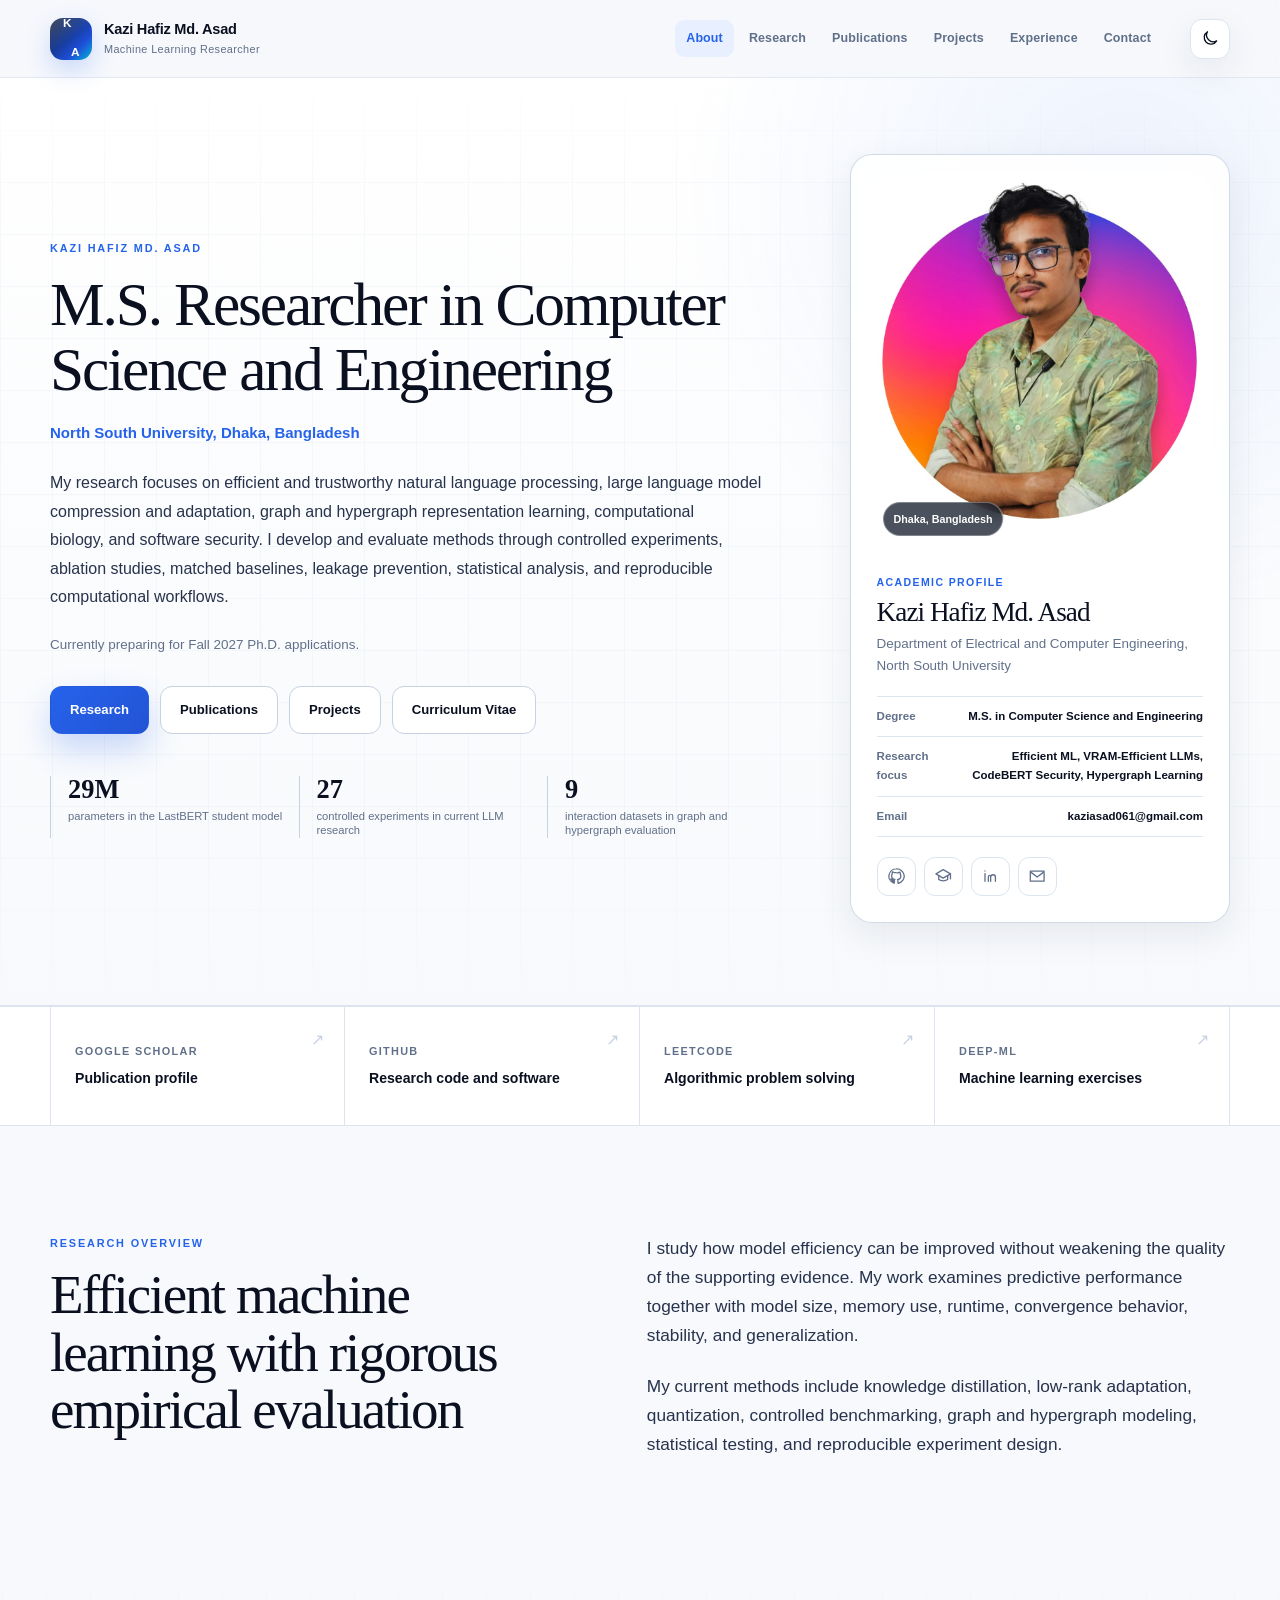
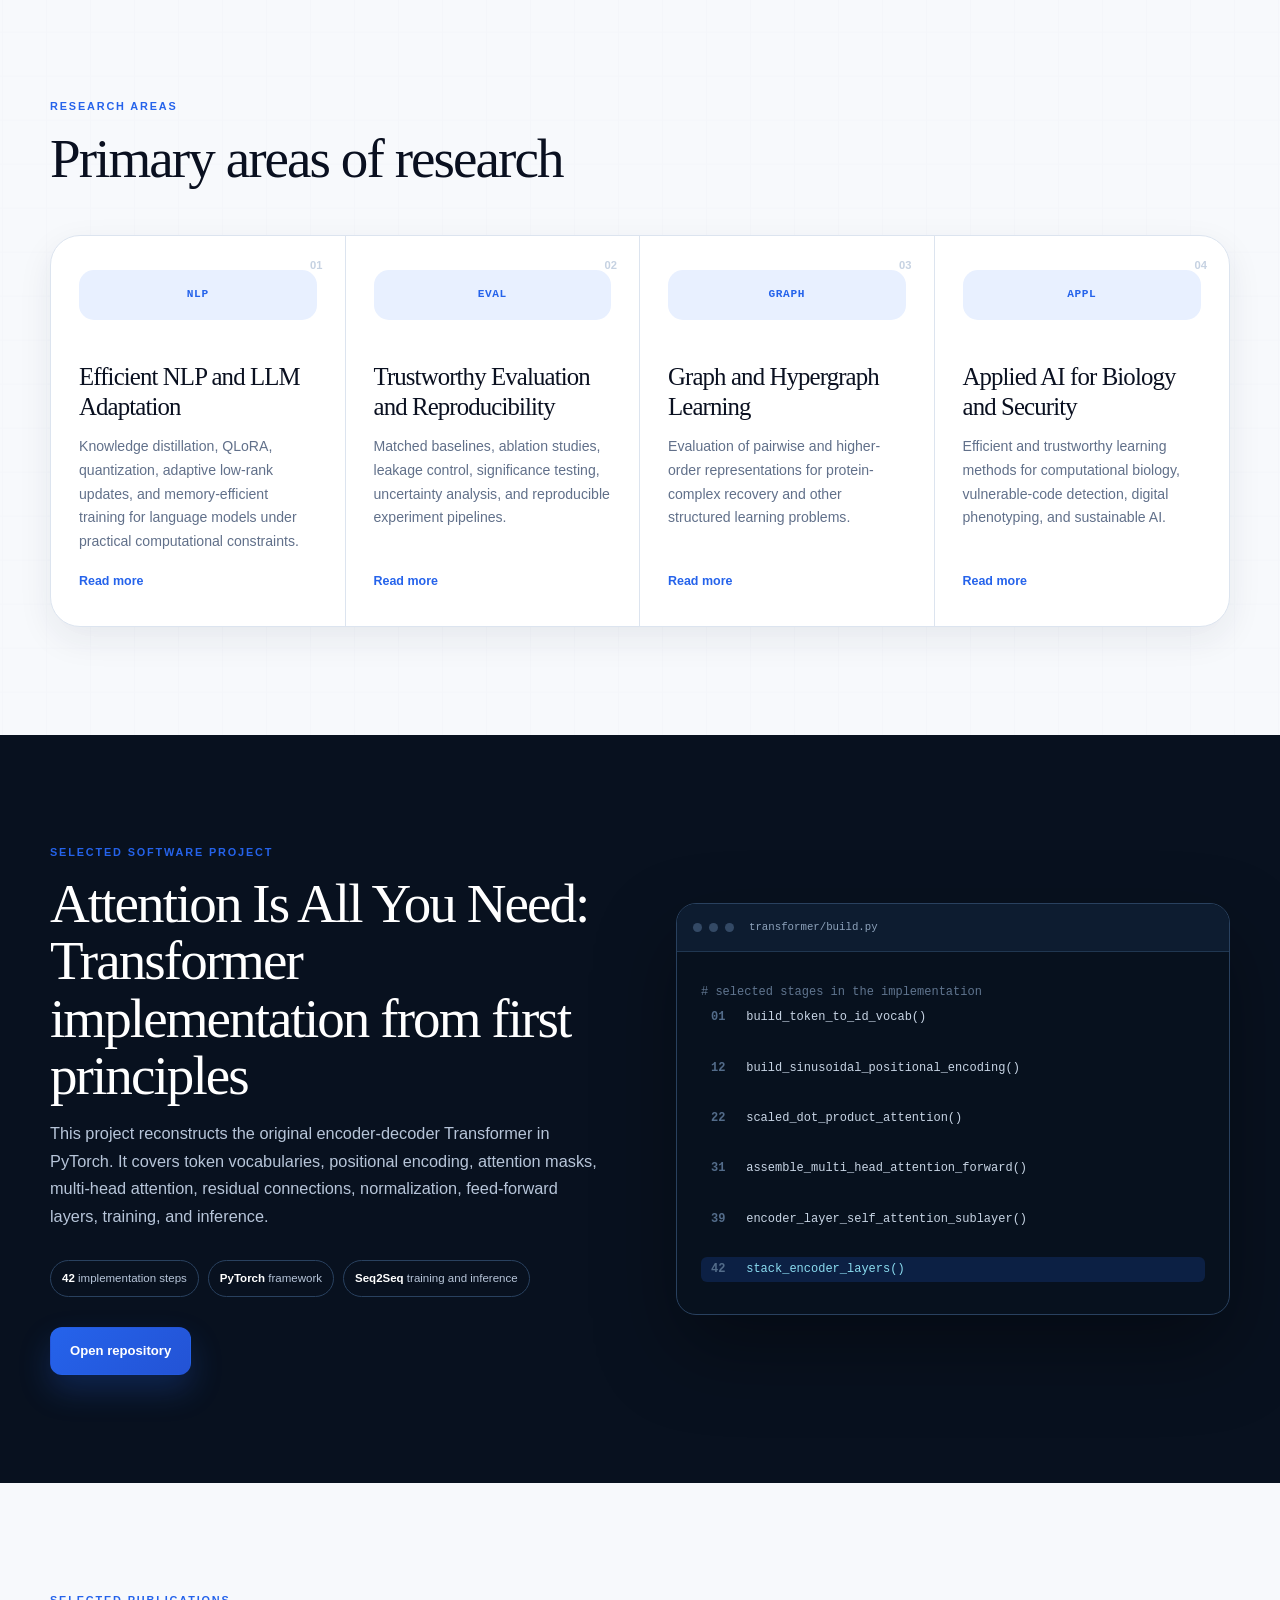
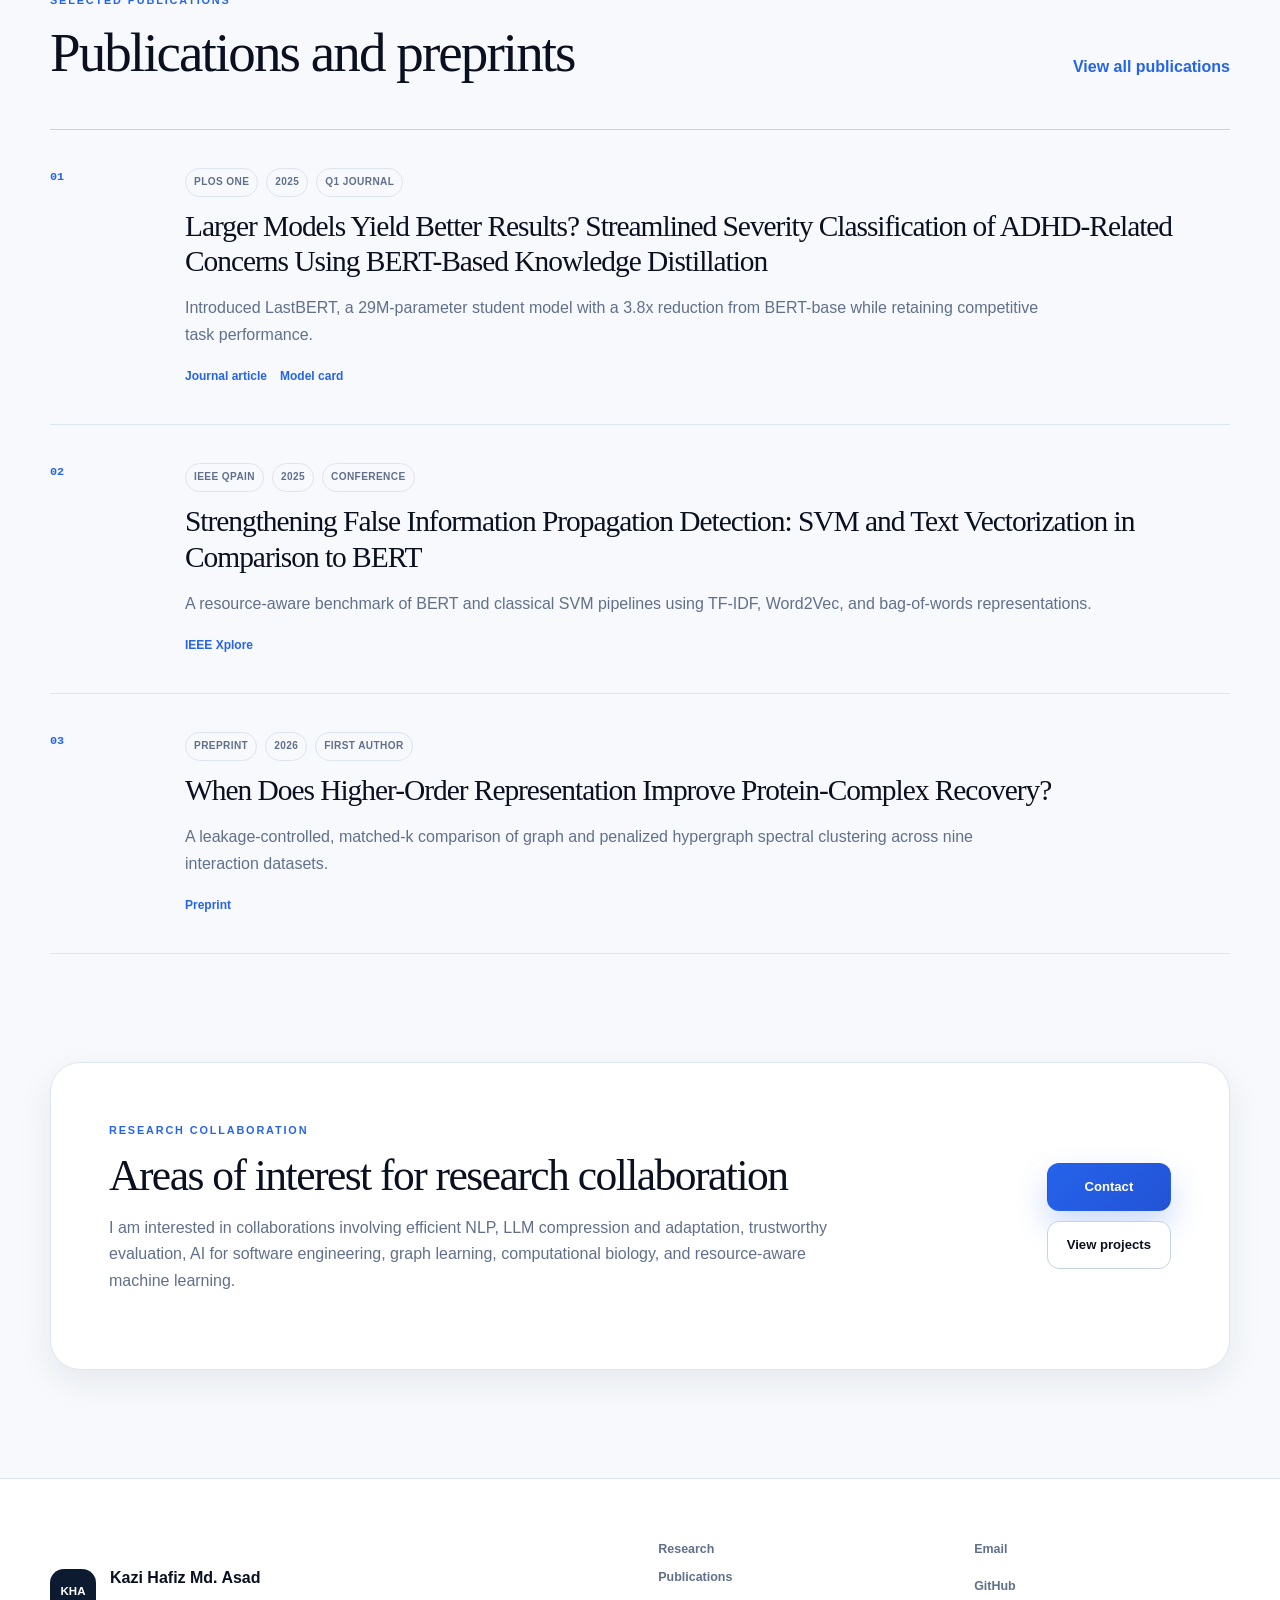
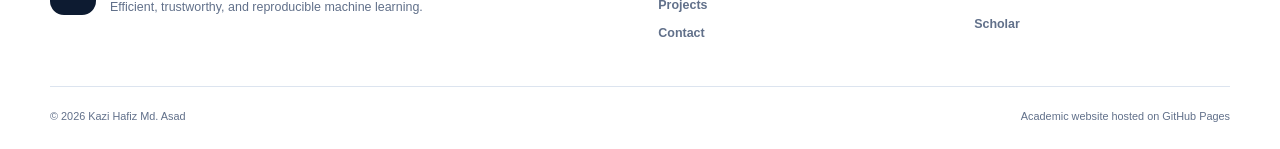
==== index.html @ 840e00d1 "Update index.html" ====
<!doctype html>
<html lang="en">
<head>
  <meta charset="utf-8">
  <meta name="viewport" content="width=device-width, initial-scale=1">
  <title>Kazi Hafiz Md. Asad | Academic Website</title>
  <meta name="description" content="Academic website of Kazi Hafiz Md. Asad, an M.S. researcher in Computer Science and Engineering working on efficient and trustworthy machine learning, NLP, LLM adaptation, graph learning, computational biology, and software security.">
  <meta name="author" content="Kazi Hafiz Md. Asad">
  <meta name="theme-color" content="#08111f">
  <meta name="color-scheme" content="light dark">
  <link rel="canonical" href="https://kazi-hafiz-md-asad.github.io/">
  <meta property="og:title" content="Kazi Hafiz Md. Asad | Academic Website">
  <meta property="og:description" content="M.S. researcher in Computer Science and Engineering focused on efficient and trustworthy machine learning.">
  <meta property="og:type" content="website">
  <meta property="og:url" content="https://kazi-hafiz-md-asad.github.io/">
  <meta property="og:site_name" content="Kazi Hafiz Md. Asad">
  <meta name="twitter:card" content="summary">
  <link rel="icon" href="assets/img/favicon.svg" type="image/svg+xml">
  <link rel="manifest" href="site.webmanifest">
  <link rel="stylesheet" href="assets/css/style.css">
  <style>
    .home-academic-hero {
      min-height: auto;
      border-bottom: 1px solid var(--line);
      background:
        radial-gradient(circle at 88% 12%, rgba(37, 99, 235, .08), transparent 32%),
        linear-gradient(180deg, var(--surface), var(--paper));
    }

    .home-academic-hero .hero-grid-bg {
      opacity: .24;
    }

    .home-academic-hero .hero-grid {
      grid-template-columns: minmax(0, 1.25fr) minmax(300px, .65fr);
      gap: 68px;
      padding: 76px 0 82px;
    }

    .home-academic-hero h1 {
      max-width: 820px;
      font-size: clamp(2.55rem, 4.8vw, 4.75rem);
      line-height: 1.06;
      letter-spacing: -.035em;
    }

    .academic-affiliation {
      margin: 18px 0 0;
      color: var(--accent);
      font-size: .94rem;
      font-weight: 800;
    }

    .home-academic-hero .hero-lead {
      max-width: 820px;
      margin-top: 24px;
      font-size: clamp(1rem, 1.25vw, 1.12rem);
      line-height: 1.78;
    }

    .academic-note {
      margin: 22px 0 0;
      color: var(--muted);
      font-size: .84rem;
    }

    .home-academic-hero .hero-actions {
      margin-top: 30px;
    }

    .home-academic-hero .hero-proof {
      margin-top: 42px;
      max-width: 760px;
    }

    .home-academic-hero .profile-panel {
      border-radius: 22px;
      box-shadow: var(--shadow-soft);
    }

    .home-academic-hero .profile-glow {
      display: none;
    }

    .profile-label {
      display: block;
      color: var(--accent);
      font-size: .66rem;
      font-weight: 900;
      letter-spacing: .13em;
      text-transform: uppercase;
    }

    .home-academic-hero .profile-meta li span {
      font-family: inherit;
      font-weight: 700;
    }

    .formal-pillar .pillar-icon {
      width: auto;
      min-width: 50px;
      padding: 0 10px;
      font-family: ui-monospace, SFMono-Regular, Menlo, monospace;
      font-size: .7rem;
      font-weight: 900;
      letter-spacing: .05em;
    }

    .formal-pillar .pillar-card {
      min-height: 390px;
    }

    .formal-pillar .pillar-card h3 {
      margin-top: 42px;
    }

    .home-feature .code-window {
      transform: none;
    }

    .academic-contact-card {
      color: var(--ink);
      border: 1px solid var(--line);
      background: var(--surface);
      box-shadow: var(--shadow-soft);
    }

    .academic-contact-card h2 {
      max-width: 760px;
      color: var(--ink);
      font-size: clamp(1.9rem, 3.4vw, 3rem);
    }

    .academic-contact-card p:not(.eyebrow) {
      color: var(--muted);
    }

    @media (max-width: 980px) {
      .home-academic-hero .hero-grid {
        grid-template-columns: 1fr;
        gap: 48px;
      }

      .home-academic-hero .profile-panel {
        max-width: 470px;
      }
    }

    @media (max-width: 640px) {
      .home-academic-hero .hero-grid {
        padding: 58px 0 66px;
      }

      .home-academic-hero h1 {
        font-size: clamp(2.25rem, 11vw, 3.5rem);
      }
    }
  

    
  
    /* ==========================================================
       RESEARCH DOT NETWORK BACKGROUND
       Minimal moving particle field with faint scientific-network lines.
    ========================================================== */

    .research-network-bg {
      position: fixed;
      inset: 0;
      z-index: 0;
      overflow: hidden;
      pointer-events: none;
      user-select: none;
      background:
        radial-gradient(circle at 18% 20%, rgba(37, 99, 235, .055), transparent 28%),
        radial-gradient(circle at 82% 28%, rgba(14, 165, 233, .045), transparent 30%),
        radial-gradient(circle at 50% 88%, rgba(99, 102, 241, .035), transparent 32%);
    }

    .research-dot-layer {
      position: absolute;
      inset: -8%;
      opacity: .9;
      background-image:
        radial-gradient(circle, rgba(37, 99, 235, .36) 1.35px, transparent 1.6px),
        radial-gradient(circle, rgba(14, 165, 233, .22) 1px, transparent 1.35px);
      background-position:
        0 0,
        24px 19px;
      background-size:
        52px 52px,
        78px 78px;
      -webkit-mask-image: linear-gradient(
        to bottom,
        rgba(0,0,0,.95),
        rgba(0,0,0,.6) 56%,
        rgba(0,0,0,.18)
      );
      mask-image: linear-gradient(
        to bottom,
        rgba(0,0,0,.95),
        rgba(0,0,0,.6) 56%,
        rgba(0,0,0,.18)
      );
      animation: researchDotDrift 30s linear infinite;
      will-change: transform;
    }

    .research-dot-layer.layer-two {
      opacity: .34;
      filter: blur(.15px);
      transform: scale(1.05);
      background-image:
        radial-gradient(circle, rgba(37, 99, 235, .42) 1px, transparent 1.3px);
      background-size: 96px 96px;
      background-position: 22px 34px;
      animation: researchDotDriftReverse 42s linear infinite;
    }

    .research-network-lines {
      position: absolute;
      inset: 0;
      opacity: .34;
    }

    .research-network-lines svg {
      width: 100%;
      height: 100%;
      overflow: visible;
    }

    .research-network-lines path {
      fill: none;
      stroke: rgba(37, 99, 235, .16);
      stroke-width: .75;
      stroke-dasharray: 4 13;
      stroke-linecap: round;
      vector-effect: non-scaling-stroke;
      animation: researchDashFlow 18s linear infinite;
    }

    .research-network-lines path:nth-child(2) {
      stroke: rgba(14, 165, 233, .13);
      animation-duration: 23s;
      animation-direction: reverse;
    }

    .research-network-lines path:nth-child(3) {
      stroke: rgba(99, 102, 241, .11);
      animation-duration: 28s;
    }

    .research-particle {
      position: absolute;
      width: 5px;
      height: 5px;
      border-radius: 50%;
      background: rgba(37, 99, 235, .72);
      box-shadow:
        0 0 0 4px rgba(37, 99, 235, .055),
        0 0 18px rgba(37, 99, 235, .16);
      opacity: .72;
      will-change: transform, opacity;
    }

    .research-particle::after {
      content: "";
      position: absolute;
      inset: -7px;
      border: 1px solid rgba(37, 99, 235, .09);
      border-radius: 50%;
    }

    .research-particle.p1 { left: 9%; top: 18%; animation: particleOrbitA 16s ease-in-out infinite; }
    .research-particle.p2 { left: 26%; top: 34%; animation: particleOrbitB 20s ease-in-out -5s infinite; }
    .research-particle.p3 { right: 18%; top: 17%; animation: particleOrbitC 18s ease-in-out -2s infinite; }
    .research-particle.p4 { right: 8%; top: 46%; animation: particleOrbitA 23s ease-in-out -9s infinite; }
    .research-particle.p5 { left: 18%; top: 68%; animation: particleOrbitC 24s ease-in-out -7s infinite; }
    .research-particle.p6 { right: 32%; top: 76%; animation: particleOrbitB 21s ease-in-out -11s infinite; }
    .research-particle.p7 { left: 48%; top: 52%; animation: particleOrbitA 27s ease-in-out -13s infinite; }
    .research-particle.p8 { right: 12%; top: 88%; animation: particleOrbitC 22s ease-in-out -4s infinite; }

    .research-data-ring {
      position: absolute;
      width: 330px;
      height: 330px;
      right: 4%;
      top: 13%;
      border: 1px solid rgba(37, 99, 235, .06);
      border-radius: 50%;
      opacity: .7;
      animation: researchRingRotate 38s linear infinite;
    }

    .research-data-ring::before,
    .research-data-ring::after {
      content: "";
      position: absolute;
      border-radius: 50%;
      border: 1px dashed rgba(37, 99, 235, .055);
    }

    .research-data-ring::before { inset: 48px; }
    .research-data-ring::after  { inset: 106px; }

    .research-data-ring span {
      position: absolute;
      width: 5px;
      height: 5px;
      border-radius: 50%;
      background: rgba(37, 99, 235, .48);
      top: 50%;
      left: -2px;
      transform: translateY(-50%);
      box-shadow: 0 0 14px rgba(37, 99, 235, .18);
    }

    @keyframes researchDotDrift {
      from { transform: translate3d(0, 0, 0); }
      to   { transform: translate3d(52px, 52px, 0); }
    }

    @keyframes researchDotDriftReverse {
      from { transform: translate3d(0, 0, 0) scale(1.05); }
      to   { transform: translate3d(-96px, 96px, 0) scale(1.05); }
    }

    @keyframes researchDashFlow {
      from { stroke-dashoffset: 0; }
      to   { stroke-dashoffset: -170; }
    }

    @keyframes researchRingRotate {
      from { transform: rotate(0deg); }
      to   { transform: rotate(360deg); }
    }

    @keyframes particleOrbitA {
      0%,100% { transform: translate3d(0,0,0) scale(.9); opacity: .42; }
      35%     { transform: translate3d(20px,-14px,0) scale(1.15); opacity: .85; }
      70%     { transform: translate3d(-11px,18px,0) scale(1); opacity: .62; }
    }

    @keyframes particleOrbitB {
      0%,100% { transform: translate3d(0,0,0) scale(.85); opacity: .38; }
      45%     { transform: translate3d(-18px,-22px,0) scale(1.12); opacity: .82; }
      75%     { transform: translate3d(12px,10px,0) scale(.96); opacity: .58; }
    }

    @keyframes particleOrbitC {
      0%,100% { transform: translate3d(0,0,0) scale(.92); opacity: .4; }
      40%     { transform: translate3d(16px,17px,0) scale(1.08); opacity: .8; }
      80%     { transform: translate3d(-15px,-9px,0) scale(1); opacity: .55; }
    }

    @media (max-width: 760px) {
      .research-dot-layer {
        background-size: 44px 44px, 70px 70px;
        opacity: .62;
      }

      .research-network-lines {
        opacity: .2;
      }

      .research-data-ring {
        width: 230px;
        height: 230px;
        right: -105px;
        top: 16%;
      }

      .research-particle.p2,
      .research-particle.p4,
      .research-particle.p6,
      .research-particle.p8 {
        display: none;
      }
    }

    @media (prefers-reduced-motion: reduce) {
      .research-dot-layer,
      .research-network-lines path,
      .research-particle,
      .research-data-ring {
        animation: none !important;
      }
    }

  </style>
  <script>document.documentElement.classList.add('js');</script>

  <script type="application/ld+json">
  {
    "@context": "https://schema.org",
    "@type": "Person",
    "name": "Kazi Hafiz Md. Asad",
    "url": "https://kazi-hafiz-md-asad.github.io/",
    "jobTitle": "M.S. Researcher in Computer Science and Engineering",
    "affiliation": {
      "@type": "CollegeOrUniversity",
      "name": "North South University"
    },
    "email": "mailto:kazi.asad@northsouth.edu",
    "sameAs": [
      "https://github.com/kazi-hafiz-md-asad",
      "https://github.com/donnowhattodo",
      "https://linkedin.com/in/kaziasadcse",
      "https://scholar.google.com/citations?user=24zDLJMAAAAJ&hl=en",
      "https://twitter.com/ImKaziAsad",
      "https://leetcode.com/u/ImMasterPutin/",
      "https://www.deep-ml.com/profile/7ysd47LWjIM21Ng2NGWvlmxS0Du1"
    ]
  }
  </script>
</head>
<body>

  <div class="research-network-bg" aria-hidden="true">
    <div class="research-dot-layer"></div>
    <div class="research-dot-layer layer-two"></div>

    <div class="research-network-lines">
      <svg viewBox="0 0 1600 1000" preserveAspectRatio="none" aria-hidden="true">
        <path d="M-120 210 C 180 50, 360 390, 650 245 S 1160 85, 1710 260"></path>
        <path d="M-80 610 C 250 430, 460 760, 790 590 S 1240 420, 1690 640"></path>
        <path d="M240 -80 C 360 220, 670 130, 770 420 S 930 760, 1260 1080"></path>
      </svg>
    </div>

    <span class="research-particle p1"></span>
    <span class="research-particle p2"></span>
    <span class="research-particle p3"></span>
    <span class="research-particle p4"></span>
    <span class="research-particle p5"></span>
    <span class="research-particle p6"></span>
    <span class="research-particle p7"></span>
    <span class="research-particle p8"></span>

    <div class="research-data-ring"><span></span></div>
  </div>

<a class="skip-link" href="#main">Skip to content</a>
<div class="site-shell">
  <header class="site-header">
    <div class="container nav-wrap">
      <a class="brand" href="index.html" aria-label="Kazi Hafiz Md. Asad home">
        <span class="brand-mark" aria-hidden="true"><span>K</span><span>A</span></span>
        <span class="brand-copy"><strong>Kazi Hafiz Md. Asad</strong><small>Machine Learning Researcher</small></span>
      </a>
      <button class="menu-toggle" type="button" aria-label="Open navigation" aria-expanded="false"><span></span><span></span><span></span></button>
      <nav class="site-nav" aria-label="Primary navigation">
        <a class="nav-link active" href="index.html">About</a>
        <a class="nav-link" href="research.html">Research</a>
        <a class="nav-link" href="publications.html">Publications</a>
        <a class="nav-link" href="projects.html">Projects</a>
        <a class="nav-link" href="experience.html">Experience</a>
        <a class="nav-link" href="contact.html">Contact</a>
      </nav>
      <button class="theme-toggle" type="button" aria-label="Toggle color theme">
        <svg class="sun" viewBox="0 0 24 24" aria-hidden="true"><circle cx="12" cy="12" r="4"/><path d="M12 2v2M12 20v2M4.93 4.93l1.42 1.42M17.66 17.66l1.41 1.41M2 12h2M20 12h2M4.93 19.07l1.42-1.42M17.66 6.34l1.41-1.41"/></svg>
        <svg class="moon" viewBox="0 0 24 24" aria-hidden="true"><path d="M20.4 15.5A8.7 8.7 0 0 1 8.5 3.6a8.7 8.7 0 1 0 11.9 11.9Z"/></svg>
      </button>
    </div>
  </header>

  <main id="main">
    <section class="hero hero-home home-academic-hero">
      <div class="hero-grid-bg" aria-hidden="true"></div>
      <div class="container hero-grid">
        <div class="hero-copy reveal">
          <p class="eyebrow">Kazi Hafiz Md. Asad</p>
          <h1>M.S. Researcher in Computer Science and Engineering</h1>
          <p class="academic-affiliation">North South University, Dhaka, Bangladesh</p>
          <p class="hero-lead">My research focuses on efficient and trustworthy natural language processing, large language model compression and adaptation, graph and hypergraph representation learning, computational biology, and software security. I develop and evaluate methods through controlled experiments, ablation studies, matched baselines, leakage prevention, statistical analysis, and reproducible computational workflows.</p>
          <p class="academic-note">Currently preparing for Fall 2027 Ph.D. applications.</p>
          <div class="hero-actions">
            <a class="button primary" href="research.html">Research</a>
            <a class="button ghost" href="publications.html">Publications</a>
            <a class="button ghost" href="projects.html">Projects</a>
            <a class="button ghost cv-link" href="#" hidden>Curriculum Vitae</a>
          </div>
          <div class="hero-proof" aria-label="Selected research facts">
            <div><strong>29M</strong><span>parameters in the LastBERT student model</span></div>
            <div><strong>27</strong><span>controlled experiments in current LLM research</span></div>
            <div><strong>9</strong><span>interaction datasets in graph and hypergraph evaluation</span></div>
          </div>
        </div>

        <aside class="profile-panel reveal" aria-label="Academic profile">
          <div class="portrait-wrap">
            <img class="profile-image" src="assets/img/profile-placeholder.svg" alt="Profile placeholder for Kazi Hafiz Md. Asad" data-profile-image>
            <span class="portrait-label">Dhaka, Bangladesh</span>
          </div>
          <div class="profile-meta">
            <span class="profile-label">Academic profile</span>
            <h2>Kazi Hafiz Md. Asad</h2>
            <p>Department of Electrical and Computer Engineering, North South University</p>
            <ul>
              <li><span>Degree</span><strong>M.S. in Computer Science and Engineering</strong></li>
              <li><span>Research focus</span><strong>Efficient ML, VRAM-Efficient LLMs, CodeBERT Security, Hypergraph Learning</strong></li>
              <li><span>Email</span><strong>kaziasad061@gmail.com</strong></li>
            </ul>
          </div>
          <div class="quick-links">
            <a href="https://github.com/kazi-hafiz-md-asad" target="_blank" rel="noopener" aria-label="GitHub"><svg viewBox="0 0 24 24" aria-hidden="true"><path d="M12 2.5a9.5 9.5 0 0 0-3 18.52c.48.09.65-.2.65-.46v-1.68c-2.66.58-3.22-1.13-3.22-1.13-.43-1.11-1.06-1.4-1.06-1.4-.87-.6.07-.59.07-.59.96.07 1.47.99 1.47.99.86 1.47 2.25 1.05 2.8.8.09-.63.34-1.05.61-1.29-2.12-.24-4.35-1.06-4.35-4.7 0-1.04.37-1.9.99-2.56-.1-.24-.43-1.21.09-2.52 0 0 .8-.26 2.61.98A9.1 9.1 0 0 1 12 7.34c.81 0 1.61.11 2.37.32 1.81-1.24 2.61-.98 2.61-.98.52 1.31.19 2.28.09 2.52.62.66.99 1.52.99 2.56 0 3.65-2.23 4.45-4.36 4.69.34.3.65.88.65 1.77v2.54c0 .26.17.56.66.46A9.5 9.5 0 0 0 12 2.5Z"/></svg></a>
            <a href="https://scholar.google.com/citations?user=24zDLJMAAAAJ&hl=en" target="_blank" rel="noopener" aria-label="Google Scholar"><svg viewBox="0 0 24 24" aria-hidden="true"><path d="m2.5 9 9.5-5.5L21.5 9 12 14.5z"/><path d="M6.2 11.2v5.2c2.8 2.2 8.8 2.2 11.6 0v-5.2M21.5 9v6.4"/></svg></a>
            <a href="https://linkedin.com/in/kaziasadcse" target="_blank" rel="noopener" aria-label="LinkedIn"><svg viewBox="0 0 24 24" aria-hidden="true"><path d="M5.2 8.6v10M5.2 5.2v.1M9.6 18.6v-5.5c0-2.4 3-3.2 3-0.2v5.7M12.6 13.1c.2-3.9 6.2-4.2 6.2.3v5.2"/></svg></a>
            <a href="mailto:kaziasad061@gmail.com" aria-label="Email"><svg viewBox="0 0 24 24" aria-hidden="true"><path d="M3 5.5h18v13H3z"/><path d="m4 7 8 6 8-6"/></svg></a>
          </div>
        </aside>
      </div>
    </section>

    <section class="signal-strip" aria-label="Academic and technical profiles">
      <div class="container signal-grid reveal">
        <a href="https://scholar.google.com/citations?user=24zDLJMAAAAJ&hl=en" target="_blank" rel="noopener"><span>Google Scholar</span><strong>Publication profile</strong></a>
        <a href="https://github.com/kazi-hafiz-md-asad" target="_blank" rel="noopener"><span>GitHub</span><strong>Research code and software</strong></a>
        <a href="https://leetcode.com/u/ImMasterPutin/" target="_blank" rel="noopener"><span>LeetCode</span><strong>Algorithmic problem solving</strong></a>
        <a href="https://www.deep-ml.com/profile/7ysd47LWjIM21Ng2NGWvlmxS0Du1" target="_blank" rel="noopener"><span>Deep-ML</span><strong>Machine learning exercises</strong></a>
      </div>
    </section>

    <section class="section intro-section">
      <div class="container editorial-split reveal">
        <div>
          <p class="eyebrow">Research overview</p>
          <h2>Efficient machine learning with rigorous empirical evaluation</h2>
        </div>
        <div class="prose-large">
          <p>I study how model efficiency can be improved without weakening the quality of the supporting evidence. My work examines predictive performance together with model size, memory use, runtime, convergence behavior, stability, and generalization.</p>
          <p>My current methods include knowledge distillation, low-rank adaptation, quantization, controlled benchmarking, graph and hypergraph modeling, statistical testing, and reproducible experiment design.</p>
        </div>
      </div>
    </section>

    <section class="section section-grid formal-pillar">
      <div class="container">
        <div class="section-heading reveal">
          <p class="eyebrow">Research areas</p>
          <h2>Primary areas of research</h2>
        </div>
        <div class="pillar-grid">
          <article class="pillar-card reveal">
            <span class="pillar-no">01</span>
            <div class="pillar-icon">NLP</div>
            <h3>Efficient NLP and LLM Adaptation</h3>
            <p>Knowledge distillation, QLoRA, quantization, adaptive low-rank updates, and memory-efficient training for language models under practical computational constraints.</p>
            <a href="research.html#efficient-nlp">Read more</a>
          </article>
          <article class="pillar-card reveal">
            <span class="pillar-no">02</span>
            <div class="pillar-icon">EVAL</div>
            <h3>Trustworthy Evaluation and Reproducibility</h3>
            <p>Matched baselines, ablation studies, leakage control, significance testing, uncertainty analysis, and reproducible experiment pipelines.</p>
            <a href="research.html#trustworthy-evaluation">Read more</a>
          </article>
          <article class="pillar-card reveal">
            <span class="pillar-no">03</span>
            <div class="pillar-icon">GRAPH</div>
            <h3>Graph and Hypergraph Learning</h3>
            <p>Evaluation of pairwise and higher-order representations for protein-complex recovery and other structured learning problems.</p>
            <a href="research.html#higher-order">Read more</a>
          </article>
          <article class="pillar-card reveal">
            <span class="pillar-no">04</span>
            <div class="pillar-icon">APPL</div>
            <h3>Applied AI for Biology and Security</h3>
            <p>Efficient and trustworthy learning methods for computational biology, vulnerable-code detection, digital phenotyping, and sustainable AI.</p>
            <a href="research.html#applied-ai">Read more</a>
          </article>
        </div>
      </div>
    </section>

    <section class="section feature-section home-feature">
      <div class="container feature-grid reveal">
        <div class="feature-copy">
          <p class="eyebrow">Selected software project</p>
          <h2>Attention Is All You Need: Transformer implementation from first principles</h2>
          <p>This project reconstructs the original encoder-decoder Transformer in PyTorch. It covers token vocabularies, positional encoding, attention masks, multi-head attention, residual connections, normalization, feed-forward layers, training, and inference.</p>
          <div class="feature-stats">
            <span><strong>42</strong> implementation steps</span>
            <span><strong>PyTorch</strong> framework</span>
            <span><strong>Seq2Seq</strong> training and inference</span>
          </div>
          <a class="button primary" href="https://github.com/donnowhattodo/attention-is-all-you-need-build-the-transformer-from-scratch" target="_blank" rel="noopener">Open repository</a>
        </div>
        <div class="code-window" aria-label="Transformer implementation roadmap preview">
          <div class="code-window-bar"><span></span><span></span><span></span><code>transformer/build.py</code></div>
          <pre><code><span class="code-comment"># selected stages in the implementation</span>
<span class="code-line"><b>01</b> build_token_to_id_vocab()</span>
<span class="code-line"><b>12</b> build_sinusoidal_positional_encoding()</span>
<span class="code-line"><b>22</b> scaled_dot_product_attention()</span>
<span class="code-line"><b>31</b> assemble_multi_head_attention_forward()</span>
<span class="code-line"><b>39</b> encoder_layer_self_attention_sublayer()</span>
<span class="code-line active"><b>42</b> stack_encoder_layers()</span></code></pre>
        </div>
      </div>
    </section>

    <section class="section">
      <div class="container">
        <div class="section-heading with-action reveal">
          <div>
            <p class="eyebrow">Selected publications</p>
            <h2>Publications and preprints</h2>
          </div>
          <a class="text-link" href="publications.html">View all publications</a>
        </div>
        <div class="publication-stack">
          <article class="pub-row reveal">
            <div class="pub-index">01</div>
            <div class="pub-body">
              <div class="pub-meta"><span>PLOS ONE</span><span>2025</span><span>Q1 Journal</span></div>
              <h3>Larger Models Yield Better Results? Streamlined Severity Classification of ADHD-Related Concerns Using BERT-Based Knowledge Distillation</h3>
              <p>Introduced LastBERT, a 29M-parameter student model with a 3.8x reduction from BERT-base while retaining competitive task performance.</p>
              <div class="pub-actions"><a href="https://journals.plos.org/plosone/article?id=10.1371/journal.pone.0315829" target="_blank" rel="noopener">Journal article</a><a href="https://huggingface.co/Peraboom/LastBERT" target="_blank" rel="noopener">Model card</a></div>
            </div>
          </article>
          <article class="pub-row reveal">
            <div class="pub-index">02</div>
            <div class="pub-body">
              <div class="pub-meta"><span>IEEE QPAIN</span><span>2025</span><span>Conference</span></div>
              <h3>Strengthening False Information Propagation Detection: SVM and Text Vectorization in Comparison to BERT</h3>
              <p>A resource-aware benchmark of BERT and classical SVM pipelines using TF-IDF, Word2Vec, and bag-of-words representations.</p>
              <div class="pub-actions"><a href="https://ieeexplore.ieee.org/document/11171942" target="_blank" rel="noopener">IEEE Xplore</a></div>
            </div>
          </article>
          <article class="pub-row reveal">
            <div class="pub-index">03</div>
            <div class="pub-body">
              <div class="pub-meta"><span>Preprint</span><span>2026</span><span>First Author</span></div>
              <h3>When Does Higher-Order Representation Improve Protein-Complex Recovery?</h3>
              <p>A leakage-controlled, matched-k comparison of graph and penalized hypergraph spectral clustering across nine interaction datasets.</p>
              <div class="pub-actions"><a href="https://doi.org/10.5281/zenodo.21651589" target="_blank" rel="noopener">Preprint</a></div>
            </div>
          </article>
        </div>
      </div>
    </section>

    <section class="section collaboration-section">
      <div class="container collaboration-card academic-contact-card reveal">
        <div>
          <p class="eyebrow">Research collaboration</p>
          <h2>Areas of interest for research collaboration</h2>
          <p>I am interested in collaborations involving efficient NLP, LLM compression and adaptation, trustworthy evaluation, AI for software engineering, graph learning, computational biology, and resource-aware machine learning.</p>
        </div>
        <div class="collaboration-actions">
          <a class="button primary" href="contact.html">Contact</a>
          <a class="button ghost" href="projects.html">View projects</a>
        </div>
      </div>
    </section>
  </main>

  <footer class="site-footer">
    <div class="container footer-main">
      <div class="footer-identity">
        <span class="footer-monogram">KHA</span>
        <div><strong>Kazi Hafiz Md. Asad</strong><p>Efficient, trustworthy, and reproducible machine learning.</p></div>
      </div>
      <div class="footer-nav">
        <a href="research.html">Research</a>
        <a href="publications.html">Publications</a>
        <a href="projects.html">Projects</a>
        <a href="contact.html">Contact</a>
      </div>
      <div class="footer-social">
        <a href="mailto:kazi.asad@northsouth.edu">Email</a>
        <a href="https://github.com/kazi-hafiz-md-asad" target="_blank" rel="noopener">GitHub</a>
        <a href="https://scholar.google.com/citations?user=24zDLJMAAAAJ&hl=en" target="_blank" rel="noopener">Scholar</a>
      </div>
    </div>
    <div class="container footer-bottom"><span>© <span data-current-year></span> Kazi Hafiz Md. Asad</span><span>Academic website hosted on GitHub Pages</span></div>
  </footer>
</div>
<script src="assets/js/site-config.js"></script>
<script src="assets/js/main.js"></script>
</body>
</html>
---- assets/css/style.css ----
:root {
  --ink: #0a1020;
  --ink-soft: #27334c;
  --muted: #61708a;
  --paper: #f7f9fc;
  --surface: #ffffff;
  --surface-2: #eef3f9;
  --line: #dce4ef;
  --line-strong: #c6d2e2;
  --navy: #08111f;
  --navy-2: #0d1b31;
  --navy-3: #142742;
  --accent: #2563eb;
  --accent-2: #06b6d4;
  --accent-3: #7c3aed;
  --accent-soft: #e8f0ff;
  --success: #0e9f6e;
  --shadow: 0 24px 70px rgba(20, 39, 66, 0.13);
  --shadow-soft: 0 12px 34px rgba(20, 39, 66, 0.08);
  --radius-sm: 12px;
  --radius: 20px;
  --radius-lg: 30px;
  --max: 1180px;
  --header: 78px;
}

[data-theme="dark"] {
  --ink: #f5f8fc;
  --ink-soft: #d5deeb;
  --muted: #95a6be;
  --paper: #07101d;
  --surface: #0d1828;
  --surface-2: #101f33;
  --line: #20324a;
  --line-strong: #2b405b;
  --navy: #040a12;
  --navy-2: #081422;
  --navy-3: #10243d;
  --accent: #6ea1ff;
  --accent-2: #38d2ec;
  --accent-3: #a78bfa;
  --accent-soft: #102950;
  --shadow: 0 24px 70px rgba(0, 0, 0, 0.34);
  --shadow-soft: 0 12px 34px rgba(0, 0, 0, 0.2);
}

* { box-sizing: border-box; }
html { scroll-behavior: smooth; }
body {
  margin: 0;
  min-width: 320px;
  color: var(--ink);
  background: var(--paper);
  font-family: Inter, ui-sans-serif, -apple-system, BlinkMacSystemFont, "Segoe UI", sans-serif;
  line-height: 1.68;
  text-rendering: optimizeLegibility;
  -webkit-font-smoothing: antialiased;
}
body::selection { background: var(--accent); color: #fff; }
a { color: inherit; }
img { max-width: 100%; display: block; }
button, input, textarea, select { font: inherit; }
svg { width: 1.15em; height: 1.15em; fill: none; stroke: currentColor; stroke-width: 1.7; stroke-linecap: round; stroke-linejoin: round; }
.site-shell { overflow: clip; }
.container { width: min(calc(100% - 44px), var(--max)); margin-inline: auto; }
.narrow { width: min(calc(100% - 44px), 850px); margin-inline: auto; }
.skip-link { position: fixed; left: 12px; top: -80px; z-index: 1000; background: var(--ink); color: var(--paper); padding: 10px 14px; border-radius: 8px; text-decoration: none; }
.skip-link:focus { top: 12px; }

/* Header */
.site-header {
  position: sticky;
  top: 0;
  z-index: 100;
  height: var(--header);
  border-bottom: 1px solid color-mix(in srgb, var(--line) 75%, transparent);
  background: color-mix(in srgb, var(--paper) 86%, transparent);
  backdrop-filter: blur(18px) saturate(150%);
}
.nav-wrap { height: 100%; display: flex; align-items: center; gap: 28px; }
.brand { display: inline-flex; align-items: center; gap: 12px; margin-right: auto; text-decoration: none; min-width: max-content; }
.brand-mark {
  position: relative;
  width: 42px;
  height: 42px;
  border-radius: 13px;
  display: grid;
  place-items: center;
  overflow: hidden;
  background: linear-gradient(135deg, var(--navy-2), #1d4ed8 70%, var(--accent-2));
  color: white;
  box-shadow: 0 10px 24px rgba(37, 99, 235, 0.22);
  font-size: 0.74rem;
  font-weight: 900;
  letter-spacing: -0.04em;
}
.brand-mark::after { content: ""; position: absolute; inset: 0; background: linear-gradient(145deg, rgba(255,255,255,.22), transparent 50%); }
.brand-mark span:first-child { transform: translate(-4px, -4px); }
.brand-mark span:last-child { transform: translate(4px, 4px); }
.brand-copy { display: grid; line-height: 1.2; }
.brand-copy strong { font-size: .91rem; letter-spacing: -.015em; }
.brand-copy small { margin-top: 4px; color: var(--muted); font-size: .68rem; letter-spacing: .035em; }
.site-nav { display: flex; align-items: center; gap: 4px; }
.nav-link { position: relative; padding: 8px 11px; color: var(--muted); text-decoration: none; font-size: .78rem; font-weight: 750; letter-spacing: .01em; border-radius: 9px; transition: color .2s, background .2s; }
.nav-link:hover { color: var(--ink); background: var(--surface-2); }
.nav-link.active { color: var(--accent); background: var(--accent-soft); }
.theme-toggle, .menu-toggle { border: 1px solid var(--line); background: var(--surface); color: var(--ink); cursor: pointer; }
.theme-toggle { width: 40px; height: 40px; border-radius: 12px; display: grid; place-items: center; box-shadow: var(--shadow-soft); }
.theme-toggle .sun { display: none; }
[data-theme="dark"] .theme-toggle .moon { display: none; }
[data-theme="dark"] .theme-toggle .sun { display: block; }
.menu-toggle { display: none; width: 42px; height: 42px; border-radius: 12px; padding: 10px; }
.menu-toggle span { display: block; width: 100%; height: 2px; margin: 4px 0; background: currentColor; border-radius: 3px; }

/* Core typography */
.eyebrow { margin: 0 0 14px; color: var(--accent); text-transform: uppercase; letter-spacing: .17em; font-size: .68rem; font-weight: 900; }
h1, h2, h3, p { text-wrap: pretty; }
h1, h2, h3 { color: var(--ink); letter-spacing: -.035em; }
h1 { font-family: Georgia, "Times New Roman", serif; font-weight: 500; }
h2 { margin: 0; font-family: Georgia, "Times New Roman", serif; font-size: clamp(2.1rem, 4.3vw, 4rem); line-height: 1.04; font-weight: 500; }
h3 { line-height: 1.2; }
.section { position: relative; padding: 108px 0; }
.section-grid { background-image: linear-gradient(var(--line) 1px, transparent 1px), linear-gradient(90deg, var(--line) 1px, transparent 1px); background-size: 44px 44px; background-position: center; }
.section-grid::before { content: ""; position: absolute; inset: 0; background: color-mix(in srgb, var(--paper) 91%, transparent); pointer-events: none; }
.section-grid > * { position: relative; }
.section-heading { margin-bottom: 48px; max-width: 800px; }
.section-heading.with-action { max-width: none; display: flex; align-items: end; justify-content: space-between; gap: 28px; }
.text-link { color: var(--accent); font-weight: 800; text-decoration: none; white-space: nowrap; }
.text-link:hover { text-decoration: underline; text-underline-offset: 5px; }
.button { min-height: 48px; display: inline-flex; align-items: center; justify-content: center; gap: 9px; padding: 0 19px; border-radius: 12px; border: 1px solid transparent; text-decoration: none; font-size: .82rem; font-weight: 850; transition: transform .2s, box-shadow .2s, background .2s, color .2s; }
.button svg { width: 16px; }
.button:hover { transform: translateY(-2px); }
.button.primary { background: linear-gradient(135deg, var(--accent), #2353d5); color: #fff; box-shadow: 0 15px 32px rgba(37, 99, 235, .24); }
.button.ghost { border-color: var(--line-strong); background: var(--surface); color: var(--ink); }
.button.light { background: #fff; color: #0a1630; }
.button.outline-light { color: #fff; border-color: rgba(255,255,255,.35); }

/* Home hero */
.hero { position: relative; min-height: calc(100vh - var(--header)); display: flex; align-items: center; background: radial-gradient(circle at 85% 15%, rgba(37,99,235,.12), transparent 34%), radial-gradient(circle at 8% 78%, rgba(6,182,212,.09), transparent 30%); }
.hero-grid-bg { position: absolute; inset: 0; opacity: .45; background-image: linear-gradient(var(--line) 1px, transparent 1px), linear-gradient(90deg, var(--line) 1px, transparent 1px); background-size: 52px 52px; mask-image: linear-gradient(to bottom, transparent, #000 12%, #000 82%, transparent); }
.hero-grid { position: relative; display: grid; grid-template-columns: 1.25fr .75fr; gap: 76px; align-items: center; padding: 82px 0 92px; }
.status-line { display: inline-flex; align-items: center; gap: 9px; margin-bottom: 28px; padding: 7px 11px; border: 1px solid var(--line); border-radius: 999px; background: color-mix(in srgb, var(--surface) 78%, transparent); color: var(--muted); font-size: .72rem; font-weight: 750; box-shadow: var(--shadow-soft); }
.status-dot { width: 8px; height: 8px; border-radius: 50%; background: var(--success); box-shadow: 0 0 0 5px color-mix(in srgb, var(--success) 15%, transparent); }
.hero h1 { max-width: 860px; margin: 0; font-size: clamp(3.45rem, 6.4vw, 6.8rem); line-height: .96; }
.hero h1 em { font-style: normal; background: linear-gradient(110deg, var(--accent), var(--accent-2) 55%, var(--accent-3)); -webkit-background-clip: text; background-clip: text; color: transparent; }
.hero-lead { max-width: 780px; margin: 30px 0 0; color: var(--ink-soft); font-size: clamp(1.03rem, 1.5vw, 1.22rem); line-height: 1.75; }
.hero-actions { display: flex; flex-wrap: wrap; gap: 11px; margin-top: 36px; }
.hero-proof { display: grid; grid-template-columns: repeat(3, 1fr); gap: 14px; margin-top: 50px; max-width: 700px; }
.hero-proof div { border-left: 1px solid var(--line-strong); padding-left: 17px; }
.hero-proof strong { display: block; color: var(--ink); font-family: Georgia, serif; font-size: 1.65rem; line-height: 1; }
.hero-proof span { display: block; margin-top: 6px; color: var(--muted); font-size: .7rem; line-height: 1.3; }
.profile-panel { position: relative; padding: 18px; border: 1px solid color-mix(in srgb, var(--line-strong) 80%, transparent); border-radius: 30px; background: color-mix(in srgb, var(--surface) 88%, transparent); box-shadow: var(--shadow); backdrop-filter: blur(14px); overflow: hidden; }
.profile-glow { position: absolute; width: 240px; height: 240px; right: -100px; top: -100px; border-radius: 50%; background: radial-gradient(circle, rgba(37,99,235,.25), transparent 68%); }
.portrait-wrap { position: relative; aspect-ratio: 4/4.4; overflow: hidden; border-radius: 22px; background: linear-gradient(145deg, var(--surface-2), var(--accent-soft)); }
.profile-image { width: 100%; height: 100%; object-fit: cover; }
.portrait-label { position: absolute; left: 14px; bottom: 14px; padding: 7px 10px; border: 1px solid rgba(255,255,255,.3); border-radius: 999px; background: rgba(6,16,31,.72); color: #fff; backdrop-filter: blur(8px); font-size: .67rem; font-weight: 800; }
.profile-meta { padding: 24px 8px 12px; }
.terminal-label { display: block; color: var(--accent-2); font-family: ui-monospace, SFMono-Regular, Menlo, monospace; font-size: .65rem; }
.profile-meta h2 { margin-top: 7px; font-size: 1.7rem; }
.profile-meta > p { margin: 6px 0 18px; color: var(--muted); font-size: .84rem; }
.profile-meta ul { margin: 0; padding: 0; list-style: none; border-top: 1px solid var(--line); }
.profile-meta li { display: flex; justify-content: space-between; gap: 20px; padding: 10px 0; border-bottom: 1px solid var(--line); font-size: .72rem; }
.profile-meta li span { color: var(--muted); font-family: ui-monospace, SFMono-Regular, Menlo, monospace; }
.profile-meta li strong { font-weight: 750; text-align: right; }
.quick-links { display: flex; gap: 8px; padding: 8px; }
.quick-links a { width: 39px; height: 39px; display: grid; place-items: center; border-radius: 11px; border: 1px solid var(--line); color: var(--muted); background: var(--surface); }
.quick-links a:hover { color: #fff; border-color: var(--accent); background: var(--accent); }

.signal-strip { border-block: 1px solid var(--line); background: var(--surface); }
.signal-grid { display: grid; grid-template-columns: repeat(4, 1fr); }
.signal-grid a { position: relative; min-height: 118px; padding: 24px; border-right: 1px solid var(--line); text-decoration: none; display: flex; flex-direction: column; justify-content: center; transition: background .2s; }
.signal-grid a:first-child { border-left: 1px solid var(--line); }
.signal-grid a::after { content: "↗"; position: absolute; top: 20px; right: 20px; color: var(--line-strong); }
.signal-grid a:hover { background: var(--accent-soft); }
.signal-grid span { color: var(--muted); font-size: .68rem; text-transform: uppercase; letter-spacing: .12em; font-weight: 850; }
.signal-grid strong { margin-top: 7px; font-size: .88rem; }

.editorial-split { display: grid; grid-template-columns: .92fr 1.08fr; gap: 100px; align-items: start; }
.prose-large p { margin: 0 0 22px; color: var(--ink-soft); font-size: 1.08rem; }
.pillar-grid { display: grid; grid-template-columns: repeat(4, 1fr); border: 1px solid var(--line); border-radius: var(--radius-lg); overflow: hidden; background: var(--surface); box-shadow: var(--shadow-soft); }
.pillar-card { position: relative; min-height: 410px; padding: 34px 28px; border-right: 1px solid var(--line); display: flex; flex-direction: column; }
.pillar-card:last-child { border-right: 0; }
.pillar-no { position: absolute; right: 22px; top: 20px; color: var(--line-strong); font-size: .7rem; font-weight: 900; }
.pillar-icon { width: 50px; height: 50px; display: grid; place-items: center; border-radius: 15px; background: var(--accent-soft); color: var(--accent); font-family: Georgia, serif; font-size: 1.45rem; }
.pillar-card h3 { margin: 46px 0 14px; font-family: Georgia, serif; font-size: 1.55rem; font-weight: 500; }
.pillar-card p { margin: 0; color: var(--muted); font-size: .88rem; }
.pillar-card a { margin-top: auto; color: var(--accent); text-decoration: none; font-size: .78rem; font-weight: 850; }
.pillar-card:hover { background: var(--accent-soft); }

.feature-section { background: var(--navy); color: #fff; }
.feature-section h2 { color: #fff; }
.feature-grid { display: grid; grid-template-columns: 1fr 1fr; gap: 72px; align-items: center; }
.feature-copy > p:not(.eyebrow) { color: #b7c5d9; font-size: 1.02rem; }
.feature-stats { display: flex; flex-wrap: wrap; gap: 9px; margin: 30px 0; }
.feature-stats span { padding: 8px 11px; border: 1px solid #29415f; border-radius: 999px; color: #b7c5d9; font-size: .72rem; }
.feature-stats strong { color: #fff; }
.code-window { border: 1px solid #29415f; border-radius: 20px; overflow: hidden; background: #07111e; box-shadow: 0 35px 80px rgba(0,0,0,.35); transform: rotate(1.2deg); }
.code-window-bar { height: 48px; display: flex; align-items: center; gap: 7px; padding: 0 16px; border-bottom: 1px solid #203751; background: #0d1c30; }
.code-window-bar span { width: 9px; height: 9px; border-radius: 50%; background: #334965; }
.code-window-bar code { margin-left: 8px; color: #8da2bb; font-size: .67rem; }
.code-window pre { margin: 0; padding: 28px 24px 32px; overflow: auto; color: #c8d5e5; font-family: ui-monospace, SFMono-Regular, Menlo, monospace; font-size: .75rem; line-height: 2.1; }
.code-comment { color: #60758f; }
.code-line { display: block; padding: 0 10px; border-radius: 6px; }
.code-line b { display: inline-block; width: 28px; color: #536c8a; }
.code-line.active { background: rgba(37,99,235,.18); color: #8bdcf0; }

.publication-stack { border-top: 1px solid var(--line-strong); }
.pub-row { display: grid; grid-template-columns: 100px 1fr; gap: 35px; padding: 38px 0; border-bottom: 1px solid var(--line); }
.pub-index { color: var(--accent); font-family: ui-monospace, SFMono-Regular, Menlo, monospace; font-size: .74rem; font-weight: 850; }
.pub-meta { display: flex; flex-wrap: wrap; gap: 8px; margin-bottom: 12px; }
.pub-meta span { padding: 5px 8px; border: 1px solid var(--line); border-radius: 999px; color: var(--muted); font-size: .63rem; font-weight: 800; letter-spacing: .04em; text-transform: uppercase; }
.pub-body h2, .pub-body h3 { margin: 0; font-family: Georgia, serif; font-weight: 500; font-size: clamp(1.35rem, 2.3vw, 2.08rem); }
.pub-body p { color: var(--muted); max-width: 920px; }
.authors { color: var(--ink-soft) !important; font-size: .88rem; }
.pub-actions { display: flex; flex-wrap: wrap; gap: 13px; margin-top: 17px; }
.pub-actions a, .pub-actions span { color: var(--accent); font-size: .75rem; font-weight: 850; text-decoration: none; }
.pub-actions a:hover { text-decoration: underline; text-underline-offset: 4px; }
.publication-stack.detailed .pub-row { padding: 48px 0; }

.collaboration-section { padding-top: 0; }
.collaboration-card { display: flex; justify-content: space-between; align-items: center; gap: 50px; padding: 58px; border-radius: var(--radius-lg); color: #fff; background: radial-gradient(circle at 90% 10%, rgba(6,182,212,.25), transparent 31%), linear-gradient(135deg, #0b1c35, #133a73); box-shadow: var(--shadow); }
.collaboration-card h2 { color: #fff; max-width: 760px; font-size: clamp(2rem, 4vw, 3.55rem); }
.collaboration-card p:not(.eyebrow) { color: #c5d2e3; max-width: 760px; }
.collaboration-actions { min-width: max-content; display: flex; flex-direction: column; gap: 10px; }

/* Page hero */
.page-hero { position: relative; padding: 116px 0 92px; background: radial-gradient(circle at 80% 10%, rgba(37,99,235,.13), transparent 30%), linear-gradient(180deg, var(--surface), var(--paper)); border-bottom: 1px solid var(--line); }
.page-hero::after { content: ""; position: absolute; inset: 0; opacity: .35; background-image: linear-gradient(var(--line) 1px, transparent 1px), linear-gradient(90deg, var(--line) 1px, transparent 1px); background-size: 52px 52px; mask-image: linear-gradient(to bottom, #000, transparent 85%); pointer-events: none; }
.page-hero > * { position: relative; z-index: 1; }
.page-hero-grid { display: grid; grid-template-columns: 1.3fr .7fr; gap: 80px; align-items: end; }
.page-hero h1 { margin: 0; max-width: 950px; font-size: clamp(3.3rem, 6vw, 6.35rem); line-height: .98; }
.page-hero-aside { padding-bottom: 8px; }
.page-hero-aside > p { color: var(--ink-soft); font-size: 1rem; }
.mini-terminal { margin-top: 24px; padding: 16px; border: 1px solid var(--line); border-radius: 12px; background: var(--surface); box-shadow: var(--shadow-soft); }
.mini-terminal span { display: block; color: var(--muted); font-size: .65rem; }
.mini-terminal code { color: var(--accent); font-size: .77rem; }

/* Research */
.research-index-section { padding: 32px 0; border-bottom: 1px solid var(--line); }
.research-index { display: flex; flex-wrap: wrap; gap: 8px; align-items: center; }
.research-index > span { margin-right: 16px; color: var(--muted); font-size: .67rem; text-transform: uppercase; letter-spacing: .14em; font-weight: 900; }
.research-index a { padding: 8px 11px; border: 1px solid var(--line); border-radius: 999px; background: var(--surface); color: var(--ink-soft); text-decoration: none; font-size: .72rem; font-weight: 800; }
.research-index a:hover { border-color: var(--accent); color: var(--accent); }
.research-details { border-top: 1px solid var(--line); }
.research-block { display: grid; grid-template-columns: 115px 1fr; gap: 55px; padding: 86px 0; border-bottom: 1px solid var(--line); scroll-margin-top: 100px; }
.research-number { color: var(--line-strong); font-family: Georgia, serif; font-size: 3.6rem; line-height: 1; }
.research-block h2 { max-width: 980px; font-size: clamp(2.4rem, 4.6vw, 4.5rem); }
.research-lead { max-width: 940px; color: var(--ink-soft); font-size: 1.1rem; }
.research-columns { display: grid; grid-template-columns: 1fr 1fr; gap: 58px; margin-top: 38px; }
.research-columns h3 { font-family: Georgia, serif; font-size: 1.35rem; }
.research-columns p { color: var(--muted); }
.clean-list { margin: 0; padding: 0; list-style: none; }
.clean-list li { position: relative; padding-left: 19px; margin: 8px 0; color: var(--muted); }
.clean-list li::before { content: ""; position: absolute; left: 0; top: .72em; width: 6px; height: 6px; border-radius: 50%; background: var(--accent); }
.method-tags, .project-tags, .topic-cloud { display: flex; flex-wrap: wrap; gap: 8px; }
.method-tags { margin-top: 30px; }
.method-tags span, .project-tags span, .topic-cloud span { padding: 7px 10px; border: 1px solid var(--line); border-radius: 999px; background: var(--surface); color: var(--muted); font-size: .68rem; font-weight: 750; }
.process-grid { display: grid; grid-template-columns: repeat(4, 1fr); gap: 14px; }
.process-card { min-height: 280px; padding: 28px; border: 1px solid var(--line); border-radius: var(--radius); background: var(--surface); }
.process-card > span { color: var(--accent); font-family: ui-monospace, monospace; font-size: .7rem; font-weight: 900; }
.process-card h3 { margin: 70px 0 13px; font-family: Georgia, serif; font-size: 1.45rem; font-weight: 500; }
.process-card p { color: var(--muted); font-size: .86rem; }

/* Filters */
.filter-bar { display: flex; flex-wrap: wrap; gap: 8px; margin-bottom: 34px; }
.filter-button { padding: 9px 13px; border: 1px solid var(--line); border-radius: 999px; background: var(--surface); color: var(--muted); font-size: .72rem; font-weight: 850; cursor: pointer; }
.filter-button:hover, .filter-button.active { border-color: var(--accent); background: var(--accent); color: #fff; }
[data-publication][hidden], [data-project][hidden] { display: none !important; }

/* Projects */
.archive-note { font-size: .82rem !important; }
.archive-note a { color: var(--accent); }
.project-grid.premium { display: grid; grid-template-columns: repeat(2, 1fr); gap: 18px; }
.project-card { position: relative; min-height: 430px; padding: 32px; border: 1px solid var(--line); border-radius: var(--radius); background: var(--surface); display: flex; flex-direction: column; overflow: hidden; transition: transform .25s, box-shadow .25s, border-color .25s; }
.project-card::before { content: ""; position: absolute; width: 170px; height: 170px; right: -80px; top: -90px; border-radius: 50%; background: radial-gradient(circle, color-mix(in srgb, var(--accent) 16%, transparent), transparent 70%); }
.project-card:hover { transform: translateY(-5px); border-color: color-mix(in srgb, var(--accent) 45%, var(--line)); box-shadow: var(--shadow-soft); }
.project-featured { grid-column: span 2; min-height: 480px; padding-right: 42%; background: radial-gradient(circle at 92% 35%, rgba(6,182,212,.15), transparent 26%), radial-gradient(circle at 80% 70%, rgba(37,99,235,.18), transparent 34%), var(--surface); }
.project-featured::after { content: "Attention(Q,K,V)"; position: absolute; right: 7%; top: 43%; color: var(--accent); font-family: Georgia, serif; font-size: clamp(2rem, 4vw, 4.2rem); transform: rotate(-7deg); opacity: .55; }
.project-top { position: relative; display: flex; justify-content: space-between; gap: 20px; color: var(--muted); font-size: .65rem; text-transform: uppercase; letter-spacing: .12em; font-weight: 900; }
.project-top strong { color: var(--accent); }
.project-badge { width: max-content; margin-top: 34px; padding: 7px 9px; border-radius: 999px; background: var(--accent-soft); color: var(--accent); font-size: .67rem; font-weight: 900; }
.project-card h2 { position: relative; margin: 54px 0 14px; max-width: 730px; font-family: Georgia, serif; font-size: clamp(1.65rem, 2.6vw, 2.65rem); font-weight: 500; }
.project-featured h2 { margin-top: 18px; }
.project-card > p { position: relative; color: var(--muted); font-size: .9rem; }
.project-tags { position: relative; margin: 17px 0 25px; }
.project-link, .project-status { position: relative; margin-top: auto; align-self: flex-start; color: var(--accent); font-size: .76rem; font-weight: 900; text-decoration: none; }
.project-link:hover { text-decoration: underline; text-underline-offset: 4px; }
.project-status { color: var(--muted); }

/* Experience */
.timeline { display: flex; flex-direction: column; gap: 100px; }
.timeline-group { display: grid; grid-template-columns: 200px 1fr; gap: 70px; }
.timeline-label { position: sticky; top: 110px; align-self: start; }
.timeline-label span { color: var(--accent); font-family: ui-monospace, monospace; font-size: .7rem; font-weight: 900; }
.timeline-label h2 { margin-top: 12px; font-size: 2rem; }
.timeline-content { border-top: 1px solid var(--line-strong); }
.timeline-item { display: grid; grid-template-columns: 170px 1fr; gap: 38px; padding: 38px 0; border-bottom: 1px solid var(--line); }
.timeline-date { color: var(--accent); font-size: .72rem; font-weight: 850; }
.timeline-kicker { margin: 0; color: var(--muted); font-size: .7rem; text-transform: uppercase; letter-spacing: .08em; font-weight: 850; }
.timeline-item h3 { margin: 5px 0 15px; font-family: Georgia, serif; font-size: 1.65rem; font-weight: 500; }
.timeline-item p, .timeline-item li { color: var(--muted); font-size: .9rem; }
.skill-matrix { display: grid; grid-template-columns: repeat(2, 1fr); gap: 14px; }
.skill-card { min-height: 270px; padding: 30px; border: 1px solid var(--line); border-radius: var(--radius); background: var(--surface); }
.skill-card > span { color: var(--accent); font-size: .7rem; font-weight: 900; }
.skill-card h3 { margin: 58px 0 12px; font-family: Georgia, serif; font-size: 1.55rem; font-weight: 500; }
.skill-card p { color: var(--muted); font-size: .9rem; }

/* Contact */
.contact-layout { display: grid; grid-template-columns: .95fr 1.05fr; gap: 22px; }
.contact-card { min-height: 650px; padding: 48px; border-radius: var(--radius-lg); color: #fff; background: radial-gradient(circle at 80% 10%, rgba(6,182,212,.2), transparent 32%), linear-gradient(145deg, #071321, #123a72); box-shadow: var(--shadow); display: flex; flex-direction: column; }
.contact-card h2 { color: #fff; font-size: clamp(2.4rem, 4vw, 4.3rem); }
.contact-status { width: max-content; display: flex; align-items: center; gap: 9px; margin-bottom: auto; padding: 7px 10px; border: 1px solid rgba(255,255,255,.18); border-radius: 999px; color: #c5d7ea; font-size: .68rem; }
.contact-status span { width: 8px; height: 8px; border-radius: 50%; background: #2ed49a; }
.contact-email { margin-top: 35px; color: #fff; font-family: Georgia, serif; font-size: clamp(1.35rem, 2.8vw, 2.2rem); text-decoration-thickness: 1px; text-underline-offset: 8px; word-break: break-word; }
.copy-button { width: max-content; margin-top: 18px; padding: 9px 12px; border: 1px solid rgba(255,255,255,.24); border-radius: 9px; background: transparent; color: #fff; cursor: pointer; font-size: .72rem; font-weight: 800; }
.contact-context { margin-top: auto; padding-top: 30px; border-top: 1px solid rgba(255,255,255,.15); }
.contact-context span { color: #7fd8e9; font-size: .65rem; text-transform: uppercase; letter-spacing: .12em; font-weight: 900; }
.contact-context p { color: #c5d7ea; }
.profile-directory { border: 1px solid var(--line); border-radius: var(--radius-lg); background: var(--surface); overflow: hidden; }
.profile-directory a { min-height: 80px; padding: 18px 24px; border-bottom: 1px solid var(--line); display: flex; align-items: center; justify-content: space-between; gap: 25px; text-decoration: none; }
.profile-directory a:last-child { border-bottom: 0; }
.profile-directory a:hover { background: var(--accent-soft); }
.profile-directory a div { display: grid; }
.profile-directory span { color: var(--muted); font-size: .66rem; text-transform: uppercase; letter-spacing: .1em; font-weight: 800; }
.profile-directory strong { margin-top: 3px; font-size: .9rem; }
.profile-directory b { color: var(--accent); }
.topic-cloud { justify-content: center; max-width: 950px; margin-inline: auto; }
.topic-cloud span { padding: 11px 15px; font-size: .8rem; }

/* 404 */
.not-found { min-height: calc(100vh - var(--header)); display: grid; place-items: center; padding: 90px 0; text-align: center; }
.error-code { color: var(--accent-soft); font-family: Georgia, serif; font-size: clamp(8rem, 25vw, 18rem); line-height: .7; font-weight: 700; text-shadow: 0 0 0 var(--accent); }
.not-found h1 { margin: 42px 0 12px; font-size: clamp(2.4rem, 5vw, 4.8rem); }
.not-found p:not(.eyebrow) { color: var(--muted); }
.not-found .button { margin-top: 20px; }

/* Footer */
.site-footer { padding: 60px 0 24px; border-top: 1px solid var(--line); background: var(--surface); }
.footer-main { display: grid; grid-template-columns: 1.5fr .7fr .7fr; gap: 60px; }
.footer-identity { display: flex; align-items: center; gap: 14px; }
.footer-monogram { width: 46px; height: 46px; display: grid; place-items: center; border-radius: 14px; background: var(--navy-2); color: #fff; font-size: .72rem; font-weight: 900; }
.footer-identity p { margin: 5px 0 0; color: var(--muted); font-size: .78rem; }
.footer-nav, .footer-social { display: grid; gap: 7px; }
.footer-nav a, .footer-social a { color: var(--muted); text-decoration: none; font-size: .78rem; font-weight: 700; }
.footer-nav a:hover, .footer-social a:hover { color: var(--accent); }
.footer-bottom { display: flex; justify-content: space-between; gap: 30px; margin-top: 42px; padding-top: 20px; border-top: 1px solid var(--line); color: var(--muted); font-size: .68rem; }

/* Motion */
.reveal { opacity: 1; transform: none; }
.js .reveal { opacity: 0; transform: translateY(18px); transition: opacity .65s ease, transform .65s ease; }
.js .reveal.visible { opacity: 1; transform: none; }

@media (max-width: 1080px) {
  .site-nav { gap: 0; }
  .nav-link { padding-inline: 8px; }
  .hero-grid { grid-template-columns: 1fr .68fr; gap: 42px; }
  .hero h1 { font-size: clamp(3.2rem, 6vw, 5.6rem); }
  .pillar-grid { grid-template-columns: repeat(2, 1fr); }
  .pillar-card { border-bottom: 1px solid var(--line); }
  .pillar-card:nth-child(2) { border-right: 0; }
  .pillar-card:nth-child(3), .pillar-card:nth-child(4) { border-bottom: 0; }
  .feature-grid, .page-hero-grid { gap: 45px; }
}

@media (max-width: 880px) {
  :root { --header: 72px; }
  .menu-toggle { display: block; order: 2; }
  .theme-toggle { order: 3; }
  .site-nav { display: none; position: fixed; top: 78px; left: 18px; right: 18px; z-index: 200; padding: 13px; border: 1px solid var(--line); border-radius: 16px; background: var(--surface); box-shadow: var(--shadow); flex-direction: column; align-items: stretch; }
  .site-nav.open { display: flex; }
  .nav-link { padding: 11px; }
  .hero { min-height: auto; }
  .hero-grid { grid-template-columns: 1fr; padding: 72px 0 85px; }
  .profile-panel { max-width: 470px; }
  .signal-grid { grid-template-columns: repeat(2, 1fr); }
  .signal-grid a:nth-child(2) { border-right: 0; }
  .signal-grid a:nth-child(-n+2) { border-bottom: 1px solid var(--line); }
  .editorial-split, .feature-grid, .page-hero-grid, .contact-layout { grid-template-columns: 1fr; }
  .page-hero-aside { max-width: 700px; }
  .research-block { grid-template-columns: 80px 1fr; gap: 30px; }
  .process-grid { grid-template-columns: repeat(2, 1fr); }
  .project-featured { padding-right: 32px; }
  .project-featured::after { display: none; }
  .timeline-group { grid-template-columns: 1fr; gap: 25px; }
  .timeline-label { position: static; }
  .footer-main { grid-template-columns: 1fr 1fr; }
  .footer-identity { grid-column: span 2; }
  .collaboration-card { flex-direction: column; align-items: flex-start; }
  .collaboration-actions { flex-direction: row; }
}

@media (max-width: 650px) {
  .container, .narrow { width: min(calc(100% - 28px), var(--max)); }
  .brand-copy small { display: none; }
  .brand-copy strong { font-size: .78rem; }
  .hero-grid { padding-top: 58px; }
  .hero h1, .page-hero h1 { font-size: clamp(2.7rem, 12vw, 4.8rem); }
  .hero-lead { font-size: .98rem; }
  .hero-proof { grid-template-columns: 1fr; }
  .hero-proof div { display: flex; align-items: baseline; gap: 10px; }
  .signal-grid { grid-template-columns: 1fr; }
  .signal-grid a { min-height: 100px; border-right: 0; border-bottom: 1px solid var(--line); }
  .signal-grid a:first-child { border-left: 0; }
  .signal-grid a:last-child { border-bottom: 0; }
  .section { padding: 78px 0; }
  .pillar-grid { grid-template-columns: 1fr; }
  .pillar-card { min-height: 340px; border-right: 0; border-bottom: 1px solid var(--line) !important; }
  .pillar-card:last-child { border-bottom: 0 !important; }
  .feature-grid { gap: 40px; }
  .code-window { transform: none; }
  .pub-row { grid-template-columns: 1fr; gap: 8px; }
  .section-heading.with-action { align-items: flex-start; flex-direction: column; }
  .collaboration-card { padding: 35px 24px; }
  .collaboration-actions { width: 100%; flex-direction: column; }
  .page-hero { padding: 82px 0 70px; }
  .research-index { align-items: stretch; }
  .research-index > span { width: 100%; }
  .research-block { grid-template-columns: 1fr; padding: 62px 0; }
  .research-number { font-size: 1.2rem; }
  .research-columns, .process-grid, .project-grid.premium, .skill-matrix { grid-template-columns: 1fr; }
  .project-featured { grid-column: auto; }
  .timeline-item { grid-template-columns: 1fr; gap: 7px; }
  .contact-card { min-height: 570px; padding: 32px 24px; }
  .footer-main { grid-template-columns: 1fr; }
  .footer-identity { grid-column: auto; }
  .footer-bottom { flex-direction: column; gap: 5px; }
}

@media (prefers-reduced-motion: reduce) {
  * { scroll-behavior: auto !important; }
  .js .reveal { opacity: 1; transform: none; transition: none; }
  .button, .project-card { transition: none; }
}
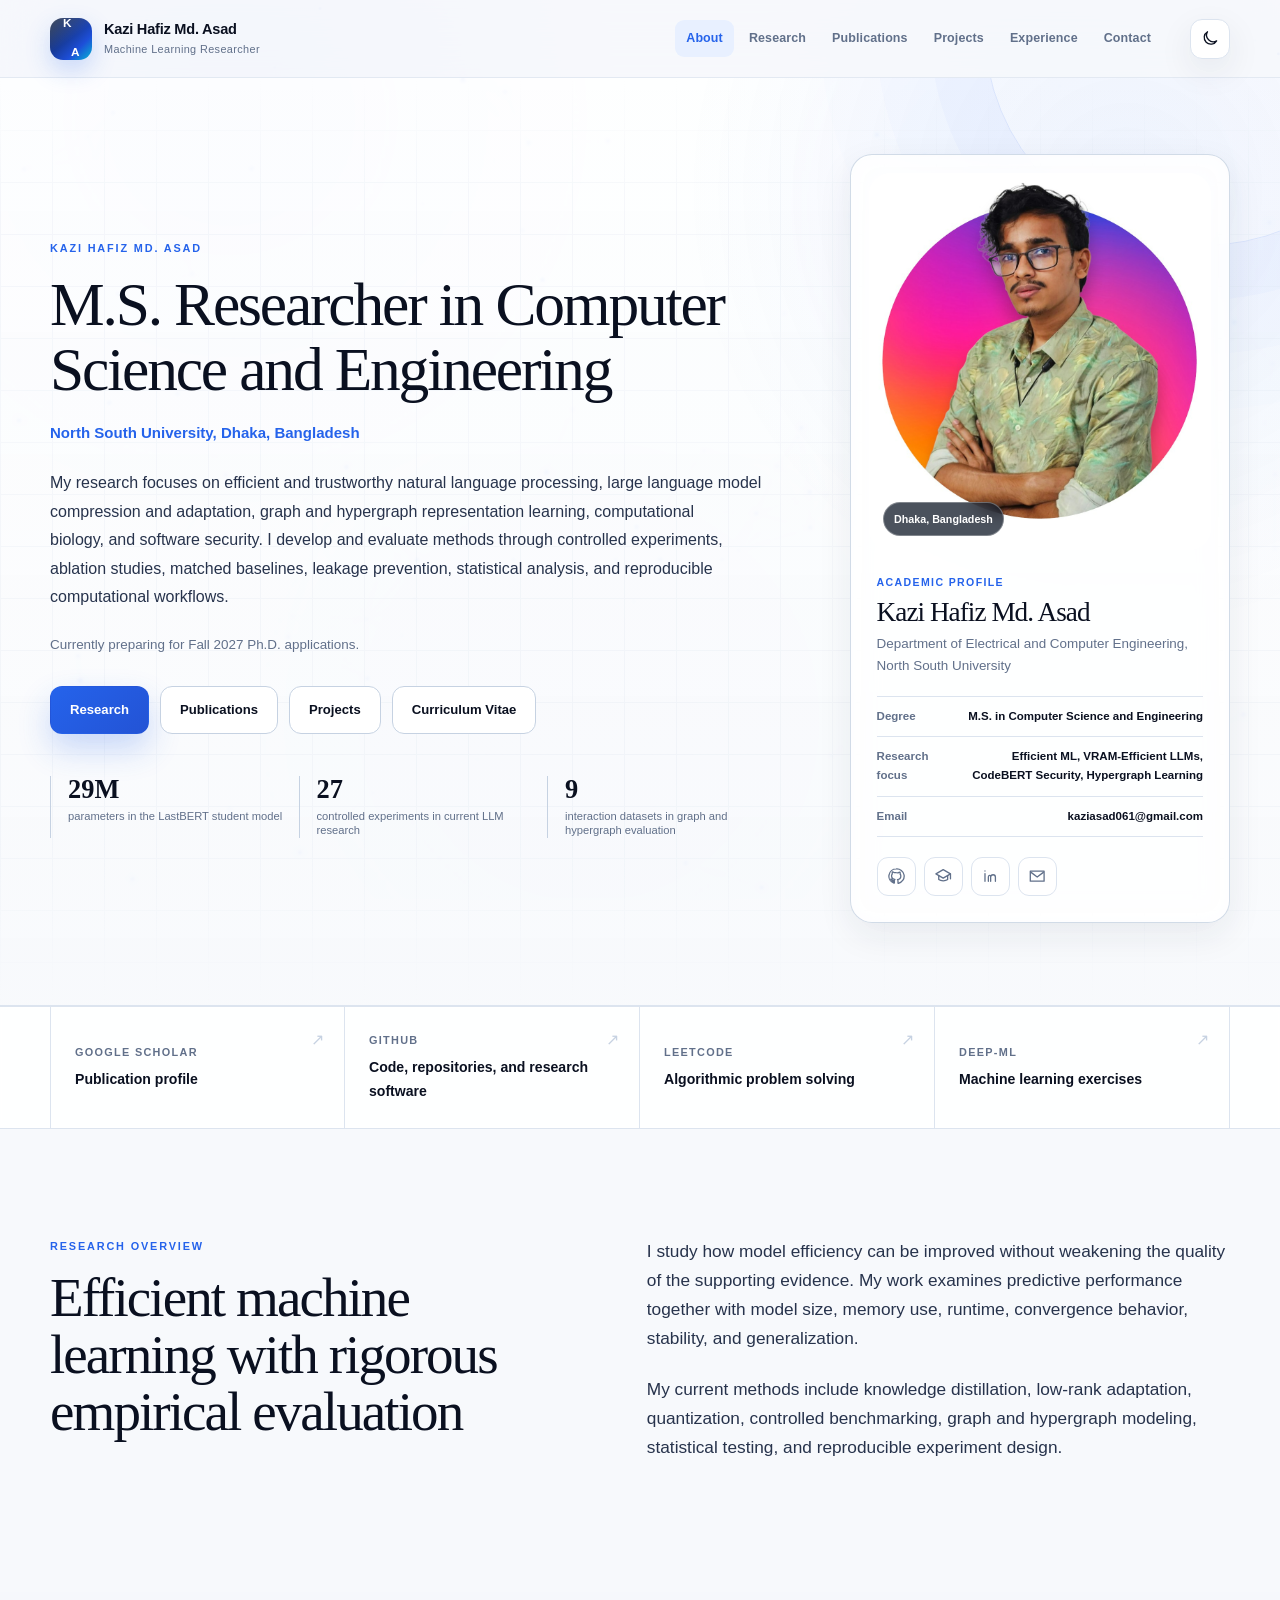
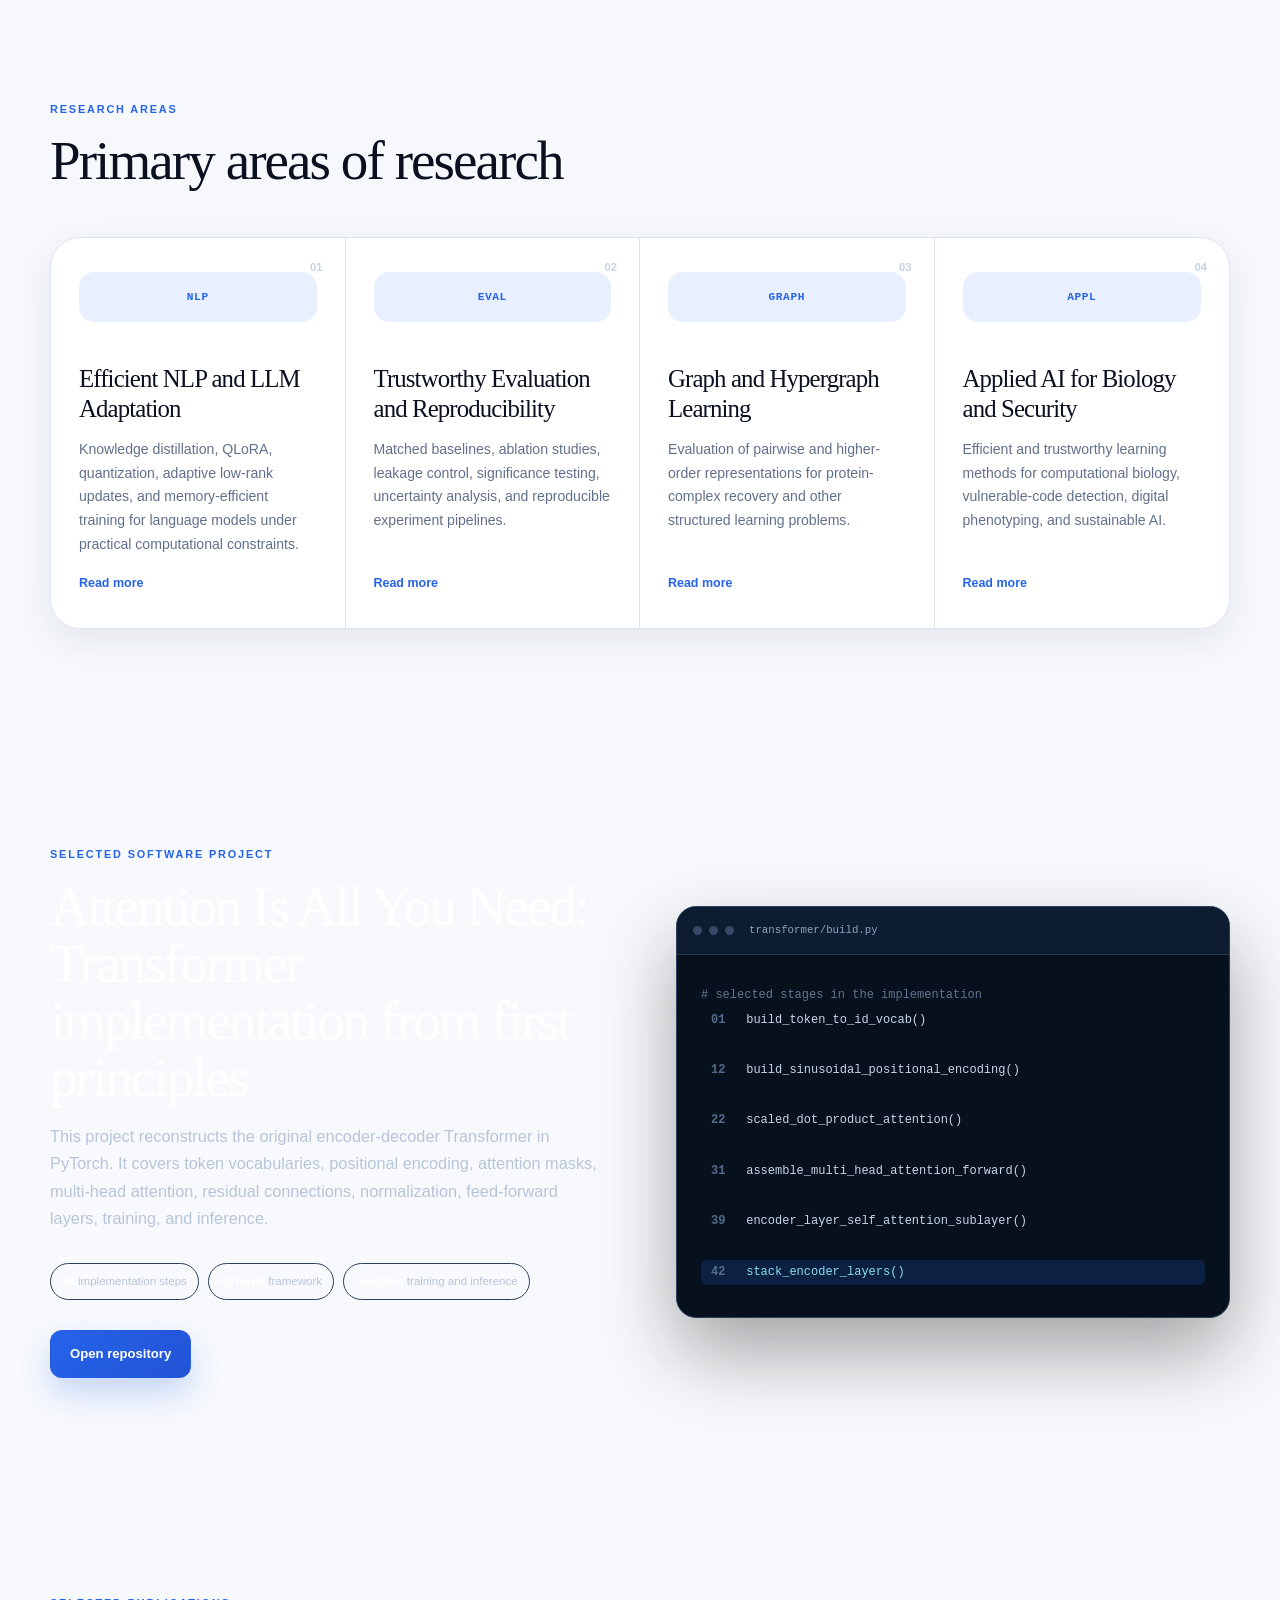
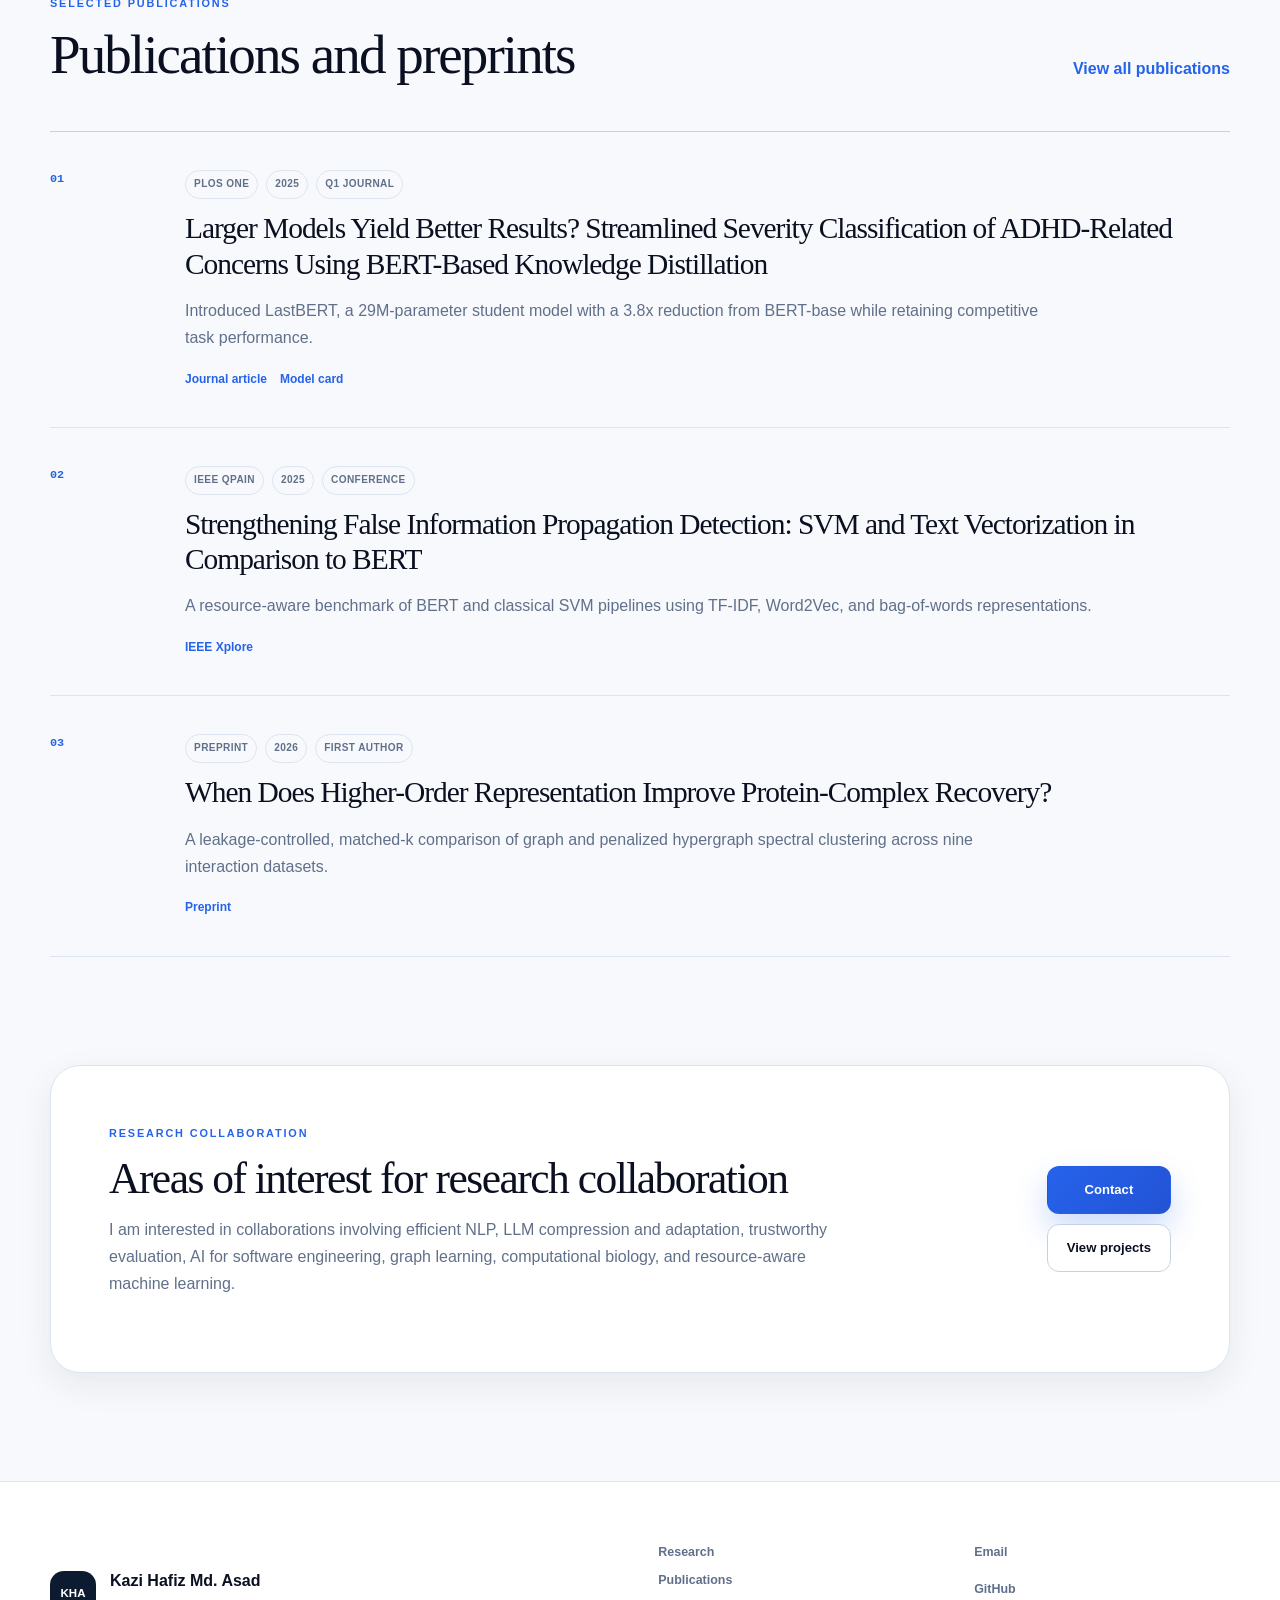
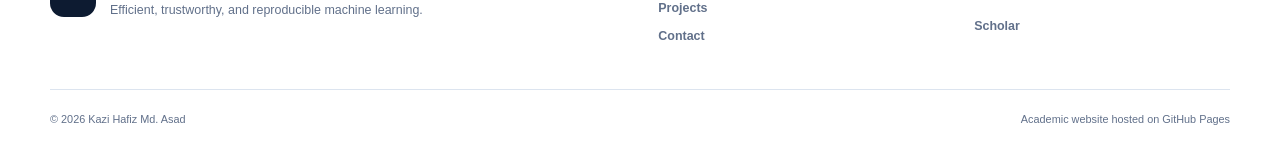
==== commit d84cd38b: "Update index.html" ====
--- a/index.html
+++ b/index.html
@@ -159,231 +159,207 @@
 
     
   
+    
     /* ==========================================================
-       RESEARCH DOT NETWORK BACKGROUND
-       Minimal moving particle field with faint scientific-network lines.
+       INTERACTIVE RESEARCH PARTICLE FIELD
+       Mouse-responsive scientific network background.
+       Canvas-powered, high-DPI aware, and reduced-motion safe.
     ========================================================== */
 
-    .research-network-bg {
+    html {
+      background: var(--paper);
+    }
+
+    body {
+      position: relative;
+      overflow-x: hidden;
+      background: var(--paper);
+    }
+
+    .site-shell {
+      position: relative;
+      z-index: 2;
+      background: transparent;
+    }
+
+    #research-particle-canvas {
       position: fixed;
       inset: 0;
-      z-index: 0;
-      overflow: hidden;
-      pointer-events: none;
-      user-select: none;
-      background:
-        radial-gradient(circle at 18% 20%, rgba(37, 99, 235, .055), transparent 28%),
-        radial-gradient(circle at 82% 28%, rgba(14, 165, 233, .045), transparent 30%),
-        radial-gradient(circle at 50% 88%, rgba(99, 102, 241, .035), transparent 32%);
-    }
-
-    .research-dot-layer {
-      position: absolute;
-      inset: -8%;
-      opacity: .9;
-      background-image:
-        radial-gradient(circle, rgba(37, 99, 235, .36) 1.35px, transparent 1.6px),
-        radial-gradient(circle, rgba(14, 165, 233, .22) 1px, transparent 1.35px);
-      background-position:
-        0 0,
-        24px 19px;
-      background-size:
-        52px 52px,
-        78px 78px;
-      -webkit-mask-image: linear-gradient(
-        to bottom,
-        rgba(0,0,0,.95),
-        rgba(0,0,0,.6) 56%,
-        rgba(0,0,0,.18)
-      );
-      mask-image: linear-gradient(
-        to bottom,
-        rgba(0,0,0,.95),
-        rgba(0,0,0,.6) 56%,
-        rgba(0,0,0,.18)
-      );
-      animation: researchDotDrift 30s linear infinite;
-      will-change: transform;
-    }
-
-    .research-dot-layer.layer-two {
-      opacity: .34;
-      filter: blur(.15px);
-      transform: scale(1.05);
-      background-image:
-        radial-gradient(circle, rgba(37, 99, 235, .42) 1px, transparent 1.3px);
-      background-size: 96px 96px;
-      background-position: 22px 34px;
-      animation: researchDotDriftReverse 42s linear infinite;
-    }
-
-    .research-network-lines {
-      position: absolute;
-      inset: 0;
-      opacity: .34;
-    }
-
-    .research-network-lines svg {
       width: 100%;
       height: 100%;
-      overflow: visible;
-    }
-
-    .research-network-lines path {
-      fill: none;
-      stroke: rgba(37, 99, 235, .16);
-      stroke-width: .75;
-      stroke-dasharray: 4 13;
-      stroke-linecap: round;
-      vector-effect: non-scaling-stroke;
-      animation: researchDashFlow 18s linear infinite;
-    }
-
-    .research-network-lines path:nth-child(2) {
-      stroke: rgba(14, 165, 233, .13);
-      animation-duration: 23s;
-      animation-direction: reverse;
-    }
-
-    .research-network-lines path:nth-child(3) {
-      stroke: rgba(99, 102, 241, .11);
-      animation-duration: 28s;
-    }
-
-    .research-particle {
-      position: absolute;
-      width: 5px;
-      height: 5px;
-      border-radius: 50%;
-      background: rgba(37, 99, 235, .72);
-      box-shadow:
-        0 0 0 4px rgba(37, 99, 235, .055),
-        0 0 18px rgba(37, 99, 235, .16);
-      opacity: .72;
-      will-change: transform, opacity;
-    }
-
-    .research-particle::after {
+      z-index: 0;
+      pointer-events: none;
+      opacity: .94;
+    }
+
+    .research-canvas-wash {
+      position: fixed;
+      inset: 0;
+      z-index: 1;
+      pointer-events: none;
+      background:
+        radial-gradient(circle at 18% 13%, rgba(37, 99, 235, .105), transparent 30%),
+        radial-gradient(circle at 83% 23%, rgba(14, 165, 233, .075), transparent 28%),
+        radial-gradient(circle at 46% 80%, rgba(99, 102, 241, .055), transparent 34%);
+      mix-blend-mode: normal;
+    }
+
+    /* Keep the research field visible without sacrificing readability. */
+    .home-academic-hero {
+      position: relative;
+      isolation: isolate;
+      overflow: clip;
+      background:
+        radial-gradient(circle at 88% 12%, rgba(37, 99, 235, .07), transparent 32%),
+        linear-gradient(
+          180deg,
+          color-mix(in srgb, var(--surface) 88%, transparent),
+          color-mix(in srgb, var(--paper) 91%, transparent)
+        );
+      backdrop-filter: blur(1.4px);
+      -webkit-backdrop-filter: blur(1.4px);
+    }
+
+    .signal-strip {
+      position: relative;
+      background: color-mix(in srgb, var(--surface) 88%, transparent);
+      backdrop-filter: blur(3px);
+      -webkit-backdrop-filter: blur(3px);
+    }
+
+    main > .section {
+      position: relative;
+      background: color-mix(in srgb, var(--paper) 91%, transparent);
+      backdrop-filter: blur(1.3px);
+      -webkit-backdrop-filter: blur(1.3px);
+    }
+
+    .home-academic-hero::before {
       content: "";
       position: absolute;
-      inset: -7px;
-      border: 1px solid rgba(37, 99, 235, .09);
+      width: clamp(300px, 34vw, 560px);
+      aspect-ratio: 1;
+      right: -11%;
+      top: -29%;
+      z-index: -1;
       border-radius: 50%;
-    }
-
-    .research-particle.p1 { left: 9%; top: 18%; animation: particleOrbitA 16s ease-in-out infinite; }
-    .research-particle.p2 { left: 26%; top: 34%; animation: particleOrbitB 20s ease-in-out -5s infinite; }
-    .research-particle.p3 { right: 18%; top: 17%; animation: particleOrbitC 18s ease-in-out -2s infinite; }
-    .research-particle.p4 { right: 8%; top: 46%; animation: particleOrbitA 23s ease-in-out -9s infinite; }
-    .research-particle.p5 { left: 18%; top: 68%; animation: particleOrbitC 24s ease-in-out -7s infinite; }
-    .research-particle.p6 { right: 32%; top: 76%; animation: particleOrbitB 21s ease-in-out -11s infinite; }
-    .research-particle.p7 { left: 48%; top: 52%; animation: particleOrbitA 27s ease-in-out -13s infinite; }
-    .research-particle.p8 { right: 12%; top: 88%; animation: particleOrbitC 22s ease-in-out -4s infinite; }
-
-    .research-data-ring {
-      position: absolute;
-      width: 330px;
-      height: 330px;
-      right: 4%;
-      top: 13%;
-      border: 1px solid rgba(37, 99, 235, .06);
-      border-radius: 50%;
-      opacity: .7;
-      animation: researchRingRotate 38s linear infinite;
-    }
-
-    .research-data-ring::before,
-    .research-data-ring::after {
+      border: 1px solid rgba(37, 99, 235, .12);
+      box-shadow:
+        0 0 0 54px rgba(37, 99, 235, .025),
+        0 0 0 108px rgba(37, 99, 235, .014),
+        0 0 0 164px rgba(37, 99, 235, .008);
+      animation: researchHaloRotate 28s linear infinite;
+    }
+
+    .home-academic-hero::after {
       content: "";
       position: absolute;
+      width: 8px;
+      height: 8px;
+      right: 16.8%;
+      top: 14%;
+      z-index: -1;
       border-radius: 50%;
-      border: 1px dashed rgba(37, 99, 235, .055);
-    }
-
-    .research-data-ring::before { inset: 48px; }
-    .research-data-ring::after  { inset: 106px; }
-
-    .research-data-ring span {
-      position: absolute;
-      width: 5px;
-      height: 5px;
-      border-radius: 50%;
-      background: rgba(37, 99, 235, .48);
-      top: 50%;
-      left: -2px;
-      transform: translateY(-50%);
-      box-shadow: 0 0 14px rgba(37, 99, 235, .18);
-    }
-
-    @keyframes researchDotDrift {
-      from { transform: translate3d(0, 0, 0); }
-      to   { transform: translate3d(52px, 52px, 0); }
-    }
-
-    @keyframes researchDotDriftReverse {
-      from { transform: translate3d(0, 0, 0) scale(1.05); }
-      to   { transform: translate3d(-96px, 96px, 0) scale(1.05); }
-    }
-
-    @keyframes researchDashFlow {
-      from { stroke-dashoffset: 0; }
-      to   { stroke-dashoffset: -170; }
-    }
-
-    @keyframes researchRingRotate {
-      from { transform: rotate(0deg); }
-      to   { transform: rotate(360deg); }
-    }
-
-    @keyframes particleOrbitA {
-      0%,100% { transform: translate3d(0,0,0) scale(.9); opacity: .42; }
-      35%     { transform: translate3d(20px,-14px,0) scale(1.15); opacity: .85; }
-      70%     { transform: translate3d(-11px,18px,0) scale(1); opacity: .62; }
-    }
-
-    @keyframes particleOrbitB {
-      0%,100% { transform: translate3d(0,0,0) scale(.85); opacity: .38; }
-      45%     { transform: translate3d(-18px,-22px,0) scale(1.12); opacity: .82; }
-      75%     { transform: translate3d(12px,10px,0) scale(.96); opacity: .58; }
-    }
-
-    @keyframes particleOrbitC {
-      0%,100% { transform: translate3d(0,0,0) scale(.92); opacity: .4; }
-      40%     { transform: translate3d(16px,17px,0) scale(1.08); opacity: .8; }
-      80%     { transform: translate3d(-15px,-9px,0) scale(1); opacity: .55; }
+      background: rgba(37, 99, 235, .5);
+      box-shadow:
+        0 0 0 8px rgba(37, 99, 235, .055),
+        0 0 24px rgba(37, 99, 235, .18);
+      animation: researchSignalPulse 3.4s ease-in-out infinite;
+    }
+
+    /* High-end restrained motion for interactive surfaces. */
+    .home-academic-hero .profile-panel,
+    .pillar-card,
+    .pub-row,
+    .signal-grid a,
+    .academic-contact-card,
+    .button,
+    .quick-links a {
+      transform: translateZ(0);
+      transition:
+        transform .34s cubic-bezier(.2,.8,.2,1),
+        border-color .34s ease,
+        box-shadow .34s ease,
+        background-color .34s ease;
+    }
+
+    .home-academic-hero .profile-panel:hover {
+      transform: translate3d(0, -6px, 0);
+      box-shadow: 0 24px 60px rgba(8, 17, 31, .13);
+    }
+
+    .pillar-card:hover {
+      transform: translate3d(0, -6px, 0);
+      border-color: rgba(37, 99, 235, .22);
+    }
+
+    .pub-row:hover {
+      transform: translate3d(5px, 0, 0);
+    }
+
+    .signal-grid a:hover,
+    .button:hover,
+    .quick-links a:hover {
+      transform: translate3d(0, -2px, 0);
+    }
+
+    @keyframes researchHaloRotate {
+      from { transform: rotate(0deg) scale(.98); }
+      50%  { transform: rotate(180deg) scale(1.04); }
+      to   { transform: rotate(360deg) scale(.98); }
+    }
+
+    @keyframes researchSignalPulse {
+      0%, 100% {
+        transform: scale(.82);
+        opacity: .45;
+      }
+      50% {
+        transform: scale(1.22);
+        opacity: .92;
+      }
     }
 
     @media (max-width: 760px) {
-      .research-dot-layer {
-        background-size: 44px 44px, 70px 70px;
-        opacity: .62;
-      }
-
-      .research-network-lines {
-        opacity: .2;
-      }
-
-      .research-data-ring {
-        width: 230px;
-        height: 230px;
-        right: -105px;
-        top: 16%;
-      }
-
-      .research-particle.p2,
-      .research-particle.p4,
-      .research-particle.p6,
-      .research-particle.p8 {
-        display: none;
+      #research-particle-canvas {
+        opacity: .76;
+      }
+
+      .research-canvas-wash {
+        opacity: .8;
+      }
+
+      .home-academic-hero::before {
+        right: -45%;
+        top: -18%;
+      }
+
+      .home-academic-hero .profile-panel:hover,
+      .pillar-card:hover,
+      .pub-row:hover,
+      .signal-grid a:hover {
+        transform: none;
       }
     }
 
     @media (prefers-reduced-motion: reduce) {
-      .research-dot-layer,
-      .research-network-lines path,
-      .research-particle,
-      .research-data-ring {
+      #research-particle-canvas {
+        opacity: .34;
+      }
+
+      .home-academic-hero::before,
+      .home-academic-hero::after {
         animation: none !important;
+      }
+
+      .home-academic-hero .profile-panel,
+      .pillar-card,
+      .pub-row,
+      .signal-grid a,
+      .academic-contact-card,
+      .button,
+      .quick-links a {
+        transition-duration: .01ms !important;
       }
     }
 
@@ -403,7 +379,6 @@
     },
     "email": "mailto:kazi.asad@northsouth.edu",
     "sameAs": [
-      "https://github.com/kazi-hafiz-md-asad",
       "https://github.com/donnowhattodo",
       "https://linkedin.com/in/kaziasadcse",
       "https://scholar.google.com/citations?user=24zDLJMAAAAJ&hl=en",
@@ -416,29 +391,8 @@
 </head>
 <body>
 
-  <div class="research-network-bg" aria-hidden="true">
-    <div class="research-dot-layer"></div>
-    <div class="research-dot-layer layer-two"></div>
-
-    <div class="research-network-lines">
-      <svg viewBox="0 0 1600 1000" preserveAspectRatio="none" aria-hidden="true">
-        <path d="M-120 210 C 180 50, 360 390, 650 245 S 1160 85, 1710 260"></path>
-        <path d="M-80 610 C 250 430, 460 760, 790 590 S 1240 420, 1690 640"></path>
-        <path d="M240 -80 C 360 220, 670 130, 770 420 S 930 760, 1260 1080"></path>
-      </svg>
-    </div>
-
-    <span class="research-particle p1"></span>
-    <span class="research-particle p2"></span>
-    <span class="research-particle p3"></span>
-    <span class="research-particle p4"></span>
-    <span class="research-particle p5"></span>
-    <span class="research-particle p6"></span>
-    <span class="research-particle p7"></span>
-    <span class="research-particle p8"></span>
-
-    <div class="research-data-ring"><span></span></div>
-  </div>
+  <canvas id="research-particle-canvas" aria-hidden="true"></canvas>
+  <div class="research-canvas-wash" aria-hidden="true"></div>
 
 <a class="skip-link" href="#main">Skip to content</a>
 <div class="site-shell">
@@ -503,7 +457,7 @@
             </ul>
           </div>
           <div class="quick-links">
-            <a href="https://github.com/kazi-hafiz-md-asad" target="_blank" rel="noopener" aria-label="GitHub"><svg viewBox="0 0 24 24" aria-hidden="true"><path d="M12 2.5a9.5 9.5 0 0 0-3 18.52c.48.09.65-.2.65-.46v-1.68c-2.66.58-3.22-1.13-3.22-1.13-.43-1.11-1.06-1.4-1.06-1.4-.87-.6.07-.59.07-.59.96.07 1.47.99 1.47.99.86 1.47 2.25 1.05 2.8.8.09-.63.34-1.05.61-1.29-2.12-.24-4.35-1.06-4.35-4.7 0-1.04.37-1.9.99-2.56-.1-.24-.43-1.21.09-2.52 0 0 .8-.26 2.61.98A9.1 9.1 0 0 1 12 7.34c.81 0 1.61.11 2.37.32 1.81-1.24 2.61-.98 2.61-.98.52 1.31.19 2.28.09 2.52.62.66.99 1.52.99 2.56 0 3.65-2.23 4.45-4.36 4.69.34.3.65.88.65 1.77v2.54c0 .26.17.56.66.46A9.5 9.5 0 0 0 12 2.5Z"/></svg></a>
+            <a href="https://github.com/donnowhattodo" target="_blank" rel="noopener" aria-label="GitHub"><svg viewBox="0 0 24 24" aria-hidden="true"><path d="M12 2.5a9.5 9.5 0 0 0-3 18.52c.48.09.65-.2.65-.46v-1.68c-2.66.58-3.22-1.13-3.22-1.13-.43-1.11-1.06-1.4-1.06-1.4-.87-.6.07-.59.07-.59.96.07 1.47.99 1.47.99.86 1.47 2.25 1.05 2.8.8.09-.63.34-1.05.61-1.29-2.12-.24-4.35-1.06-4.35-4.7 0-1.04.37-1.9.99-2.56-.1-.24-.43-1.21.09-2.52 0 0 .8-.26 2.61.98A9.1 9.1 0 0 1 12 7.34c.81 0 1.61.11 2.37.32 1.81-1.24 2.61-.98 2.61-.98.52 1.31.19 2.28.09 2.52.62.66.99 1.52.99 2.56 0 3.65-2.23 4.45-4.36 4.69.34.3.65.88.65 1.77v2.54c0 .26.17.56.66.46A9.5 9.5 0 0 0 12 2.5Z"/></svg></a>
             <a href="https://scholar.google.com/citations?user=24zDLJMAAAAJ&hl=en" target="_blank" rel="noopener" aria-label="Google Scholar"><svg viewBox="0 0 24 24" aria-hidden="true"><path d="m2.5 9 9.5-5.5L21.5 9 12 14.5z"/><path d="M6.2 11.2v5.2c2.8 2.2 8.8 2.2 11.6 0v-5.2M21.5 9v6.4"/></svg></a>
             <a href="https://linkedin.com/in/kaziasadcse" target="_blank" rel="noopener" aria-label="LinkedIn"><svg viewBox="0 0 24 24" aria-hidden="true"><path d="M5.2 8.6v10M5.2 5.2v.1M9.6 18.6v-5.5c0-2.4 3-3.2 3-0.2v5.7M12.6 13.1c.2-3.9 6.2-4.2 6.2.3v5.2"/></svg></a>
             <a href="mailto:kaziasad061@gmail.com" aria-label="Email"><svg viewBox="0 0 24 24" aria-hidden="true"><path d="M3 5.5h18v13H3z"/><path d="m4 7 8 6 8-6"/></svg></a>
@@ -515,7 +469,7 @@
     <section class="signal-strip" aria-label="Academic and technical profiles">
       <div class="container signal-grid reveal">
         <a href="https://scholar.google.com/citations?user=24zDLJMAAAAJ&hl=en" target="_blank" rel="noopener"><span>Google Scholar</span><strong>Publication profile</strong></a>
-        <a href="https://github.com/kazi-hafiz-md-asad" target="_blank" rel="noopener"><span>GitHub</span><strong>Research code and software</strong></a>
+        <a href="https://github.com/donnowhattodo" target="_blank" rel="noopener"><span>GitHub</span><strong>Code, repositories, and research software</strong></a>
         <a href="https://leetcode.com/u/ImMasterPutin/" target="_blank" rel="noopener"><span>LeetCode</span><strong>Algorithmic problem solving</strong></a>
         <a href="https://www.deep-ml.com/profile/7ysd47LWjIM21Ng2NGWvlmxS0Du1" target="_blank" rel="noopener"><span>Deep-ML</span><strong>Machine learning exercises</strong></a>
       </div>
@@ -669,7 +623,7 @@
       </div>
       <div class="footer-social">
         <a href="mailto:kazi.asad@northsouth.edu">Email</a>
-        <a href="https://github.com/kazi-hafiz-md-asad" target="_blank" rel="noopener">GitHub</a>
+        <a href="https://github.com/donnowhattodo" target="_blank" rel="noopener">GitHub</a>
         <a href="https://scholar.google.com/citations?user=24zDLJMAAAAJ&hl=en" target="_blank" rel="noopener">Scholar</a>
       </div>
     </div>
@@ -678,5 +632,391 @@
 </div>
 <script src="assets/js/site-config.js"></script>
 <script src="assets/js/main.js"></script>
+
+<script>
+(() => {
+  const canvas = document.getElementById('research-particle-canvas');
+  if (!canvas) return;
+
+  const ctx = canvas.getContext('2d', { alpha: true });
+  const reduceMotion = window.matchMedia('(prefers-reduced-motion: reduce)');
+
+  let width = 0;
+  let height = 0;
+  let dpr = 1;
+  let particles = [];
+  let animationFrame = null;
+  let lastTime = performance.now();
+
+  const pointer = {
+    x: -9999,
+    y: -9999,
+    lastX: -9999,
+    lastY: -9999,
+    vx: 0,
+    vy: 0,
+    speed: 0,
+    active: false,
+    energy: 0
+  };
+
+  const settings = {
+    connectionDistance: 128,
+    pointerRadius: 210,
+    baseSpeed: 0.30,
+    friction: 0.987,
+    pointerForce: 1.85,
+    swirlForce: 0.54
+  };
+
+  function parseAccent() {
+    const raw = getComputedStyle(document.documentElement)
+      .getPropertyValue('--accent')
+      .trim();
+
+    if (raw.startsWith('#')) {
+      let hex = raw.slice(1);
+      if (hex.length === 3) {
+        hex = hex.split('').map(c => c + c).join('');
+      }
+      const value = parseInt(hex, 16);
+      if (!Number.isNaN(value)) {
+        return {
+          r: (value >> 16) & 255,
+          g: (value >> 8) & 255,
+          b: value & 255
+        };
+      }
+    }
+
+    const match = raw.match(/(\d+)[^\d]+(\d+)[^\d]+(\d+)/);
+    if (match) {
+      return {
+        r: Number(match[1]),
+        g: Number(match[2]),
+        b: Number(match[3])
+      };
+    }
+
+    return { r: 37, g: 99, b: 235 };
+  }
+
+  let accent = parseAccent();
+
+  class Particle {
+    constructor() {
+      this.reset(true);
+    }
+
+    reset(initial = false) {
+      this.x = Math.random() * width;
+      this.y = Math.random() * height;
+
+      const angle = Math.random() * Math.PI * 2;
+      const speed = settings.baseSpeed * (0.55 + Math.random() * 1.4);
+
+      this.vx = Math.cos(angle) * speed;
+      this.vy = Math.sin(angle) * speed;
+
+      this.homeVx = this.vx;
+      this.homeVy = this.vy;
+
+      this.radius = 0.8 + Math.random() * 1.55;
+      this.depth = 0.58 + Math.random() * 0.78;
+      this.alpha = 0.28 + Math.random() * 0.48;
+      this.phase = Math.random() * Math.PI * 2;
+
+      if (!initial) {
+        const edge = Math.floor(Math.random() * 4);
+        if (edge === 0) this.x = -8;
+        if (edge === 1) this.x = width + 8;
+        if (edge === 2) this.y = -8;
+        if (edge === 3) this.y = height + 8;
+      }
+    }
+
+    update(dt, time) {
+      const dx = this.x - pointer.x;
+      const dy = this.y - pointer.y;
+      const distSq = dx * dx + dy * dy;
+      const pointerRadiusSq = settings.pointerRadius * settings.pointerRadius;
+
+      if (pointer.active && distSq < pointerRadiusSq) {
+        const dist = Math.sqrt(distSq) || 1;
+        const influence = 1 - dist / settings.pointerRadius;
+
+        // Repel nodes from the pointer.
+        const repel = influence * settings.pointerForce * this.depth;
+        this.vx += (dx / dist) * repel * dt;
+        this.vy += (dy / dist) * repel * dt;
+
+        // Fast mouse movement creates a research-flow / vector-field swirl.
+        const tangentX = -dy / dist;
+        const tangentY = dx / dist;
+        const directionalEnergy = Math.min(pointer.speed / 36, 1.9);
+
+        this.vx += tangentX * influence * settings.swirlForce * directionalEnergy * dt;
+        this.vy += tangentY * influence * settings.swirlForce * directionalEnergy * dt;
+
+        // Some of the pointer velocity transfers into the particle field,
+        // which makes direction visibly change when the mouse "cuts" through it.
+        this.vx += pointer.vx * influence * 0.012 * this.depth;
+        this.vy += pointer.vy * influence * 0.012 * this.depth;
+      }
+
+      // Slow autonomous scientific-flow motion so the field never feels static.
+      this.vx += Math.sin(time * 0.00028 + this.phase) * 0.0028 * dt;
+      this.vy += Math.cos(time * 0.00024 + this.phase) * 0.0024 * dt;
+
+      // Gently restore the original drift instead of letting the field explode.
+      this.vx += (this.homeVx - this.vx) * 0.0042 * dt;
+      this.vy += (this.homeVy - this.vy) * 0.0042 * dt;
+
+      const maxSpeed = 2.75 + pointer.energy * 1.35;
+      const currentSpeed = Math.hypot(this.vx, this.vy);
+      if (currentSpeed > maxSpeed) {
+        const scale = maxSpeed / currentSpeed;
+        this.vx *= scale;
+        this.vy *= scale;
+      }
+
+      this.vx *= Math.pow(settings.friction, dt);
+      this.vy *= Math.pow(settings.friction, dt);
+
+      this.x += this.vx * dt;
+      this.y += this.vy * dt;
+
+      const margin = 32;
+      if (this.x < -margin) this.x = width + margin;
+      if (this.x > width + margin) this.x = -margin;
+      if (this.y < -margin) this.y = height + margin;
+      if (this.y > height + margin) this.y = -margin;
+    }
+
+    draw(time) {
+      const pulse = 0.78 + Math.sin(time * 0.001 + this.phase) * 0.22;
+      const radius = this.radius * pulse;
+
+      ctx.beginPath();
+      ctx.arc(this.x, this.y, radius, 0, Math.PI * 2);
+      ctx.fillStyle = `rgba(${accent.r}, ${accent.g}, ${accent.b}, ${this.alpha})`;
+      ctx.fill();
+
+      // A few larger particles receive a tiny halo, like highlighted data nodes.
+      if (this.radius > 1.75) {
+        ctx.beginPath();
+        ctx.arc(this.x, this.y, radius + 4.2, 0, Math.PI * 2);
+        ctx.strokeStyle = `rgba(${accent.r}, ${accent.g}, ${accent.b}, ${this.alpha * 0.11})`;
+        ctx.lineWidth = 0.7;
+        ctx.stroke();
+      }
+    }
+  }
+
+  function desiredParticleCount() {
+    const area = width * height;
+    if (reduceMotion.matches) return Math.max(38, Math.min(72, Math.round(area / 26000)));
+    if (width < 700) return Math.max(62, Math.min(94, Math.round(area / 15000)));
+    return Math.max(105, Math.min(185, Math.round(area / 10500)));
+  }
+
+  function rebuildParticles() {
+    const count = desiredParticleCount();
+    particles = Array.from({ length: count }, () => new Particle());
+  }
+
+  function resize() {
+    dpr = Math.min(window.devicePixelRatio || 1, 2);
+    width = window.innerWidth;
+    height = window.innerHeight;
+
+    canvas.width = Math.round(width * dpr);
+    canvas.height = Math.round(height * dpr);
+    canvas.style.width = `${width}px`;
+    canvas.style.height = `${height}px`;
+
+    ctx.setTransform(dpr, 0, 0, dpr, 0, 0);
+
+    accent = parseAccent();
+    rebuildParticles();
+  }
+
+  function drawConnections() {
+    const maxDist = settings.connectionDistance;
+    const maxDistSq = maxDist * maxDist;
+
+    for (let i = 0; i < particles.length; i++) {
+      const a = particles[i];
+
+      for (let j = i + 1; j < particles.length; j++) {
+        const b = particles[j];
+
+        const dx = a.x - b.x;
+        const dy = a.y - b.y;
+        const distSq = dx * dx + dy * dy;
+
+        if (distSq < maxDistSq) {
+          const dist = Math.sqrt(distSq);
+          const alpha = (1 - dist / maxDist) * 0.105;
+
+          ctx.beginPath();
+          ctx.moveTo(a.x, a.y);
+          ctx.lineTo(b.x, b.y);
+          ctx.strokeStyle = `rgba(${accent.r}, ${accent.g}, ${accent.b}, ${alpha})`;
+          ctx.lineWidth = 0.56;
+          ctx.stroke();
+        }
+      }
+    }
+  }
+
+  function drawPointerField() {
+    if (!pointer.active || pointer.energy < 0.02) return;
+
+    // Mouse influence ring.
+    const gradient = ctx.createRadialGradient(
+      pointer.x, pointer.y, 0,
+      pointer.x, pointer.y, settings.pointerRadius
+    );
+
+    gradient.addColorStop(
+      0,
+      `rgba(${accent.r}, ${accent.g}, ${accent.b}, ${0.065 * pointer.energy})`
+    );
+    gradient.addColorStop(
+      0.38,
+      `rgba(${accent.r}, ${accent.g}, ${accent.b}, ${0.028 * pointer.energy})`
+    );
+    gradient.addColorStop(
+      1,
+      `rgba(${accent.r}, ${accent.g}, ${accent.b}, 0)`
+    );
+
+    ctx.fillStyle = gradient;
+    ctx.beginPath();
+    ctx.arc(pointer.x, pointer.y, settings.pointerRadius, 0, Math.PI * 2);
+    ctx.fill();
+
+    // Direction vector: subtle line showing the mouse's current flow direction.
+    if (pointer.speed > 3) {
+      const length = Math.min(pointer.speed * 2.2, 74);
+      const mag = Math.hypot(pointer.vx, pointer.vy) || 1;
+      const nx = pointer.vx / mag;
+      const ny = pointer.vy / mag;
+
+      ctx.beginPath();
+      ctx.moveTo(pointer.x - nx * length * 0.18, pointer.y - ny * length * 0.18);
+      ctx.lineTo(pointer.x + nx * length, pointer.y + ny * length);
+      ctx.strokeStyle = `rgba(${accent.r}, ${accent.g}, ${accent.b}, ${0.13 * pointer.energy})`;
+      ctx.lineWidth = 0.8;
+      ctx.setLineDash([3, 7]);
+      ctx.stroke();
+      ctx.setLineDash([]);
+    }
+  }
+
+  function animate(now) {
+    const elapsed = Math.min((now - lastTime) / 16.667, 2);
+    lastTime = now;
+
+    ctx.clearRect(0, 0, width, height);
+
+    pointer.energy *= 0.955;
+    pointer.vx *= 0.88;
+    pointer.vy *= 0.88;
+    pointer.speed = Math.hypot(pointer.vx, pointer.vy);
+
+    for (const particle of particles) {
+      particle.update(elapsed, now);
+    }
+
+    drawConnections();
+
+    for (const particle of particles) {
+      particle.draw(now);
+    }
+
+    drawPointerField();
+
+    animationFrame = requestAnimationFrame(animate);
+  }
+
+  function onPointerMove(event) {
+    const x = event.clientX;
+    const y = event.clientY;
+
+    if (!pointer.active) {
+      pointer.lastX = x;
+      pointer.lastY = y;
+    }
+
+    pointer.vx = x - pointer.lastX;
+    pointer.vy = y - pointer.lastY;
+    pointer.speed = Math.hypot(pointer.vx, pointer.vy);
+    pointer.energy = Math.min(1.35, 0.22 + pointer.speed / 24);
+
+    pointer.x = x;
+    pointer.y = y;
+    pointer.lastX = x;
+    pointer.lastY = y;
+    pointer.active = true;
+  }
+
+  function onPointerLeave() {
+    pointer.active = false;
+    pointer.x = -9999;
+    pointer.y = -9999;
+  }
+
+  function onTouchMove(event) {
+    const touch = event.touches && event.touches[0];
+    if (!touch) return;
+
+    onPointerMove({
+      clientX: touch.clientX,
+      clientY: touch.clientY
+    });
+  }
+
+  window.addEventListener('resize', resize, { passive: true });
+  window.addEventListener('pointermove', onPointerMove, { passive: true });
+  document.documentElement.addEventListener('mouseleave', onPointerLeave, { passive: true });
+  window.addEventListener('touchmove', onTouchMove, { passive: true });
+  window.addEventListener('touchend', onPointerLeave, { passive: true });
+
+  // Re-read the site's accent after theme changes.
+  const themeObserver = new MutationObserver(() => {
+    accent = parseAccent();
+  });
+  themeObserver.observe(document.documentElement, {
+    attributes: true,
+    attributeFilter: ['class', 'data-theme', 'style']
+  });
+
+  reduceMotion.addEventListener?.('change', resize);
+
+  resize();
+
+  if (reduceMotion.matches) {
+    // Render a calm static field for reduced-motion users.
+    ctx.clearRect(0, 0, width, height);
+    drawConnections();
+    particles.forEach(p => p.draw(0));
+  } else {
+    animationFrame = requestAnimationFrame(animate);
+  }
+
+  document.addEventListener('visibilitychange', () => {
+    if (document.hidden && animationFrame) {
+      cancelAnimationFrame(animationFrame);
+      animationFrame = null;
+    } else if (!document.hidden && !reduceMotion.matches && !animationFrame) {
+      lastTime = performance.now();
+      animationFrame = requestAnimationFrame(animate);
+    }
+  });
+})();
+</script>
+
 </body>
 </html>
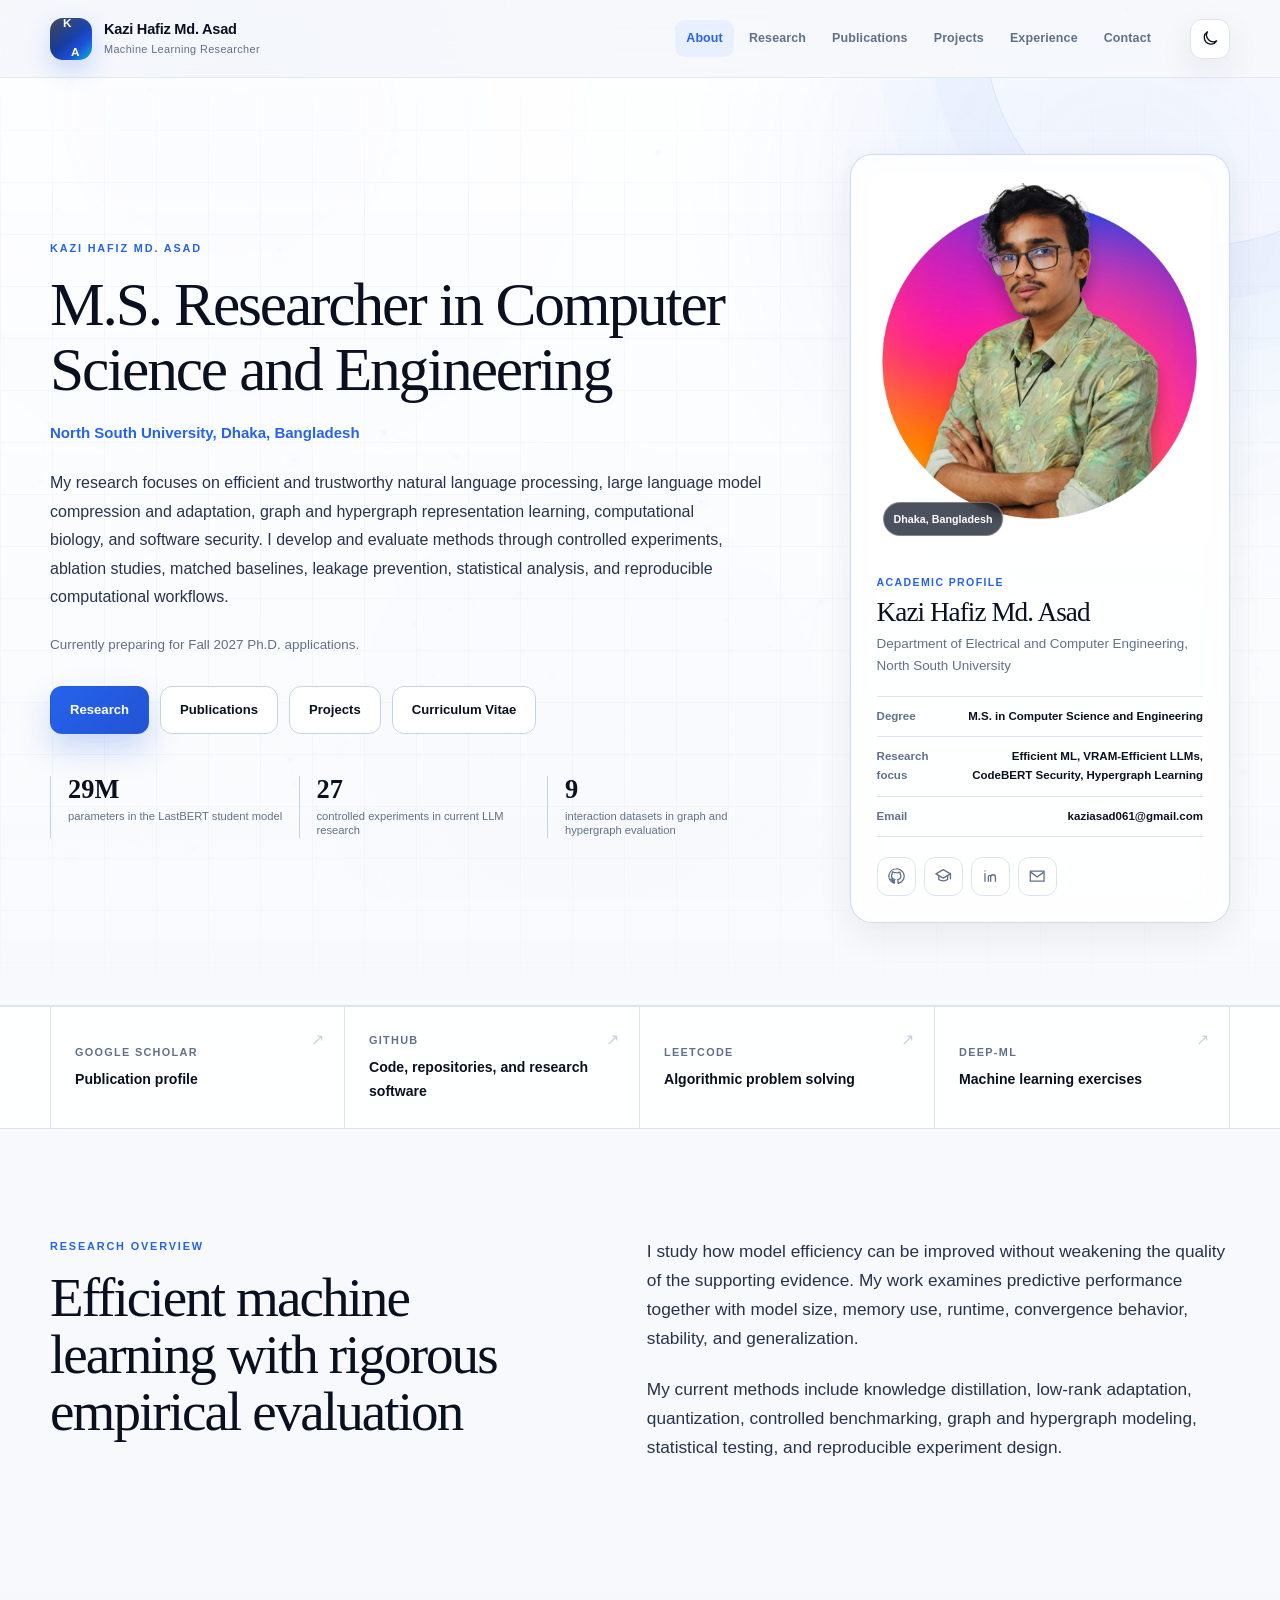
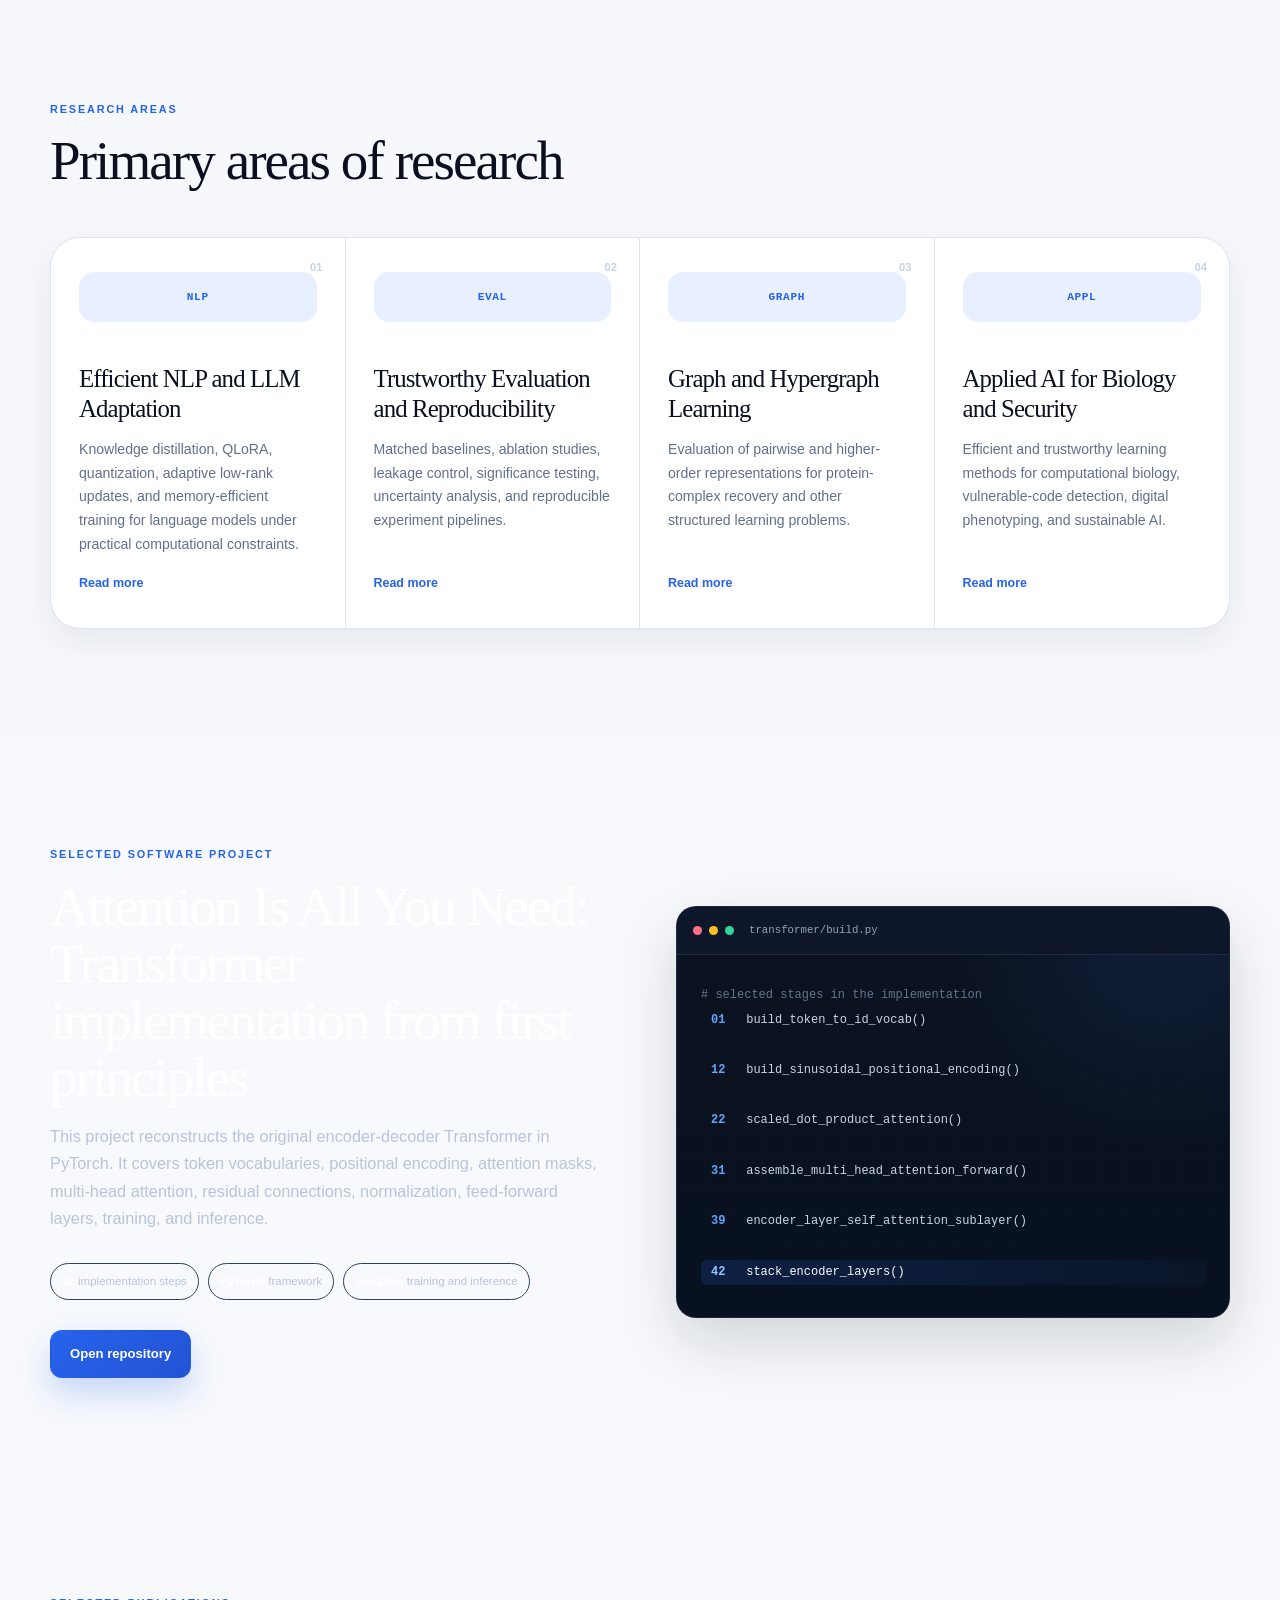
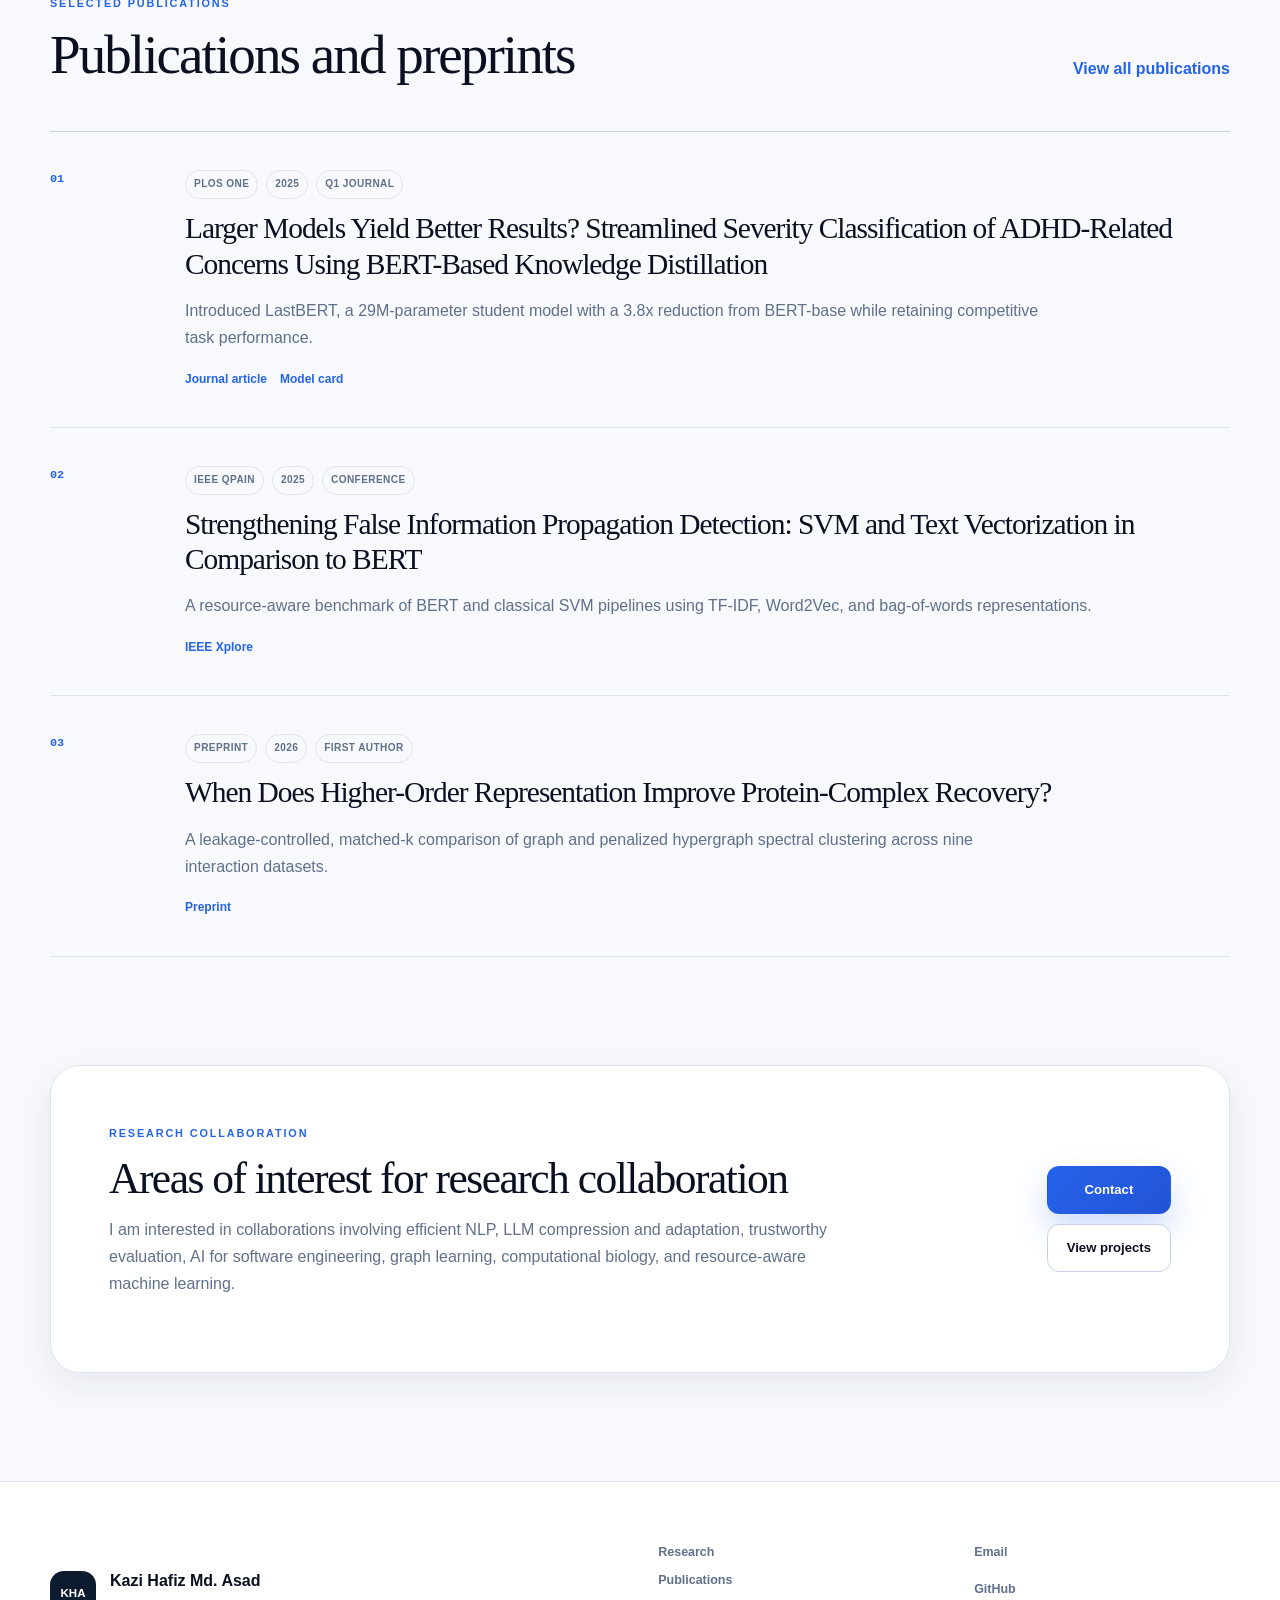
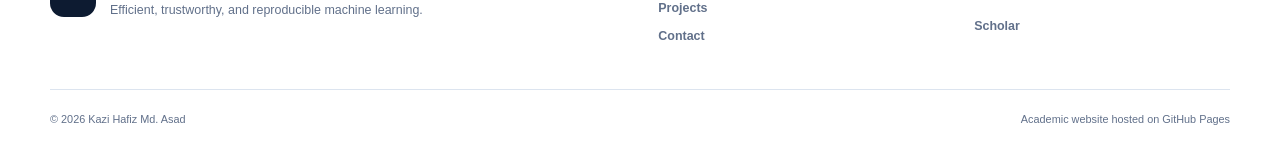
==== commit a59929cd: "Update index.html" ====
--- a/index.html
+++ b/index.html
@@ -361,6 +361,129 @@
       .quick-links a {
         transition-duration: .01ms !important;
       }
+    }
+
+  
+    /* ==========================================================
+       TRANSFORMER CODE WINDOW — ALWAYS DARK
+       Keeps the selected software project code panel readable
+       and visually consistent in both light and dark themes.
+    ========================================================== */
+
+    .home-feature .code-window {
+      position: relative;
+      overflow: hidden;
+      transform: none;
+      color: #dbeafe;
+      border: 1px solid rgba(148, 163, 184, .18);
+      background:
+        radial-gradient(circle at 88% 8%, rgba(59, 130, 246, .10), transparent 34%),
+        linear-gradient(180deg, #0b1220 0%, #08111f 100%);
+      box-shadow:
+        0 24px 60px rgba(8, 17, 31, .16),
+        inset 0 1px 0 rgba(255,255,255,.035);
+    }
+
+    .home-feature .code-window::before {
+      content: "";
+      position: absolute;
+      inset: 0;
+      pointer-events: none;
+      background:
+        linear-gradient(rgba(148, 163, 184, .025) 1px, transparent 1px),
+        linear-gradient(90deg, rgba(148, 163, 184, .018) 1px, transparent 1px);
+      background-size: 28px 28px;
+      opacity: .55;
+    }
+
+    .home-feature .code-window-bar {
+      position: relative;
+      z-index: 1;
+      color: #94a3b8;
+      border-bottom: 1px solid rgba(148, 163, 184, .14);
+      background: rgba(15, 23, 42, .96);
+    }
+
+    .home-feature .code-window-bar code {
+      color: #94a3b8;
+    }
+
+    .home-feature .code-window-bar > span:nth-child(1) {
+      background: #fb7185;
+    }
+
+    .home-feature .code-window-bar > span:nth-child(2) {
+      background: #fbbf24;
+    }
+
+    .home-feature .code-window-bar > span:nth-child(3) {
+      background: #34d399;
+    }
+
+    .home-feature .code-window pre {
+      position: relative;
+      z-index: 1;
+      color: #dbeafe;
+      background: transparent;
+    }
+
+    .home-feature .code-window pre code {
+      color: inherit;
+      background: transparent;
+    }
+
+    .home-feature .code-window .code-comment {
+      color: #64748b;
+    }
+
+    .home-feature .code-window .code-line {
+      color: #cbd5e1;
+    }
+
+    .home-feature .code-window .code-line b {
+      color: #60a5fa;
+      font-weight: 700;
+    }
+
+    .home-feature .code-window .code-line.active {
+      color: #f8fafc;
+      background: linear-gradient(
+        90deg,
+        rgba(37, 99, 235, .18),
+        rgba(37, 99, 235, .045)
+      );
+      border-left-color: #3b82f6;
+    }
+
+    .home-feature .code-window .code-line.active b {
+      color: #93c5fd;
+    }
+
+    /* Explicit light-theme override:
+       this prevents global light-mode card/code rules from turning
+       the editor surface white. */
+    html:not([data-theme="dark"]) .home-feature .code-window,
+    html[data-theme="light"] .home-feature .code-window {
+      color: #dbeafe !important;
+      border-color: rgba(100, 116, 139, .22) !important;
+      background:
+        radial-gradient(circle at 88% 8%, rgba(59, 130, 246, .11), transparent 34%),
+        linear-gradient(180deg, #0b1220 0%, #08111f 100%) !important;
+    }
+
+    html:not([data-theme="dark"]) .home-feature .code-window-bar,
+    html[data-theme="light"] .home-feature .code-window-bar {
+      color: #94a3b8 !important;
+      background: rgba(15, 23, 42, .98) !important;
+      border-bottom-color: rgba(148, 163, 184, .14) !important;
+    }
+
+    html:not([data-theme="dark"]) .home-feature .code-window pre,
+    html:not([data-theme="dark"]) .home-feature .code-window pre code,
+    html[data-theme="light"] .home-feature .code-window pre,
+    html[data-theme="light"] .home-feature .code-window pre code {
+      color: #dbeafe !important;
+      background: transparent !important;
     }
 
   </style>
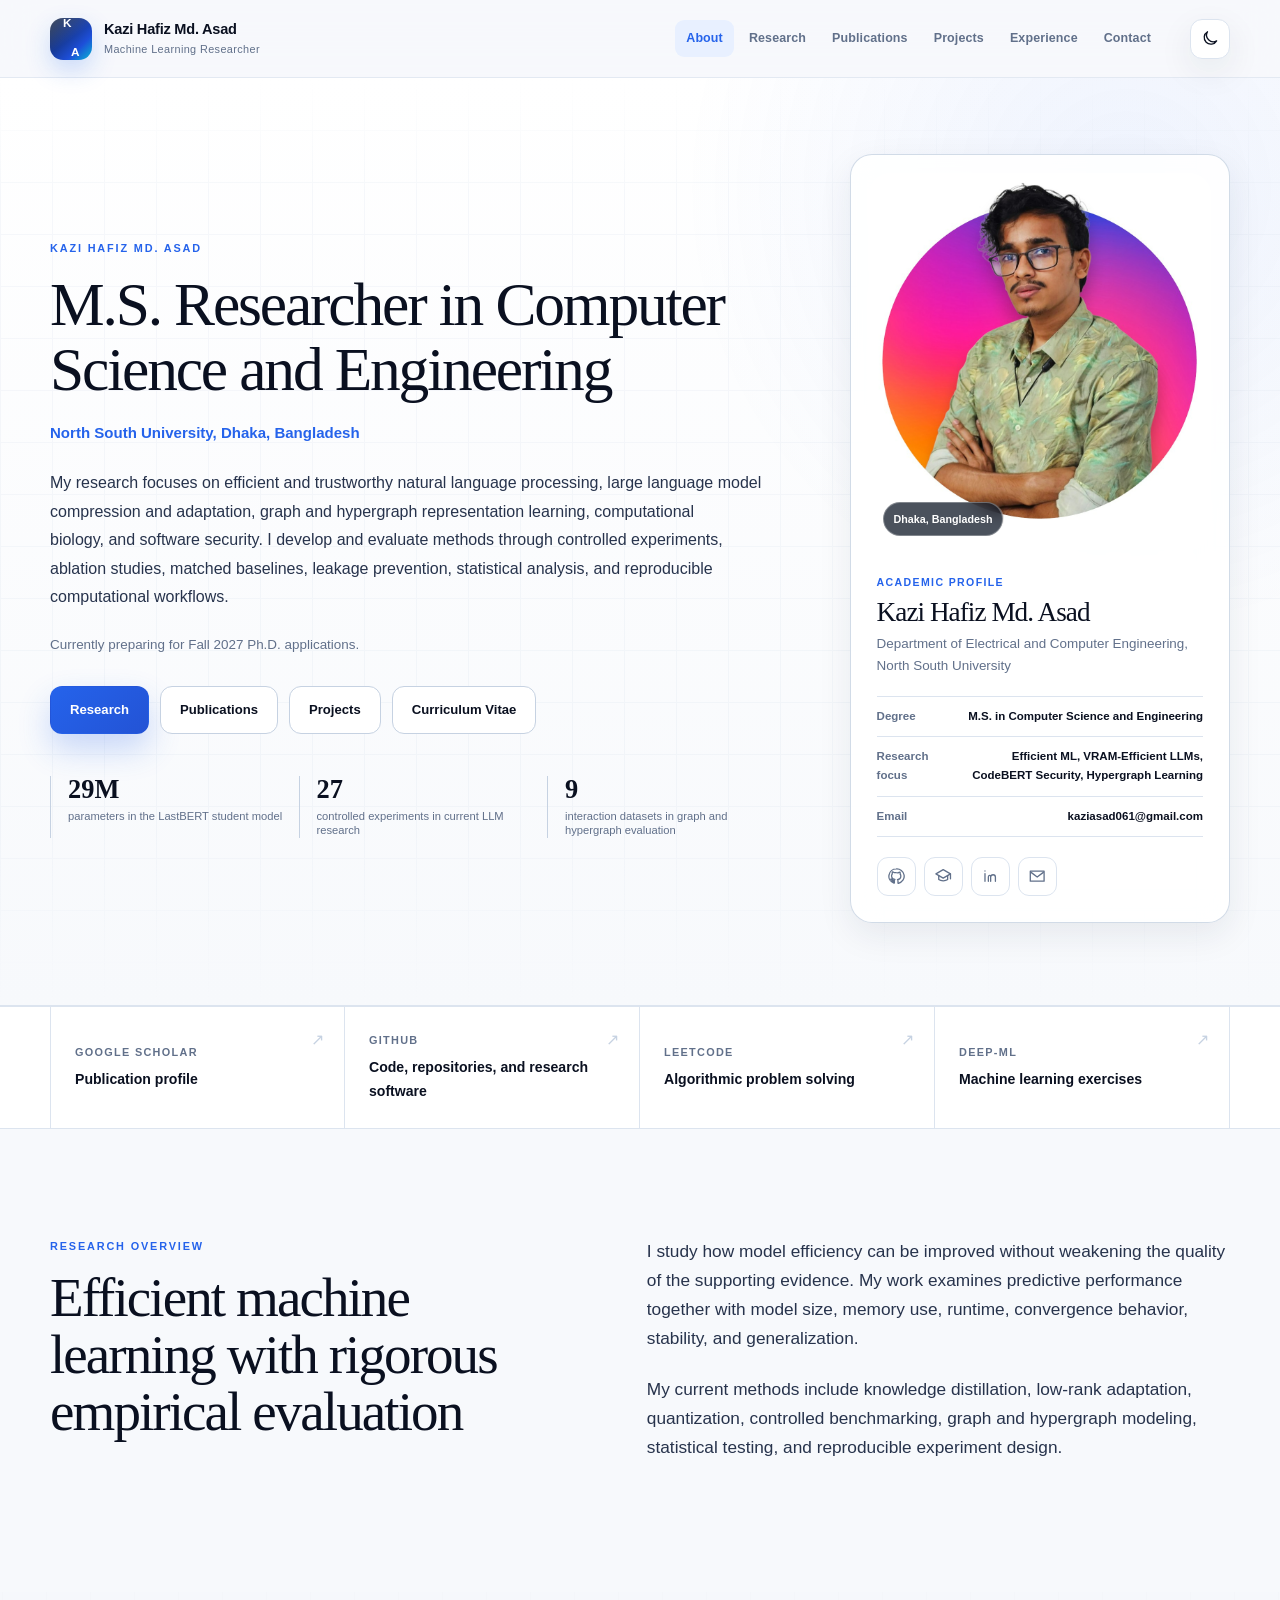
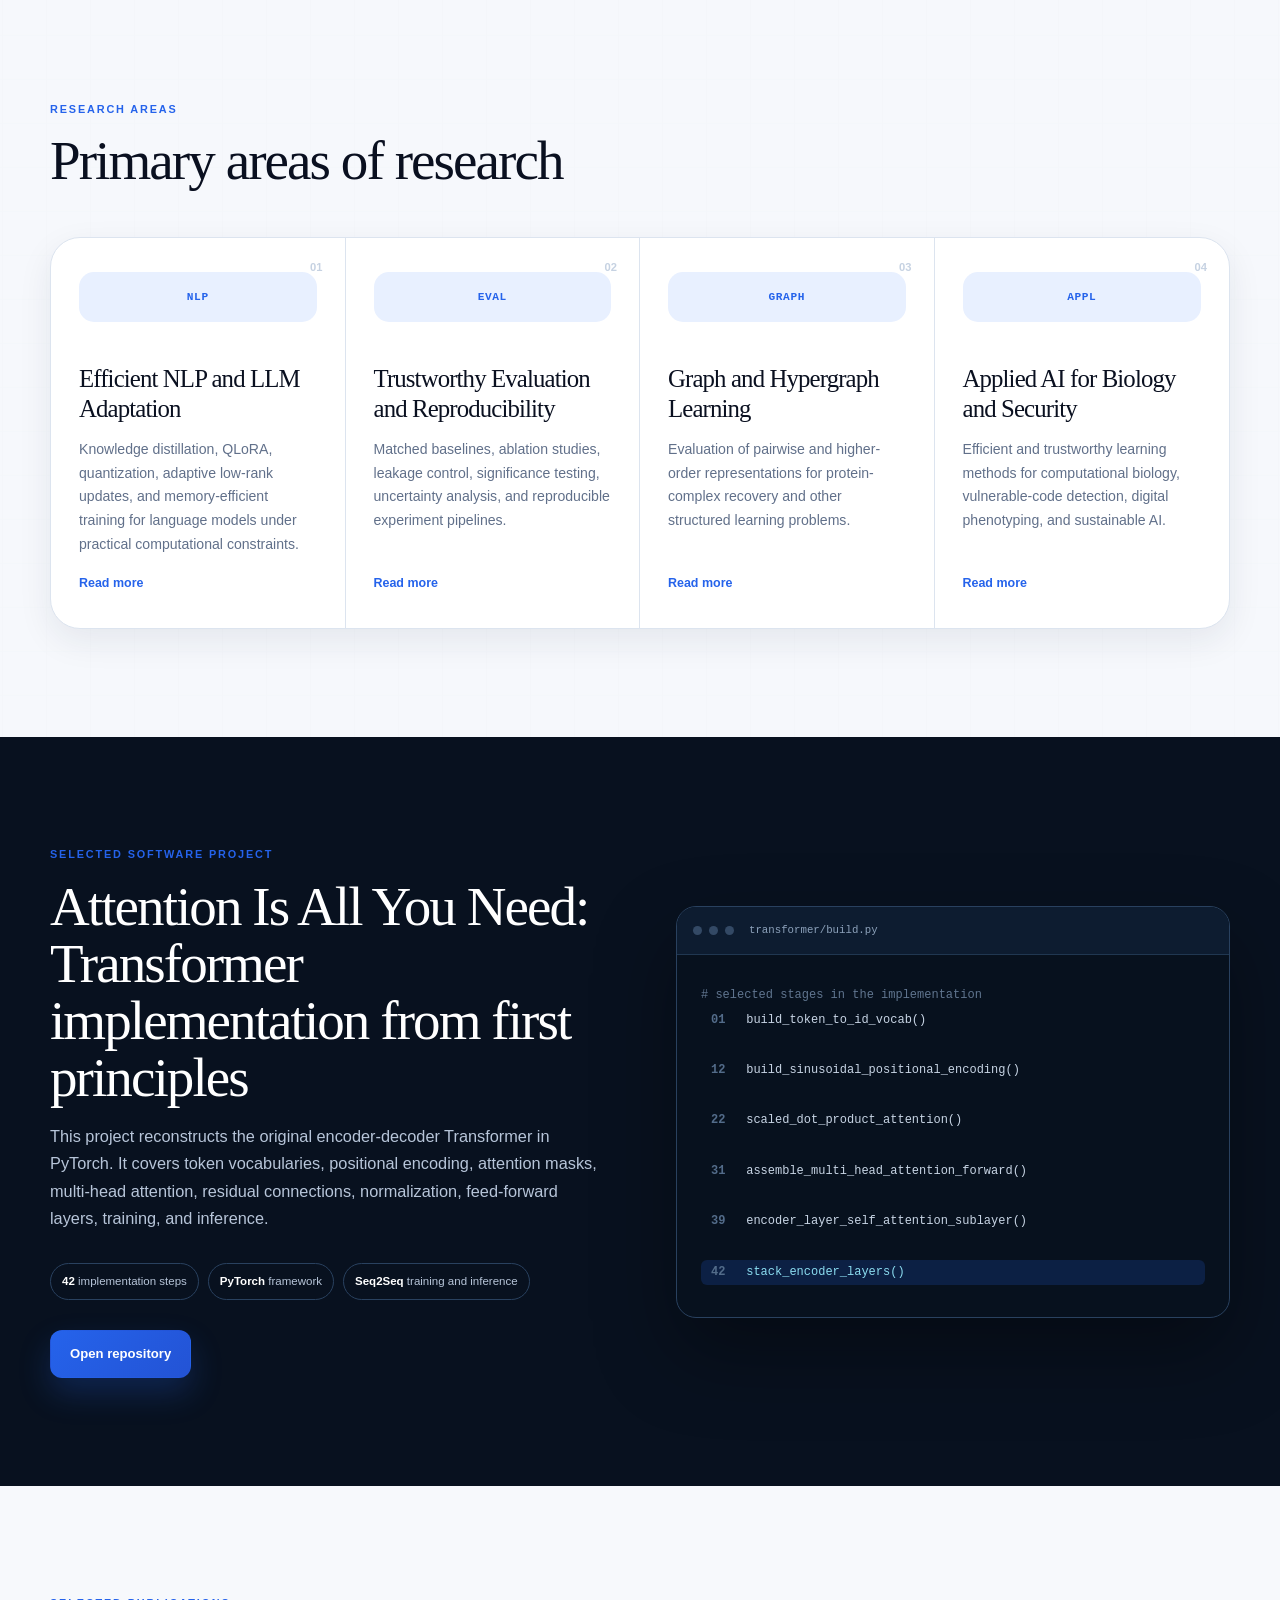
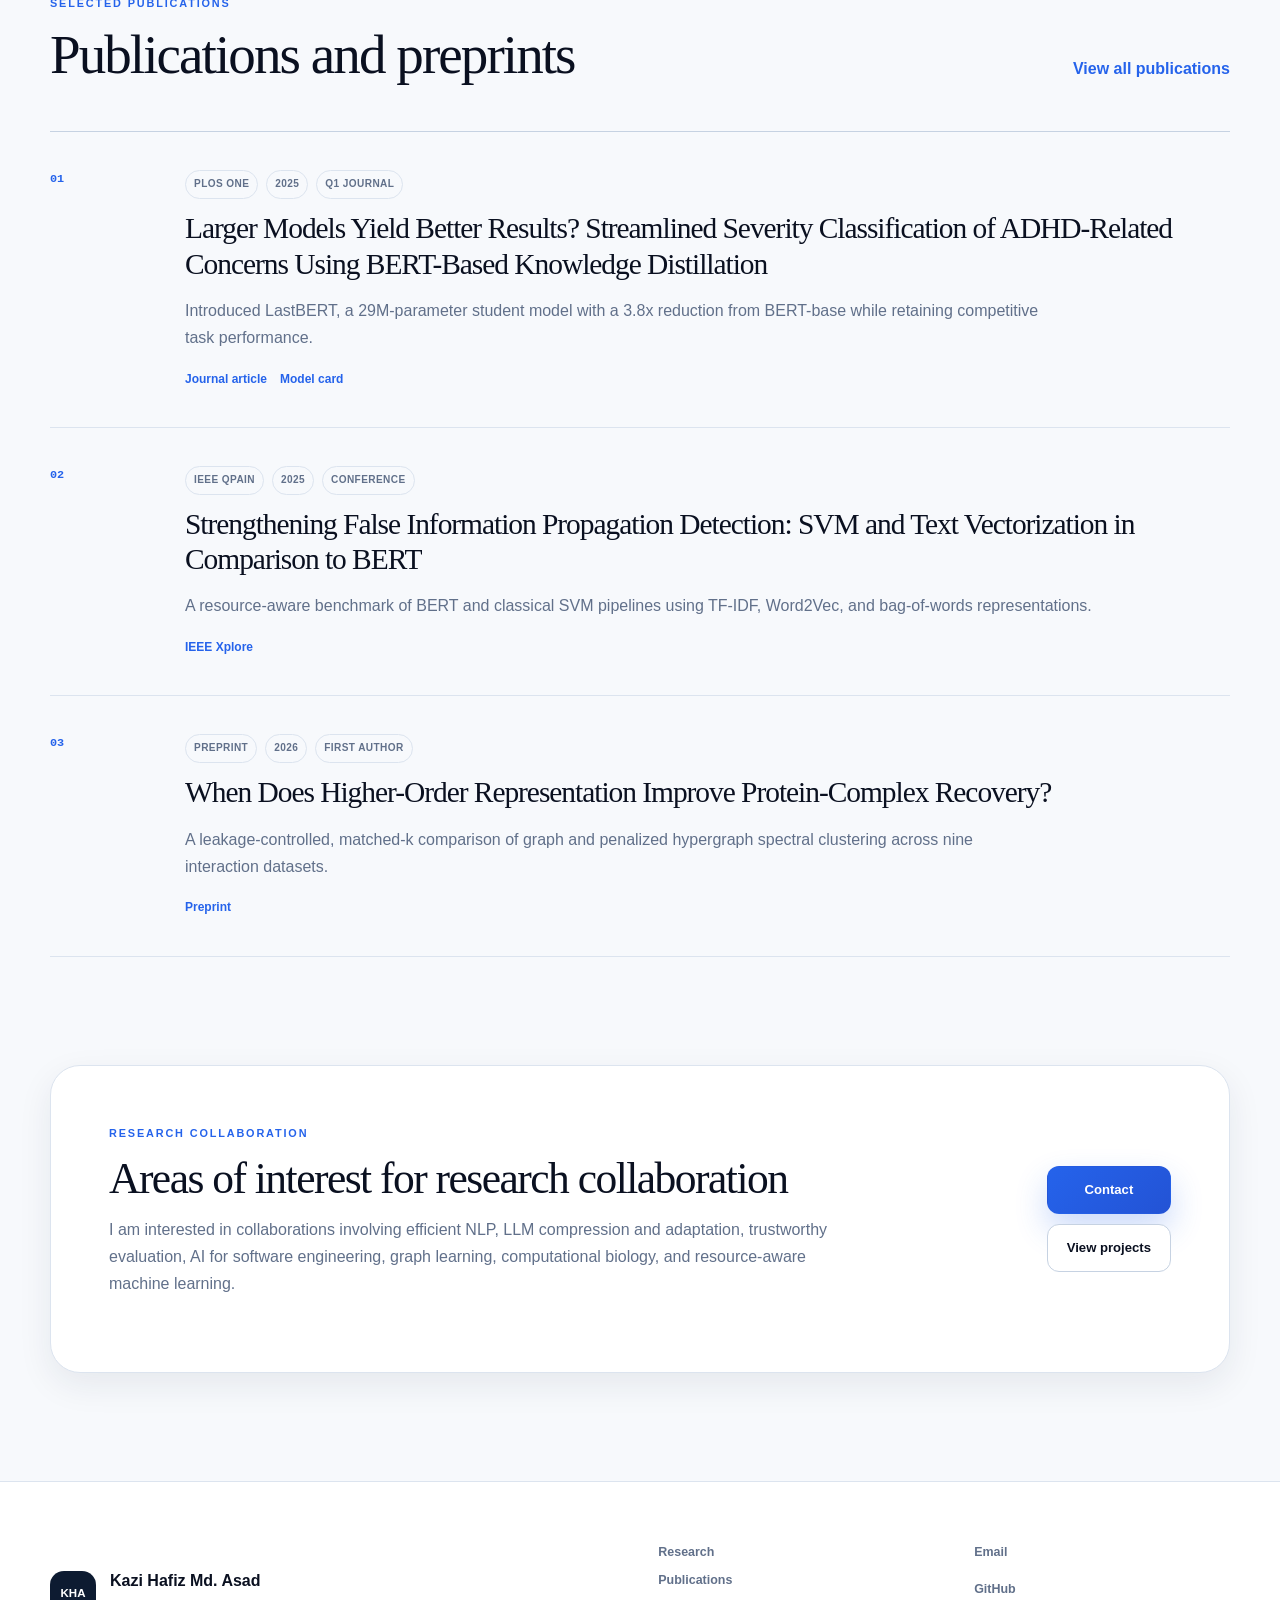
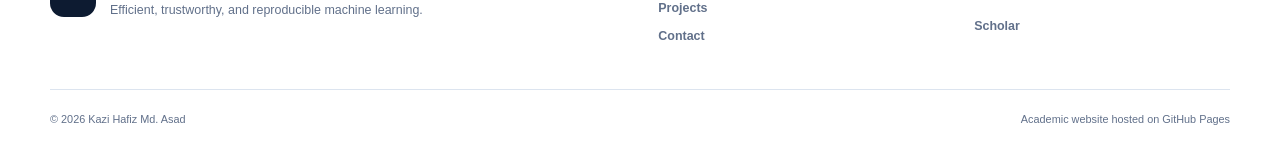
==== commit 2a88b01d: "Add files via upload" ====
--- a/index.html
+++ b/index.html
@@ -160,332 +160,6 @@
     
   
     
-    /* ==========================================================
-       INTERACTIVE RESEARCH PARTICLE FIELD
-       Mouse-responsive scientific network background.
-       Canvas-powered, high-DPI aware, and reduced-motion safe.
-    ========================================================== */
-
-    html {
-      background: var(--paper);
-    }
-
-    body {
-      position: relative;
-      overflow-x: hidden;
-      background: var(--paper);
-    }
-
-    .site-shell {
-      position: relative;
-      z-index: 2;
-      background: transparent;
-    }
-
-    #research-particle-canvas {
-      position: fixed;
-      inset: 0;
-      width: 100%;
-      height: 100%;
-      z-index: 0;
-      pointer-events: none;
-      opacity: .94;
-    }
-
-    .research-canvas-wash {
-      position: fixed;
-      inset: 0;
-      z-index: 1;
-      pointer-events: none;
-      background:
-        radial-gradient(circle at 18% 13%, rgba(37, 99, 235, .105), transparent 30%),
-        radial-gradient(circle at 83% 23%, rgba(14, 165, 233, .075), transparent 28%),
-        radial-gradient(circle at 46% 80%, rgba(99, 102, 241, .055), transparent 34%);
-      mix-blend-mode: normal;
-    }
-
-    /* Keep the research field visible without sacrificing readability. */
-    .home-academic-hero {
-      position: relative;
-      isolation: isolate;
-      overflow: clip;
-      background:
-        radial-gradient(circle at 88% 12%, rgba(37, 99, 235, .07), transparent 32%),
-        linear-gradient(
-          180deg,
-          color-mix(in srgb, var(--surface) 88%, transparent),
-          color-mix(in srgb, var(--paper) 91%, transparent)
-        );
-      backdrop-filter: blur(1.4px);
-      -webkit-backdrop-filter: blur(1.4px);
-    }
-
-    .signal-strip {
-      position: relative;
-      background: color-mix(in srgb, var(--surface) 88%, transparent);
-      backdrop-filter: blur(3px);
-      -webkit-backdrop-filter: blur(3px);
-    }
-
-    main > .section {
-      position: relative;
-      background: color-mix(in srgb, var(--paper) 91%, transparent);
-      backdrop-filter: blur(1.3px);
-      -webkit-backdrop-filter: blur(1.3px);
-    }
-
-    .home-academic-hero::before {
-      content: "";
-      position: absolute;
-      width: clamp(300px, 34vw, 560px);
-      aspect-ratio: 1;
-      right: -11%;
-      top: -29%;
-      z-index: -1;
-      border-radius: 50%;
-      border: 1px solid rgba(37, 99, 235, .12);
-      box-shadow:
-        0 0 0 54px rgba(37, 99, 235, .025),
-        0 0 0 108px rgba(37, 99, 235, .014),
-        0 0 0 164px rgba(37, 99, 235, .008);
-      animation: researchHaloRotate 28s linear infinite;
-    }
-
-    .home-academic-hero::after {
-      content: "";
-      position: absolute;
-      width: 8px;
-      height: 8px;
-      right: 16.8%;
-      top: 14%;
-      z-index: -1;
-      border-radius: 50%;
-      background: rgba(37, 99, 235, .5);
-      box-shadow:
-        0 0 0 8px rgba(37, 99, 235, .055),
-        0 0 24px rgba(37, 99, 235, .18);
-      animation: researchSignalPulse 3.4s ease-in-out infinite;
-    }
-
-    /* High-end restrained motion for interactive surfaces. */
-    .home-academic-hero .profile-panel,
-    .pillar-card,
-    .pub-row,
-    .signal-grid a,
-    .academic-contact-card,
-    .button,
-    .quick-links a {
-      transform: translateZ(0);
-      transition:
-        transform .34s cubic-bezier(.2,.8,.2,1),
-        border-color .34s ease,
-        box-shadow .34s ease,
-        background-color .34s ease;
-    }
-
-    .home-academic-hero .profile-panel:hover {
-      transform: translate3d(0, -6px, 0);
-      box-shadow: 0 24px 60px rgba(8, 17, 31, .13);
-    }
-
-    .pillar-card:hover {
-      transform: translate3d(0, -6px, 0);
-      border-color: rgba(37, 99, 235, .22);
-    }
-
-    .pub-row:hover {
-      transform: translate3d(5px, 0, 0);
-    }
-
-    .signal-grid a:hover,
-    .button:hover,
-    .quick-links a:hover {
-      transform: translate3d(0, -2px, 0);
-    }
-
-    @keyframes researchHaloRotate {
-      from { transform: rotate(0deg) scale(.98); }
-      50%  { transform: rotate(180deg) scale(1.04); }
-      to   { transform: rotate(360deg) scale(.98); }
-    }
-
-    @keyframes researchSignalPulse {
-      0%, 100% {
-        transform: scale(.82);
-        opacity: .45;
-      }
-      50% {
-        transform: scale(1.22);
-        opacity: .92;
-      }
-    }
-
-    @media (max-width: 760px) {
-      #research-particle-canvas {
-        opacity: .76;
-      }
-
-      .research-canvas-wash {
-        opacity: .8;
-      }
-
-      .home-academic-hero::before {
-        right: -45%;
-        top: -18%;
-      }
-
-      .home-academic-hero .profile-panel:hover,
-      .pillar-card:hover,
-      .pub-row:hover,
-      .signal-grid a:hover {
-        transform: none;
-      }
-    }
-
-    @media (prefers-reduced-motion: reduce) {
-      #research-particle-canvas {
-        opacity: .34;
-      }
-
-      .home-academic-hero::before,
-      .home-academic-hero::after {
-        animation: none !important;
-      }
-
-      .home-academic-hero .profile-panel,
-      .pillar-card,
-      .pub-row,
-      .signal-grid a,
-      .academic-contact-card,
-      .button,
-      .quick-links a {
-        transition-duration: .01ms !important;
-      }
-    }
-
-  
-    /* ==========================================================
-       TRANSFORMER CODE WINDOW — ALWAYS DARK
-       Keeps the selected software project code panel readable
-       and visually consistent in both light and dark themes.
-    ========================================================== */
-
-    .home-feature .code-window {
-      position: relative;
-      overflow: hidden;
-      transform: none;
-      color: #dbeafe;
-      border: 1px solid rgba(148, 163, 184, .18);
-      background:
-        radial-gradient(circle at 88% 8%, rgba(59, 130, 246, .10), transparent 34%),
-        linear-gradient(180deg, #0b1220 0%, #08111f 100%);
-      box-shadow:
-        0 24px 60px rgba(8, 17, 31, .16),
-        inset 0 1px 0 rgba(255,255,255,.035);
-    }
-
-    .home-feature .code-window::before {
-      content: "";
-      position: absolute;
-      inset: 0;
-      pointer-events: none;
-      background:
-        linear-gradient(rgba(148, 163, 184, .025) 1px, transparent 1px),
-        linear-gradient(90deg, rgba(148, 163, 184, .018) 1px, transparent 1px);
-      background-size: 28px 28px;
-      opacity: .55;
-    }
-
-    .home-feature .code-window-bar {
-      position: relative;
-      z-index: 1;
-      color: #94a3b8;
-      border-bottom: 1px solid rgba(148, 163, 184, .14);
-      background: rgba(15, 23, 42, .96);
-    }
-
-    .home-feature .code-window-bar code {
-      color: #94a3b8;
-    }
-
-    .home-feature .code-window-bar > span:nth-child(1) {
-      background: #fb7185;
-    }
-
-    .home-feature .code-window-bar > span:nth-child(2) {
-      background: #fbbf24;
-    }
-
-    .home-feature .code-window-bar > span:nth-child(3) {
-      background: #34d399;
-    }
-
-    .home-feature .code-window pre {
-      position: relative;
-      z-index: 1;
-      color: #dbeafe;
-      background: transparent;
-    }
-
-    .home-feature .code-window pre code {
-      color: inherit;
-      background: transparent;
-    }
-
-    .home-feature .code-window .code-comment {
-      color: #64748b;
-    }
-
-    .home-feature .code-window .code-line {
-      color: #cbd5e1;
-    }
-
-    .home-feature .code-window .code-line b {
-      color: #60a5fa;
-      font-weight: 700;
-    }
-
-    .home-feature .code-window .code-line.active {
-      color: #f8fafc;
-      background: linear-gradient(
-        90deg,
-        rgba(37, 99, 235, .18),
-        rgba(37, 99, 235, .045)
-      );
-      border-left-color: #3b82f6;
-    }
-
-    .home-feature .code-window .code-line.active b {
-      color: #93c5fd;
-    }
-
-    /* Explicit light-theme override:
-       this prevents global light-mode card/code rules from turning
-       the editor surface white. */
-    html:not([data-theme="dark"]) .home-feature .code-window,
-    html[data-theme="light"] .home-feature .code-window {
-      color: #dbeafe !important;
-      border-color: rgba(100, 116, 139, .22) !important;
-      background:
-        radial-gradient(circle at 88% 8%, rgba(59, 130, 246, .11), transparent 34%),
-        linear-gradient(180deg, #0b1220 0%, #08111f 100%) !important;
-    }
-
-    html:not([data-theme="dark"]) .home-feature .code-window-bar,
-    html[data-theme="light"] .home-feature .code-window-bar {
-      color: #94a3b8 !important;
-      background: rgba(15, 23, 42, .98) !important;
-      border-bottom-color: rgba(148, 163, 184, .14) !important;
-    }
-
-    html:not([data-theme="dark"]) .home-feature .code-window pre,
-    html:not([data-theme="dark"]) .home-feature .code-window pre code,
-    html[data-theme="light"] .home-feature .code-window pre,
-    html[data-theme="light"] .home-feature .code-window pre code {
-      color: #dbeafe !important;
-      background: transparent !important;
-    }
-
   </style>
   <script>document.documentElement.classList.add('js');</script>
 
@@ -513,10 +187,6 @@
   </script>
 </head>
 <body>
-
-  <canvas id="research-particle-canvas" aria-hidden="true"></canvas>
-  <div class="research-canvas-wash" aria-hidden="true"></div>
-
 <a class="skip-link" href="#main">Skip to content</a>
 <div class="site-shell">
   <header class="site-header">
@@ -755,391 +425,7 @@
 </div>
 <script src="assets/js/site-config.js"></script>
 <script src="assets/js/main.js"></script>
-
-<script>
-(() => {
-  const canvas = document.getElementById('research-particle-canvas');
-  if (!canvas) return;
-
-  const ctx = canvas.getContext('2d', { alpha: true });
-  const reduceMotion = window.matchMedia('(prefers-reduced-motion: reduce)');
-
-  let width = 0;
-  let height = 0;
-  let dpr = 1;
-  let particles = [];
-  let animationFrame = null;
-  let lastTime = performance.now();
-
-  const pointer = {
-    x: -9999,
-    y: -9999,
-    lastX: -9999,
-    lastY: -9999,
-    vx: 0,
-    vy: 0,
-    speed: 0,
-    active: false,
-    energy: 0
-  };
-
-  const settings = {
-    connectionDistance: 128,
-    pointerRadius: 210,
-    baseSpeed: 0.30,
-    friction: 0.987,
-    pointerForce: 1.85,
-    swirlForce: 0.54
-  };
-
-  function parseAccent() {
-    const raw = getComputedStyle(document.documentElement)
-      .getPropertyValue('--accent')
-      .trim();
-
-    if (raw.startsWith('#')) {
-      let hex = raw.slice(1);
-      if (hex.length === 3) {
-        hex = hex.split('').map(c => c + c).join('');
-      }
-      const value = parseInt(hex, 16);
-      if (!Number.isNaN(value)) {
-        return {
-          r: (value >> 16) & 255,
-          g: (value >> 8) & 255,
-          b: value & 255
-        };
-      }
-    }
-
-    const match = raw.match(/(\d+)[^\d]+(\d+)[^\d]+(\d+)/);
-    if (match) {
-      return {
-        r: Number(match[1]),
-        g: Number(match[2]),
-        b: Number(match[3])
-      };
-    }
-
-    return { r: 37, g: 99, b: 235 };
-  }
-
-  let accent = parseAccent();
-
-  class Particle {
-    constructor() {
-      this.reset(true);
-    }
-
-    reset(initial = false) {
-      this.x = Math.random() * width;
-      this.y = Math.random() * height;
-
-      const angle = Math.random() * Math.PI * 2;
-      const speed = settings.baseSpeed * (0.55 + Math.random() * 1.4);
-
-      this.vx = Math.cos(angle) * speed;
-      this.vy = Math.sin(angle) * speed;
-
-      this.homeVx = this.vx;
-      this.homeVy = this.vy;
-
-      this.radius = 0.8 + Math.random() * 1.55;
-      this.depth = 0.58 + Math.random() * 0.78;
-      this.alpha = 0.28 + Math.random() * 0.48;
-      this.phase = Math.random() * Math.PI * 2;
-
-      if (!initial) {
-        const edge = Math.floor(Math.random() * 4);
-        if (edge === 0) this.x = -8;
-        if (edge === 1) this.x = width + 8;
-        if (edge === 2) this.y = -8;
-        if (edge === 3) this.y = height + 8;
-      }
-    }
-
-    update(dt, time) {
-      const dx = this.x - pointer.x;
-      const dy = this.y - pointer.y;
-      const distSq = dx * dx + dy * dy;
-      const pointerRadiusSq = settings.pointerRadius * settings.pointerRadius;
-
-      if (pointer.active && distSq < pointerRadiusSq) {
-        const dist = Math.sqrt(distSq) || 1;
-        const influence = 1 - dist / settings.pointerRadius;
-
-        // Repel nodes from the pointer.
-        const repel = influence * settings.pointerForce * this.depth;
-        this.vx += (dx / dist) * repel * dt;
-        this.vy += (dy / dist) * repel * dt;
-
-        // Fast mouse movement creates a research-flow / vector-field swirl.
-        const tangentX = -dy / dist;
-        const tangentY = dx / dist;
-        const directionalEnergy = Math.min(pointer.speed / 36, 1.9);
-
-        this.vx += tangentX * influence * settings.swirlForce * directionalEnergy * dt;
-        this.vy += tangentY * influence * settings.swirlForce * directionalEnergy * dt;
-
-        // Some of the pointer velocity transfers into the particle field,
-        // which makes direction visibly change when the mouse "cuts" through it.
-        this.vx += pointer.vx * influence * 0.012 * this.depth;
-        this.vy += pointer.vy * influence * 0.012 * this.depth;
-      }
-
-      // Slow autonomous scientific-flow motion so the field never feels static.
-      this.vx += Math.sin(time * 0.00028 + this.phase) * 0.0028 * dt;
-      this.vy += Math.cos(time * 0.00024 + this.phase) * 0.0024 * dt;
-
-      // Gently restore the original drift instead of letting the field explode.
-      this.vx += (this.homeVx - this.vx) * 0.0042 * dt;
-      this.vy += (this.homeVy - this.vy) * 0.0042 * dt;
-
-      const maxSpeed = 2.75 + pointer.energy * 1.35;
-      const currentSpeed = Math.hypot(this.vx, this.vy);
-      if (currentSpeed > maxSpeed) {
-        const scale = maxSpeed / currentSpeed;
-        this.vx *= scale;
-        this.vy *= scale;
-      }
-
-      this.vx *= Math.pow(settings.friction, dt);
-      this.vy *= Math.pow(settings.friction, dt);
-
-      this.x += this.vx * dt;
-      this.y += this.vy * dt;
-
-      const margin = 32;
-      if (this.x < -margin) this.x = width + margin;
-      if (this.x > width + margin) this.x = -margin;
-      if (this.y < -margin) this.y = height + margin;
-      if (this.y > height + margin) this.y = -margin;
-    }
-
-    draw(time) {
-      const pulse = 0.78 + Math.sin(time * 0.001 + this.phase) * 0.22;
-      const radius = this.radius * pulse;
-
-      ctx.beginPath();
-      ctx.arc(this.x, this.y, radius, 0, Math.PI * 2);
-      ctx.fillStyle = `rgba(${accent.r}, ${accent.g}, ${accent.b}, ${this.alpha})`;
-      ctx.fill();
-
-      // A few larger particles receive a tiny halo, like highlighted data nodes.
-      if (this.radius > 1.75) {
-        ctx.beginPath();
-        ctx.arc(this.x, this.y, radius + 4.2, 0, Math.PI * 2);
-        ctx.strokeStyle = `rgba(${accent.r}, ${accent.g}, ${accent.b}, ${this.alpha * 0.11})`;
-        ctx.lineWidth = 0.7;
-        ctx.stroke();
-      }
-    }
-  }
-
-  function desiredParticleCount() {
-    const area = width * height;
-    if (reduceMotion.matches) return Math.max(38, Math.min(72, Math.round(area / 26000)));
-    if (width < 700) return Math.max(62, Math.min(94, Math.round(area / 15000)));
-    return Math.max(105, Math.min(185, Math.round(area / 10500)));
-  }
-
-  function rebuildParticles() {
-    const count = desiredParticleCount();
-    particles = Array.from({ length: count }, () => new Particle());
-  }
-
-  function resize() {
-    dpr = Math.min(window.devicePixelRatio || 1, 2);
-    width = window.innerWidth;
-    height = window.innerHeight;
-
-    canvas.width = Math.round(width * dpr);
-    canvas.height = Math.round(height * dpr);
-    canvas.style.width = `${width}px`;
-    canvas.style.height = `${height}px`;
-
-    ctx.setTransform(dpr, 0, 0, dpr, 0, 0);
-
-    accent = parseAccent();
-    rebuildParticles();
-  }
-
-  function drawConnections() {
-    const maxDist = settings.connectionDistance;
-    const maxDistSq = maxDist * maxDist;
-
-    for (let i = 0; i < particles.length; i++) {
-      const a = particles[i];
-
-      for (let j = i + 1; j < particles.length; j++) {
-        const b = particles[j];
-
-        const dx = a.x - b.x;
-        const dy = a.y - b.y;
-        const distSq = dx * dx + dy * dy;
-
-        if (distSq < maxDistSq) {
-          const dist = Math.sqrt(distSq);
-          const alpha = (1 - dist / maxDist) * 0.105;
-
-          ctx.beginPath();
-          ctx.moveTo(a.x, a.y);
-          ctx.lineTo(b.x, b.y);
-          ctx.strokeStyle = `rgba(${accent.r}, ${accent.g}, ${accent.b}, ${alpha})`;
-          ctx.lineWidth = 0.56;
-          ctx.stroke();
-        }
-      }
-    }
-  }
-
-  function drawPointerField() {
-    if (!pointer.active || pointer.energy < 0.02) return;
-
-    // Mouse influence ring.
-    const gradient = ctx.createRadialGradient(
-      pointer.x, pointer.y, 0,
-      pointer.x, pointer.y, settings.pointerRadius
-    );
-
-    gradient.addColorStop(
-      0,
-      `rgba(${accent.r}, ${accent.g}, ${accent.b}, ${0.065 * pointer.energy})`
-    );
-    gradient.addColorStop(
-      0.38,
-      `rgba(${accent.r}, ${accent.g}, ${accent.b}, ${0.028 * pointer.energy})`
-    );
-    gradient.addColorStop(
-      1,
-      `rgba(${accent.r}, ${accent.g}, ${accent.b}, 0)`
-    );
-
-    ctx.fillStyle = gradient;
-    ctx.beginPath();
-    ctx.arc(pointer.x, pointer.y, settings.pointerRadius, 0, Math.PI * 2);
-    ctx.fill();
-
-    // Direction vector: subtle line showing the mouse's current flow direction.
-    if (pointer.speed > 3) {
-      const length = Math.min(pointer.speed * 2.2, 74);
-      const mag = Math.hypot(pointer.vx, pointer.vy) || 1;
-      const nx = pointer.vx / mag;
-      const ny = pointer.vy / mag;
-
-      ctx.beginPath();
-      ctx.moveTo(pointer.x - nx * length * 0.18, pointer.y - ny * length * 0.18);
-      ctx.lineTo(pointer.x + nx * length, pointer.y + ny * length);
-      ctx.strokeStyle = `rgba(${accent.r}, ${accent.g}, ${accent.b}, ${0.13 * pointer.energy})`;
-      ctx.lineWidth = 0.8;
-      ctx.setLineDash([3, 7]);
-      ctx.stroke();
-      ctx.setLineDash([]);
-    }
-  }
-
-  function animate(now) {
-    const elapsed = Math.min((now - lastTime) / 16.667, 2);
-    lastTime = now;
-
-    ctx.clearRect(0, 0, width, height);
-
-    pointer.energy *= 0.955;
-    pointer.vx *= 0.88;
-    pointer.vy *= 0.88;
-    pointer.speed = Math.hypot(pointer.vx, pointer.vy);
-
-    for (const particle of particles) {
-      particle.update(elapsed, now);
-    }
-
-    drawConnections();
-
-    for (const particle of particles) {
-      particle.draw(now);
-    }
-
-    drawPointerField();
-
-    animationFrame = requestAnimationFrame(animate);
-  }
-
-  function onPointerMove(event) {
-    const x = event.clientX;
-    const y = event.clientY;
-
-    if (!pointer.active) {
-      pointer.lastX = x;
-      pointer.lastY = y;
-    }
-
-    pointer.vx = x - pointer.lastX;
-    pointer.vy = y - pointer.lastY;
-    pointer.speed = Math.hypot(pointer.vx, pointer.vy);
-    pointer.energy = Math.min(1.35, 0.22 + pointer.speed / 24);
-
-    pointer.x = x;
-    pointer.y = y;
-    pointer.lastX = x;
-    pointer.lastY = y;
-    pointer.active = true;
-  }
-
-  function onPointerLeave() {
-    pointer.active = false;
-    pointer.x = -9999;
-    pointer.y = -9999;
-  }
-
-  function onTouchMove(event) {
-    const touch = event.touches && event.touches[0];
-    if (!touch) return;
-
-    onPointerMove({
-      clientX: touch.clientX,
-      clientY: touch.clientY
-    });
-  }
-
-  window.addEventListener('resize', resize, { passive: true });
-  window.addEventListener('pointermove', onPointerMove, { passive: true });
-  document.documentElement.addEventListener('mouseleave', onPointerLeave, { passive: true });
-  window.addEventListener('touchmove', onTouchMove, { passive: true });
-  window.addEventListener('touchend', onPointerLeave, { passive: true });
-
-  // Re-read the site's accent after theme changes.
-  const themeObserver = new MutationObserver(() => {
-    accent = parseAccent();
-  });
-  themeObserver.observe(document.documentElement, {
-    attributes: true,
-    attributeFilter: ['class', 'data-theme', 'style']
-  });
-
-  reduceMotion.addEventListener?.('change', resize);
-
-  resize();
-
-  if (reduceMotion.matches) {
-    // Render a calm static field for reduced-motion users.
-    ctx.clearRect(0, 0, width, height);
-    drawConnections();
-    particles.forEach(p => p.draw(0));
-  } else {
-    animationFrame = requestAnimationFrame(animate);
-  }
-
-  document.addEventListener('visibilitychange', () => {
-    if (document.hidden && animationFrame) {
-      cancelAnimationFrame(animationFrame);
-      animationFrame = null;
-    } else if (!document.hidden && !reduceMotion.matches && !animationFrame) {
-      lastTime = performance.now();
-      animationFrame = requestAnimationFrame(animate);
-    }
-  });
-})();
-</script>
+<script src="assets/js/research-field.js" defer></script>
 
 </body>
 </html>
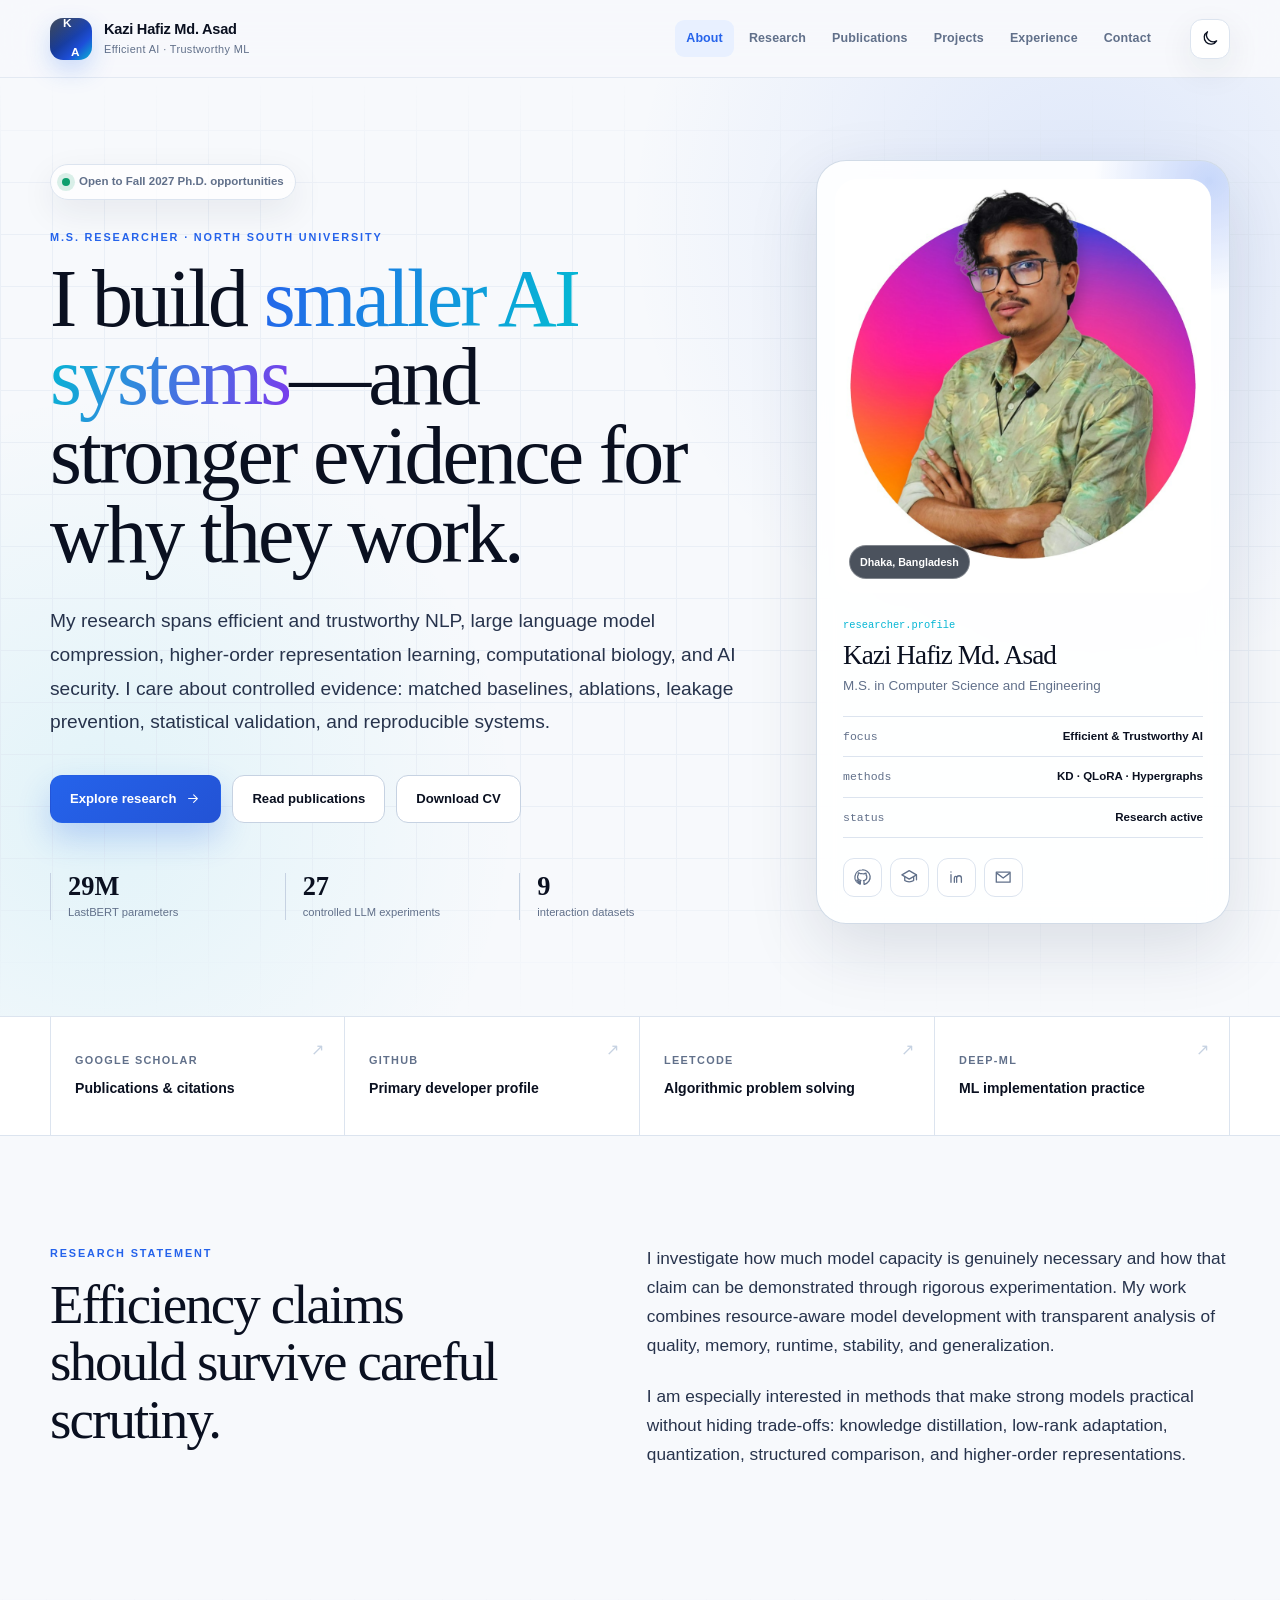
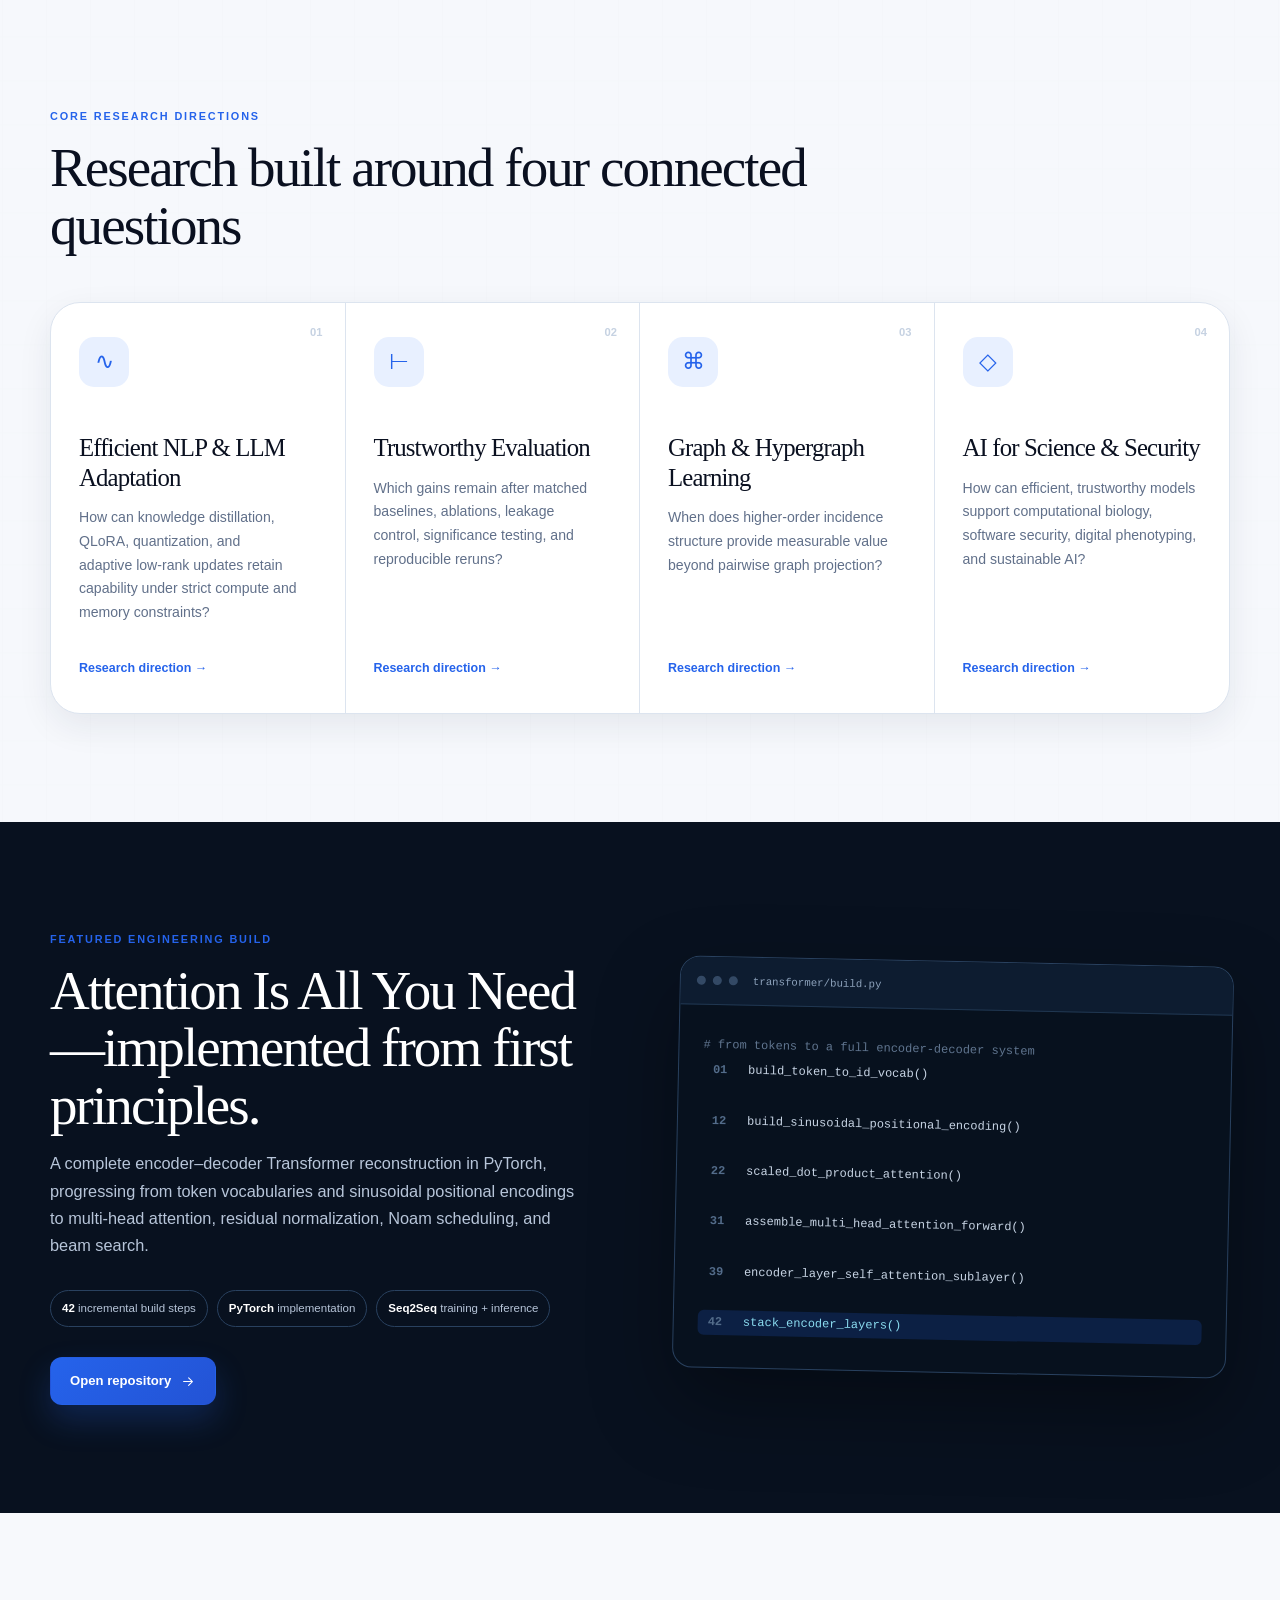
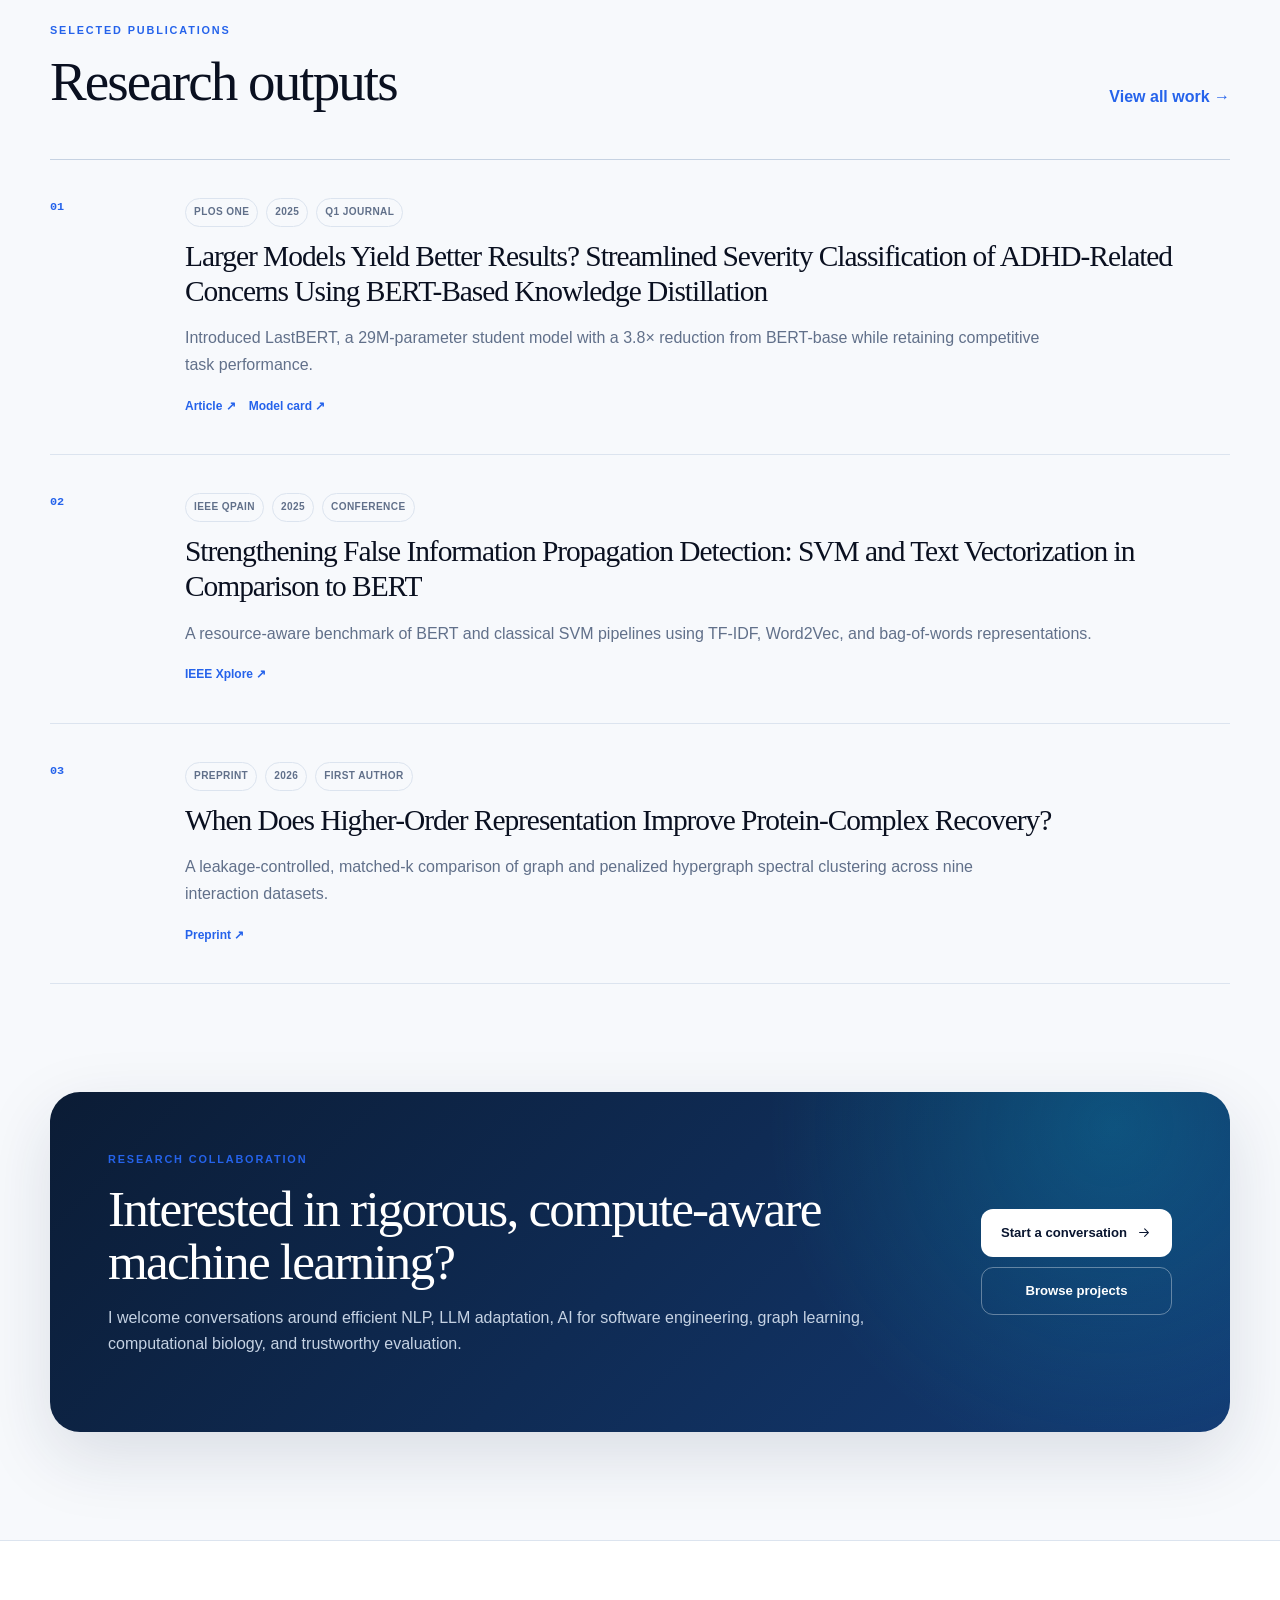
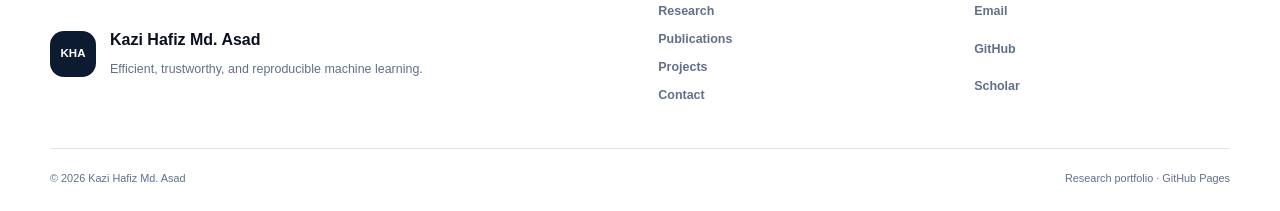
==== commit f0afb201: "Add files via upload" ====
--- a/index.html
+++ b/index.html
@@ -3,14 +3,14 @@
 <head>
   <meta charset="utf-8">
   <meta name="viewport" content="width=device-width, initial-scale=1">
-  <title>Kazi Hafiz Md. Asad | Academic Website</title>
-  <meta name="description" content="Academic website of Kazi Hafiz Md. Asad, an M.S. researcher in Computer Science and Engineering working on efficient and trustworthy machine learning, NLP, LLM adaptation, graph learning, computational biology, and software security.">
+  <title>About · Kazi Hafiz Md. Asad</title>
+  <meta name="description" content="M.S. researcher working on efficient and trustworthy NLP, large language model compression, higher-order representation learning, computational biology, and AI security.">
   <meta name="author" content="Kazi Hafiz Md. Asad">
   <meta name="theme-color" content="#08111f">
   <meta name="color-scheme" content="light dark">
   <link rel="canonical" href="https://kazi-hafiz-md-asad.github.io/">
-  <meta property="og:title" content="Kazi Hafiz Md. Asad | Academic Website">
-  <meta property="og:description" content="M.S. researcher in Computer Science and Engineering focused on efficient and trustworthy machine learning.">
+  <meta property="og:title" content="About · Kazi Hafiz Md. Asad">
+  <meta property="og:description" content="M.S. researcher working on efficient and trustworthy NLP, large language model compression, higher-order representation learning, computational biology, and AI security.">
   <meta property="og:type" content="website">
   <meta property="og:url" content="https://kazi-hafiz-md-asad.github.io/">
   <meta property="og:site_name" content="Kazi Hafiz Md. Asad">
@@ -18,173 +18,28 @@
   <link rel="icon" href="assets/img/favicon.svg" type="image/svg+xml">
   <link rel="manifest" href="site.webmanifest">
   <link rel="stylesheet" href="assets/css/style.css">
-  <style>
-    .home-academic-hero {
-      min-height: auto;
-      border-bottom: 1px solid var(--line);
-      background:
-        radial-gradient(circle at 88% 12%, rgba(37, 99, 235, .08), transparent 32%),
-        linear-gradient(180deg, var(--surface), var(--paper));
-    }
-
-    .home-academic-hero .hero-grid-bg {
-      opacity: .24;
-    }
-
-    .home-academic-hero .hero-grid {
-      grid-template-columns: minmax(0, 1.25fr) minmax(300px, .65fr);
-      gap: 68px;
-      padding: 76px 0 82px;
-    }
-
-    .home-academic-hero h1 {
-      max-width: 820px;
-      font-size: clamp(2.55rem, 4.8vw, 4.75rem);
-      line-height: 1.06;
-      letter-spacing: -.035em;
-    }
-
-    .academic-affiliation {
-      margin: 18px 0 0;
-      color: var(--accent);
-      font-size: .94rem;
-      font-weight: 800;
-    }
-
-    .home-academic-hero .hero-lead {
-      max-width: 820px;
-      margin-top: 24px;
-      font-size: clamp(1rem, 1.25vw, 1.12rem);
-      line-height: 1.78;
-    }
-
-    .academic-note {
-      margin: 22px 0 0;
-      color: var(--muted);
-      font-size: .84rem;
-    }
-
-    .home-academic-hero .hero-actions {
-      margin-top: 30px;
-    }
-
-    .home-academic-hero .hero-proof {
-      margin-top: 42px;
-      max-width: 760px;
-    }
-
-    .home-academic-hero .profile-panel {
-      border-radius: 22px;
-      box-shadow: var(--shadow-soft);
-    }
-
-    .home-academic-hero .profile-glow {
-      display: none;
-    }
-
-    .profile-label {
-      display: block;
-      color: var(--accent);
-      font-size: .66rem;
-      font-weight: 900;
-      letter-spacing: .13em;
-      text-transform: uppercase;
-    }
-
-    .home-academic-hero .profile-meta li span {
-      font-family: inherit;
-      font-weight: 700;
-    }
-
-    .formal-pillar .pillar-icon {
-      width: auto;
-      min-width: 50px;
-      padding: 0 10px;
-      font-family: ui-monospace, SFMono-Regular, Menlo, monospace;
-      font-size: .7rem;
-      font-weight: 900;
-      letter-spacing: .05em;
-    }
-
-    .formal-pillar .pillar-card {
-      min-height: 390px;
-    }
-
-    .formal-pillar .pillar-card h3 {
-      margin-top: 42px;
-    }
-
-    .home-feature .code-window {
-      transform: none;
-    }
-
-    .academic-contact-card {
-      color: var(--ink);
-      border: 1px solid var(--line);
-      background: var(--surface);
-      box-shadow: var(--shadow-soft);
-    }
-
-    .academic-contact-card h2 {
-      max-width: 760px;
-      color: var(--ink);
-      font-size: clamp(1.9rem, 3.4vw, 3rem);
-    }
-
-    .academic-contact-card p:not(.eyebrow) {
-      color: var(--muted);
-    }
-
-    @media (max-width: 980px) {
-      .home-academic-hero .hero-grid {
-        grid-template-columns: 1fr;
-        gap: 48px;
-      }
-
-      .home-academic-hero .profile-panel {
-        max-width: 470px;
-      }
-    }
-
-    @media (max-width: 640px) {
-      .home-academic-hero .hero-grid {
-        padding: 58px 0 66px;
-      }
-
-      .home-academic-hero h1 {
-        font-size: clamp(2.25rem, 11vw, 3.5rem);
-      }
-    }
-  
-
-    
-  
-    
-  </style>
   <script>document.documentElement.classList.add('js');</script>
 
-  <script type="application/ld+json">
-  {
-    "@context": "https://schema.org",
-    "@type": "Person",
-    "name": "Kazi Hafiz Md. Asad",
-    "url": "https://kazi-hafiz-md-asad.github.io/",
-    "jobTitle": "M.S. Researcher in Computer Science and Engineering",
-    "affiliation": {
-      "@type": "CollegeOrUniversity",
-      "name": "North South University"
-    },
-    "email": "mailto:kazi.asad@northsouth.edu",
-    "sameAs": [
-      "https://github.com/donnowhattodo",
-      "https://linkedin.com/in/kaziasadcse",
-      "https://scholar.google.com/citations?user=24zDLJMAAAAJ&hl=en",
-      "https://twitter.com/ImKaziAsad",
-      "https://leetcode.com/u/ImMasterPutin/",
-      "https://www.deep-ml.com/profile/7ysd47LWjIM21Ng2NGWvlmxS0Du1"
-    ]
-  }
-  </script>
+<script type="application/ld+json">
+{
+  "@context": "https://schema.org",
+  "@type": "Person",
+  "name": "Kazi Hafiz Md. Asad",
+  "url": "https://kazi-hafiz-md-asad.github.io/",
+  "jobTitle": "M.S. Researcher in Computer Science and Engineering",
+  "affiliation": {"@type": "CollegeOrUniversity", "name": "North South University"},
+  "email": "mailto:kazi.asad@northsouth.edu",
+  "sameAs": [
+    "https://github.com/kazi-hafiz-md-asad",
+    "https://github.com/donnowhattodo",
+    "https://linkedin.com/in/kaziasadcse",
+    "https://scholar.google.com/citations?user=24zDLJMAAAAJ&hl=en",
+    "https://twitter.com/ImKaziAsad",
+    "https://leetcode.com/u/ImMasterPutin/",
+    "https://www.deep-ml.com/profile/7ysd47LWjIM21Ng2NGWvlmxS0Du1"
+  ]
+}
+</script>
 </head>
 <body>
 <a class="skip-link" href="#main">Skip to content</a>
@@ -193,215 +48,127 @@
     <div class="container nav-wrap">
       <a class="brand" href="index.html" aria-label="Kazi Hafiz Md. Asad home">
         <span class="brand-mark" aria-hidden="true"><span>K</span><span>A</span></span>
-        <span class="brand-copy"><strong>Kazi Hafiz Md. Asad</strong><small>Machine Learning Researcher</small></span>
+        <span class="brand-copy"><strong>Kazi Hafiz Md. Asad</strong><small>Efficient AI · Trustworthy ML</small></span>
       </a>
       <button class="menu-toggle" type="button" aria-label="Open navigation" aria-expanded="false"><span></span><span></span><span></span></button>
-      <nav class="site-nav" aria-label="Primary navigation">
-        <a class="nav-link active" href="index.html">About</a>
-        <a class="nav-link" href="research.html">Research</a>
-        <a class="nav-link" href="publications.html">Publications</a>
-        <a class="nav-link" href="projects.html">Projects</a>
-        <a class="nav-link" href="experience.html">Experience</a>
-        <a class="nav-link" href="contact.html">Contact</a>
-      </nav>
-      <button class="theme-toggle" type="button" aria-label="Toggle color theme">
-        <svg class="sun" viewBox="0 0 24 24" aria-hidden="true"><circle cx="12" cy="12" r="4"/><path d="M12 2v2M12 20v2M4.93 4.93l1.42 1.42M17.66 17.66l1.41 1.41M2 12h2M20 12h2M4.93 19.07l1.42-1.42M17.66 6.34l1.41-1.41"/></svg>
-        <svg class="moon" viewBox="0 0 24 24" aria-hidden="true"><path d="M20.4 15.5A8.7 8.7 0 0 1 8.5 3.6a8.7 8.7 0 1 0 11.9 11.9Z"/></svg>
-      </button>
+      <nav class="site-nav" aria-label="Primary navigation"><a class="nav-link active" href="index.html">About</a><a class="nav-link" href="research.html">Research</a><a class="nav-link" href="publications.html">Publications</a><a class="nav-link" href="projects.html">Projects</a><a class="nav-link" href="experience.html">Experience</a><a class="nav-link" href="contact.html">Contact</a></nav>
+      <button class="theme-toggle" type="button" aria-label="Toggle color theme"><svg class="sun" viewBox="0 0 24 24" aria-hidden="true"><circle cx="12" cy="12" r="4"/><path d="M12 2v2M12 20v2M4.93 4.93l1.42 1.42M17.66 17.66l1.41 1.41M2 12h2M20 12h2M4.93 19.07l1.42-1.42M17.66 6.34l1.41-1.41"/></svg><svg class="moon" viewBox="0 0 24 24" aria-hidden="true"><path d="M20.4 15.5A8.7 8.7 0 0 1 8.5 3.6a8.7 8.7 0 1 0 11.9 11.9Z"/></svg></button>
     </div>
   </header>
+  <main id="main">
+<section class="hero hero-home">
+  <div class="hero-grid-bg" aria-hidden="true"></div>
+  <div class="container hero-grid">
+    <div class="hero-copy reveal">
+      <div class="status-line"><span class="status-dot"></span>Open to Fall 2027 Ph.D. opportunities</div>
+      <p class="eyebrow">M.S. Researcher · North South University</p>
+      <h1>I build <em>smaller AI systems</em>—and stronger evidence for why they work.</h1>
+      <p class="hero-lead">My research spans efficient and trustworthy NLP, large language model compression, higher-order representation learning, computational biology, and AI security. I care about controlled evidence: matched baselines, ablations, leakage prevention, statistical validation, and reproducible systems.</p>
+      <div class="hero-actions">
+        <a class="button primary" href="research.html">Explore research <svg viewBox="0 0 24 24" aria-hidden="true"><path d="M5 12h14M13 6l6 6-6 6"/></svg></a>
+        <a class="button ghost" href="publications.html">Read publications</a>
+        <a class="button ghost cv-link" href="#" hidden>Download CV</a>
+      </div>
+      <div class="hero-proof">
+        <div><strong>29M</strong><span>LastBERT parameters</span></div>
+        <div><strong>27</strong><span>controlled LLM experiments</span></div>
+        <div><strong>9</strong><span>interaction datasets</span></div>
+      </div>
+    </div>
+    <aside class="profile-panel reveal" aria-label="Researcher profile card">
+      <div class="profile-glow" aria-hidden="true"></div>
+      <div class="portrait-wrap">
+        <img class="profile-image" src="assets/img/profile-placeholder.svg" alt="Profile placeholder for Kazi Hafiz Md. Asad" data-profile-image>
+        <span class="portrait-label">Dhaka, Bangladesh</span>
+      </div>
+      <div class="profile-meta">
+        <span class="terminal-label">researcher.profile</span>
+        <h2>Kazi Hafiz Md. Asad</h2>
+        <p>M.S. in Computer Science and Engineering</p>
+        <ul>
+          <li><span>focus</span><strong>Efficient &amp; Trustworthy AI</strong></li>
+          <li><span>methods</span><strong>KD · QLoRA · Hypergraphs</strong></li>
+          <li><span>status</span><strong>Research active</strong></li>
+        </ul>
+      </div>
+      <div class="quick-links">
+        <a href="https://github.com/kazi-hafiz-md-asad" target="_blank" rel="noopener" aria-label="GitHub"><svg viewBox="0 0 24 24" aria-hidden="true"><path d="M12 2.5a9.5 9.5 0 0 0-3 18.52c.48.09.65-.2.65-.46v-1.68c-2.66.58-3.22-1.13-3.22-1.13-.43-1.11-1.06-1.4-1.06-1.4-.87-.6.07-.59.07-.59.96.07 1.47.99 1.47.99.86 1.47 2.25 1.05 2.8.8.09-.63.34-1.05.61-1.29-2.12-.24-4.35-1.06-4.35-4.7 0-1.04.37-1.9.99-2.56-.1-.24-.43-1.21.09-2.52 0 0 .8-.26 2.61.98A9.1 9.1 0 0 1 12 7.34c.81 0 1.61.11 2.37.32 1.81-1.24 2.61-.98 2.61-.98.52 1.31.19 2.28.09 2.52.62.66.99 1.52.99 2.56 0 3.65-2.23 4.45-4.36 4.69.34.3.65.88.65 1.77v2.54c0 .26.17.56.66.46A9.5 9.5 0 0 0 12 2.5Z"/></svg></a>
+        <a href="https://scholar.google.com/citations?user=24zDLJMAAAAJ&hl=en" target="_blank" rel="noopener" aria-label="Google Scholar"><svg viewBox="0 0 24 24" aria-hidden="true"><path d="m2.5 9 9.5-5.5L21.5 9 12 14.5z"/><path d="M6.2 11.2v5.2c2.8 2.2 8.8 2.2 11.6 0v-5.2M21.5 9v6.4"/></svg></a>
+        <a href="https://linkedin.com/in/kaziasadcse" target="_blank" rel="noopener" aria-label="LinkedIn"><svg viewBox="0 0 24 24" aria-hidden="true"><path d="M5.2 8.6v10M5.2 5.2v.1M9.6 18.6v-5.5c0-2.4 3-3.2 3-0.2v5.7M12.6 13.1c.2-3.9 6.2-4.2 6.2.3v5.2"/></svg></a>
+        <a href="mailto:kazi.asad@northsouth.edu" aria-label="Email"><svg viewBox="0 0 24 24" aria-hidden="true"><path d="M3 5.5h18v13H3z"/><path d="m4 7 8 6 8-6"/></svg></a>
+      </div>
+    </aside>
+  </div>
+</section>
 
-  <main id="main">
-    <section class="hero hero-home home-academic-hero">
-      <div class="hero-grid-bg" aria-hidden="true"></div>
-      <div class="container hero-grid">
-        <div class="hero-copy reveal">
-          <p class="eyebrow">Kazi Hafiz Md. Asad</p>
-          <h1>M.S. Researcher in Computer Science and Engineering</h1>
-          <p class="academic-affiliation">North South University, Dhaka, Bangladesh</p>
-          <p class="hero-lead">My research focuses on efficient and trustworthy natural language processing, large language model compression and adaptation, graph and hypergraph representation learning, computational biology, and software security. I develop and evaluate methods through controlled experiments, ablation studies, matched baselines, leakage prevention, statistical analysis, and reproducible computational workflows.</p>
-          <p class="academic-note">Currently preparing for Fall 2027 Ph.D. applications.</p>
-          <div class="hero-actions">
-            <a class="button primary" href="research.html">Research</a>
-            <a class="button ghost" href="publications.html">Publications</a>
-            <a class="button ghost" href="projects.html">Projects</a>
-            <a class="button ghost cv-link" href="#" hidden>Curriculum Vitae</a>
-          </div>
-          <div class="hero-proof" aria-label="Selected research facts">
-            <div><strong>29M</strong><span>parameters in the LastBERT student model</span></div>
-            <div><strong>27</strong><span>controlled experiments in current LLM research</span></div>
-            <div><strong>9</strong><span>interaction datasets in graph and hypergraph evaluation</span></div>
-          </div>
-        </div>
+<section class="signal-strip" aria-label="Research profile links">
+  <div class="container signal-grid reveal">
+    <a href="https://scholar.google.com/citations?user=24zDLJMAAAAJ&hl=en" target="_blank" rel="noopener"><span>Google Scholar</span><strong>Publications &amp; citations</strong></a>
+    <a href="https://github.com/kazi-hafiz-md-asad" target="_blank" rel="noopener"><span>GitHub</span><strong>Primary developer profile</strong></a>
+    <a href="https://leetcode.com/u/ImMasterPutin/" target="_blank" rel="noopener"><span>LeetCode</span><strong>Algorithmic problem solving</strong></a>
+    <a href="https://www.deep-ml.com/profile/7ysd47LWjIM21Ng2NGWvlmxS0Du1" target="_blank" rel="noopener"><span>Deep-ML</span><strong>ML implementation practice</strong></a>
+  </div>
+</section>
 
-        <aside class="profile-panel reveal" aria-label="Academic profile">
-          <div class="portrait-wrap">
-            <img class="profile-image" src="assets/img/profile-placeholder.svg" alt="Profile placeholder for Kazi Hafiz Md. Asad" data-profile-image>
-            <span class="portrait-label">Dhaka, Bangladesh</span>
-          </div>
-          <div class="profile-meta">
-            <span class="profile-label">Academic profile</span>
-            <h2>Kazi Hafiz Md. Asad</h2>
-            <p>Department of Electrical and Computer Engineering, North South University</p>
-            <ul>
-              <li><span>Degree</span><strong>M.S. in Computer Science and Engineering</strong></li>
-              <li><span>Research focus</span><strong>Efficient ML, VRAM-Efficient LLMs, CodeBERT Security, Hypergraph Learning</strong></li>
-              <li><span>Email</span><strong>kaziasad061@gmail.com</strong></li>
-            </ul>
-          </div>
-          <div class="quick-links">
-            <a href="https://github.com/donnowhattodo" target="_blank" rel="noopener" aria-label="GitHub"><svg viewBox="0 0 24 24" aria-hidden="true"><path d="M12 2.5a9.5 9.5 0 0 0-3 18.52c.48.09.65-.2.65-.46v-1.68c-2.66.58-3.22-1.13-3.22-1.13-.43-1.11-1.06-1.4-1.06-1.4-.87-.6.07-.59.07-.59.96.07 1.47.99 1.47.99.86 1.47 2.25 1.05 2.8.8.09-.63.34-1.05.61-1.29-2.12-.24-4.35-1.06-4.35-4.7 0-1.04.37-1.9.99-2.56-.1-.24-.43-1.21.09-2.52 0 0 .8-.26 2.61.98A9.1 9.1 0 0 1 12 7.34c.81 0 1.61.11 2.37.32 1.81-1.24 2.61-.98 2.61-.98.52 1.31.19 2.28.09 2.52.62.66.99 1.52.99 2.56 0 3.65-2.23 4.45-4.36 4.69.34.3.65.88.65 1.77v2.54c0 .26.17.56.66.46A9.5 9.5 0 0 0 12 2.5Z"/></svg></a>
-            <a href="https://scholar.google.com/citations?user=24zDLJMAAAAJ&hl=en" target="_blank" rel="noopener" aria-label="Google Scholar"><svg viewBox="0 0 24 24" aria-hidden="true"><path d="m2.5 9 9.5-5.5L21.5 9 12 14.5z"/><path d="M6.2 11.2v5.2c2.8 2.2 8.8 2.2 11.6 0v-5.2M21.5 9v6.4"/></svg></a>
-            <a href="https://linkedin.com/in/kaziasadcse" target="_blank" rel="noopener" aria-label="LinkedIn"><svg viewBox="0 0 24 24" aria-hidden="true"><path d="M5.2 8.6v10M5.2 5.2v.1M9.6 18.6v-5.5c0-2.4 3-3.2 3-0.2v5.7M12.6 13.1c.2-3.9 6.2-4.2 6.2.3v5.2"/></svg></a>
-            <a href="mailto:kaziasad061@gmail.com" aria-label="Email"><svg viewBox="0 0 24 24" aria-hidden="true"><path d="M3 5.5h18v13H3z"/><path d="m4 7 8 6 8-6"/></svg></a>
-          </div>
-        </aside>
-      </div>
-    </section>
+<section class="section intro-section">
+  <div class="container editorial-split reveal">
+    <div><p class="eyebrow">Research statement</p><h2>Efficiency claims should survive careful scrutiny.</h2></div>
+    <div class="prose-large"><p>I investigate how much model capacity is genuinely necessary and how that claim can be demonstrated through rigorous experimentation. My work combines resource-aware model development with transparent analysis of quality, memory, runtime, stability, and generalization.</p><p>I am especially interested in methods that make strong models practical without hiding trade-offs: knowledge distillation, low-rank adaptation, quantization, structured comparison, and higher-order representations.</p></div>
+  </div>
+</section>
 
-    <section class="signal-strip" aria-label="Academic and technical profiles">
-      <div class="container signal-grid reveal">
-        <a href="https://scholar.google.com/citations?user=24zDLJMAAAAJ&hl=en" target="_blank" rel="noopener"><span>Google Scholar</span><strong>Publication profile</strong></a>
-        <a href="https://github.com/donnowhattodo" target="_blank" rel="noopener"><span>GitHub</span><strong>Code, repositories, and research software</strong></a>
-        <a href="https://leetcode.com/u/ImMasterPutin/" target="_blank" rel="noopener"><span>LeetCode</span><strong>Algorithmic problem solving</strong></a>
-        <a href="https://www.deep-ml.com/profile/7ysd47LWjIM21Ng2NGWvlmxS0Du1" target="_blank" rel="noopener"><span>Deep-ML</span><strong>Machine learning exercises</strong></a>
-      </div>
-    </section>
+<section class="section section-grid">
+  <div class="container">
+    <div class="section-heading reveal"><p class="eyebrow">Core research directions</p><h2>Research built around four connected questions</h2></div>
+    <div class="pillar-grid">
+      <article class="pillar-card reveal"><span class="pillar-no">01</span><div class="pillar-icon">∿</div><h3>Efficient NLP &amp; LLM Adaptation</h3><p>How can knowledge distillation, QLoRA, quantization, and adaptive low-rank updates retain capability under strict compute and memory constraints?</p><a href="research.html#efficient-nlp">Research direction →</a></article>
+      <article class="pillar-card reveal"><span class="pillar-no">02</span><div class="pillar-icon">⊢</div><h3>Trustworthy Evaluation</h3><p>Which gains remain after matched baselines, ablations, leakage control, significance testing, and reproducible reruns?</p><a href="research.html#trustworthy-evaluation">Research direction →</a></article>
+      <article class="pillar-card reveal"><span class="pillar-no">03</span><div class="pillar-icon">⌘</div><h3>Graph &amp; Hypergraph Learning</h3><p>When does higher-order incidence structure provide measurable value beyond pairwise graph projection?</p><a href="research.html#higher-order">Research direction →</a></article>
+      <article class="pillar-card reveal"><span class="pillar-no">04</span><div class="pillar-icon">◇</div><h3>AI for Science &amp; Security</h3><p>How can efficient, trustworthy models support computational biology, software security, digital phenotyping, and sustainable AI?</p><a href="research.html#applied-ai">Research direction →</a></article>
+    </div>
+  </div>
+</section>
 
-    <section class="section intro-section">
-      <div class="container editorial-split reveal">
-        <div>
-          <p class="eyebrow">Research overview</p>
-          <h2>Efficient machine learning with rigorous empirical evaluation</h2>
-        </div>
-        <div class="prose-large">
-          <p>I study how model efficiency can be improved without weakening the quality of the supporting evidence. My work examines predictive performance together with model size, memory use, runtime, convergence behavior, stability, and generalization.</p>
-          <p>My current methods include knowledge distillation, low-rank adaptation, quantization, controlled benchmarking, graph and hypergraph modeling, statistical testing, and reproducible experiment design.</p>
-        </div>
-      </div>
-    </section>
-
-    <section class="section section-grid formal-pillar">
-      <div class="container">
-        <div class="section-heading reveal">
-          <p class="eyebrow">Research areas</p>
-          <h2>Primary areas of research</h2>
-        </div>
-        <div class="pillar-grid">
-          <article class="pillar-card reveal">
-            <span class="pillar-no">01</span>
-            <div class="pillar-icon">NLP</div>
-            <h3>Efficient NLP and LLM Adaptation</h3>
-            <p>Knowledge distillation, QLoRA, quantization, adaptive low-rank updates, and memory-efficient training for language models under practical computational constraints.</p>
-            <a href="research.html#efficient-nlp">Read more</a>
-          </article>
-          <article class="pillar-card reveal">
-            <span class="pillar-no">02</span>
-            <div class="pillar-icon">EVAL</div>
-            <h3>Trustworthy Evaluation and Reproducibility</h3>
-            <p>Matched baselines, ablation studies, leakage control, significance testing, uncertainty analysis, and reproducible experiment pipelines.</p>
-            <a href="research.html#trustworthy-evaluation">Read more</a>
-          </article>
-          <article class="pillar-card reveal">
-            <span class="pillar-no">03</span>
-            <div class="pillar-icon">GRAPH</div>
-            <h3>Graph and Hypergraph Learning</h3>
-            <p>Evaluation of pairwise and higher-order representations for protein-complex recovery and other structured learning problems.</p>
-            <a href="research.html#higher-order">Read more</a>
-          </article>
-          <article class="pillar-card reveal">
-            <span class="pillar-no">04</span>
-            <div class="pillar-icon">APPL</div>
-            <h3>Applied AI for Biology and Security</h3>
-            <p>Efficient and trustworthy learning methods for computational biology, vulnerable-code detection, digital phenotyping, and sustainable AI.</p>
-            <a href="research.html#applied-ai">Read more</a>
-          </article>
-        </div>
-      </div>
-    </section>
-
-    <section class="section feature-section home-feature">
-      <div class="container feature-grid reveal">
-        <div class="feature-copy">
-          <p class="eyebrow">Selected software project</p>
-          <h2>Attention Is All You Need: Transformer implementation from first principles</h2>
-          <p>This project reconstructs the original encoder-decoder Transformer in PyTorch. It covers token vocabularies, positional encoding, attention masks, multi-head attention, residual connections, normalization, feed-forward layers, training, and inference.</p>
-          <div class="feature-stats">
-            <span><strong>42</strong> implementation steps</span>
-            <span><strong>PyTorch</strong> framework</span>
-            <span><strong>Seq2Seq</strong> training and inference</span>
-          </div>
-          <a class="button primary" href="https://github.com/donnowhattodo/attention-is-all-you-need-build-the-transformer-from-scratch" target="_blank" rel="noopener">Open repository</a>
-        </div>
-        <div class="code-window" aria-label="Transformer implementation roadmap preview">
-          <div class="code-window-bar"><span></span><span></span><span></span><code>transformer/build.py</code></div>
-          <pre><code><span class="code-comment"># selected stages in the implementation</span>
+<section class="section feature-section">
+  <div class="container feature-grid reveal">
+    <div class="feature-copy">
+      <p class="eyebrow">Featured engineering build</p>
+      <h2>Attention Is All You Need—implemented from first principles.</h2>
+      <p>A complete encoder–decoder Transformer reconstruction in PyTorch, progressing from token vocabularies and sinusoidal positional encodings to multi-head attention, residual normalization, Noam scheduling, and beam search.</p>
+      <div class="feature-stats"><span><strong>42</strong> incremental build steps</span><span><strong>PyTorch</strong> implementation</span><span><strong>Seq2Seq</strong> training + inference</span></div>
+      <a class="button primary" href="https://github.com/donnowhattodo/attention-is-all-you-need-build-the-transformer-from-scratch" target="_blank" rel="noopener">Open repository <svg viewBox="0 0 24 24" aria-hidden="true"><path d="M5 12h14M13 6l6 6-6 6"/></svg></a>
+    </div>
+    <div class="code-window" aria-label="Transformer build roadmap preview">
+      <div class="code-window-bar"><span></span><span></span><span></span><code>transformer/build.py</code></div>
+      <pre><code><span class="code-comment"># from tokens to a full encoder-decoder system</span>
 <span class="code-line"><b>01</b> build_token_to_id_vocab()</span>
 <span class="code-line"><b>12</b> build_sinusoidal_positional_encoding()</span>
 <span class="code-line"><b>22</b> scaled_dot_product_attention()</span>
 <span class="code-line"><b>31</b> assemble_multi_head_attention_forward()</span>
 <span class="code-line"><b>39</b> encoder_layer_self_attention_sublayer()</span>
 <span class="code-line active"><b>42</b> stack_encoder_layers()</span></code></pre>
-        </div>
-      </div>
-    </section>
+    </div>
+  </div>
+</section>
 
-    <section class="section">
-      <div class="container">
-        <div class="section-heading with-action reveal">
-          <div>
-            <p class="eyebrow">Selected publications</p>
-            <h2>Publications and preprints</h2>
-          </div>
-          <a class="text-link" href="publications.html">View all publications</a>
-        </div>
-        <div class="publication-stack">
-          <article class="pub-row reveal">
-            <div class="pub-index">01</div>
-            <div class="pub-body">
-              <div class="pub-meta"><span>PLOS ONE</span><span>2025</span><span>Q1 Journal</span></div>
-              <h3>Larger Models Yield Better Results? Streamlined Severity Classification of ADHD-Related Concerns Using BERT-Based Knowledge Distillation</h3>
-              <p>Introduced LastBERT, a 29M-parameter student model with a 3.8x reduction from BERT-base while retaining competitive task performance.</p>
-              <div class="pub-actions"><a href="https://journals.plos.org/plosone/article?id=10.1371/journal.pone.0315829" target="_blank" rel="noopener">Journal article</a><a href="https://huggingface.co/Peraboom/LastBERT" target="_blank" rel="noopener">Model card</a></div>
-            </div>
-          </article>
-          <article class="pub-row reveal">
-            <div class="pub-index">02</div>
-            <div class="pub-body">
-              <div class="pub-meta"><span>IEEE QPAIN</span><span>2025</span><span>Conference</span></div>
-              <h3>Strengthening False Information Propagation Detection: SVM and Text Vectorization in Comparison to BERT</h3>
-              <p>A resource-aware benchmark of BERT and classical SVM pipelines using TF-IDF, Word2Vec, and bag-of-words representations.</p>
-              <div class="pub-actions"><a href="https://ieeexplore.ieee.org/document/11171942" target="_blank" rel="noopener">IEEE Xplore</a></div>
-            </div>
-          </article>
-          <article class="pub-row reveal">
-            <div class="pub-index">03</div>
-            <div class="pub-body">
-              <div class="pub-meta"><span>Preprint</span><span>2026</span><span>First Author</span></div>
-              <h3>When Does Higher-Order Representation Improve Protein-Complex Recovery?</h3>
-              <p>A leakage-controlled, matched-k comparison of graph and penalized hypergraph spectral clustering across nine interaction datasets.</p>
-              <div class="pub-actions"><a href="https://doi.org/10.5281/zenodo.21651589" target="_blank" rel="noopener">Preprint</a></div>
-            </div>
-          </article>
-        </div>
-      </div>
-    </section>
+<section class="section">
+  <div class="container">
+    <div class="section-heading with-action reveal"><div><p class="eyebrow">Selected publications</p><h2>Research outputs</h2></div><a class="text-link" href="publications.html">View all work →</a></div>
+    <div class="publication-stack">
+      <article class="pub-row reveal"><div class="pub-index">01</div><div class="pub-body"><div class="pub-meta"><span>PLOS ONE</span><span>2025</span><span>Q1 Journal</span></div><h3>Larger Models Yield Better Results? Streamlined Severity Classification of ADHD-Related Concerns Using BERT-Based Knowledge Distillation</h3><p>Introduced LastBERT, a 29M-parameter student model with a 3.8× reduction from BERT-base while retaining competitive task performance.</p><div class="pub-actions"><a href="https://journals.plos.org/plosone/article?id=10.1371/journal.pone.0315829" target="_blank" rel="noopener">Article ↗</a><a href="https://huggingface.co/Peraboom/LastBERT" target="_blank" rel="noopener">Model card ↗</a></div></div></article>
+      <article class="pub-row reveal"><div class="pub-index">02</div><div class="pub-body"><div class="pub-meta"><span>IEEE QPAIN</span><span>2025</span><span>Conference</span></div><h3>Strengthening False Information Propagation Detection: SVM and Text Vectorization in Comparison to BERT</h3><p>A resource-aware benchmark of BERT and classical SVM pipelines using TF-IDF, Word2Vec, and bag-of-words representations.</p><div class="pub-actions"><a href="https://ieeexplore.ieee.org/document/11171942" target="_blank" rel="noopener">IEEE Xplore ↗</a></div></div></article>
+      <article class="pub-row reveal"><div class="pub-index">03</div><div class="pub-body"><div class="pub-meta"><span>Preprint</span><span>2026</span><span>First Author</span></div><h3>When Does Higher-Order Representation Improve Protein-Complex Recovery?</h3><p>A leakage-controlled, matched-k comparison of graph and penalized hypergraph spectral clustering across nine interaction datasets.</p><div class="pub-actions"><a href="https://doi.org/10.5281/zenodo.21651589" target="_blank" rel="noopener">Preprint ↗</a></div></div></article>
+    </div>
+  </div>
+</section>
 
-    <section class="section collaboration-section">
-      <div class="container collaboration-card academic-contact-card reveal">
-        <div>
-          <p class="eyebrow">Research collaboration</p>
-          <h2>Areas of interest for research collaboration</h2>
-          <p>I am interested in collaborations involving efficient NLP, LLM compression and adaptation, trustworthy evaluation, AI for software engineering, graph learning, computational biology, and resource-aware machine learning.</p>
-        </div>
-        <div class="collaboration-actions">
-          <a class="button primary" href="contact.html">Contact</a>
-          <a class="button ghost" href="projects.html">View projects</a>
-        </div>
-      </div>
-    </section>
+<section class="section collaboration-section">
+  <div class="container collaboration-card reveal">
+    <div><p class="eyebrow">Research collaboration</p><h2>Interested in rigorous, compute-aware machine learning?</h2><p>I welcome conversations around efficient NLP, LLM adaptation, AI for software engineering, graph learning, computational biology, and trustworthy evaluation.</p></div>
+    <div class="collaboration-actions"><a class="button light" href="contact.html">Start a conversation <svg viewBox="0 0 24 24" aria-hidden="true"><path d="M5 12h14M13 6l6 6-6 6"/></svg></a><a class="button outline-light" href="projects.html">Browse projects</a></div>
+  </div>
+</section>
   </main>
-
   <footer class="site-footer">
     <div class="container footer-main">
       <div class="footer-identity">
@@ -409,23 +176,18 @@
         <div><strong>Kazi Hafiz Md. Asad</strong><p>Efficient, trustworthy, and reproducible machine learning.</p></div>
       </div>
       <div class="footer-nav">
-        <a href="research.html">Research</a>
-        <a href="publications.html">Publications</a>
-        <a href="projects.html">Projects</a>
-        <a href="contact.html">Contact</a>
+        <a href="research.html">Research</a><a href="publications.html">Publications</a><a href="projects.html">Projects</a><a href="contact.html">Contact</a>
       </div>
       <div class="footer-social">
         <a href="mailto:kazi.asad@northsouth.edu">Email</a>
-        <a href="https://github.com/donnowhattodo" target="_blank" rel="noopener">GitHub</a>
+        <a href="https://github.com/kazi-hafiz-md-asad" target="_blank" rel="noopener">GitHub</a>
         <a href="https://scholar.google.com/citations?user=24zDLJMAAAAJ&hl=en" target="_blank" rel="noopener">Scholar</a>
       </div>
     </div>
-    <div class="container footer-bottom"><span>© <span data-current-year></span> Kazi Hafiz Md. Asad</span><span>Academic website hosted on GitHub Pages</span></div>
+    <div class="container footer-bottom"><span>© <span data-current-year></span> Kazi Hafiz Md. Asad</span><span>Research portfolio · GitHub Pages</span></div>
   </footer>
 </div>
 <script src="assets/js/site-config.js"></script>
 <script src="assets/js/main.js"></script>
-<script src="assets/js/research-field.js" defer></script>
-
 </body>
 </html>
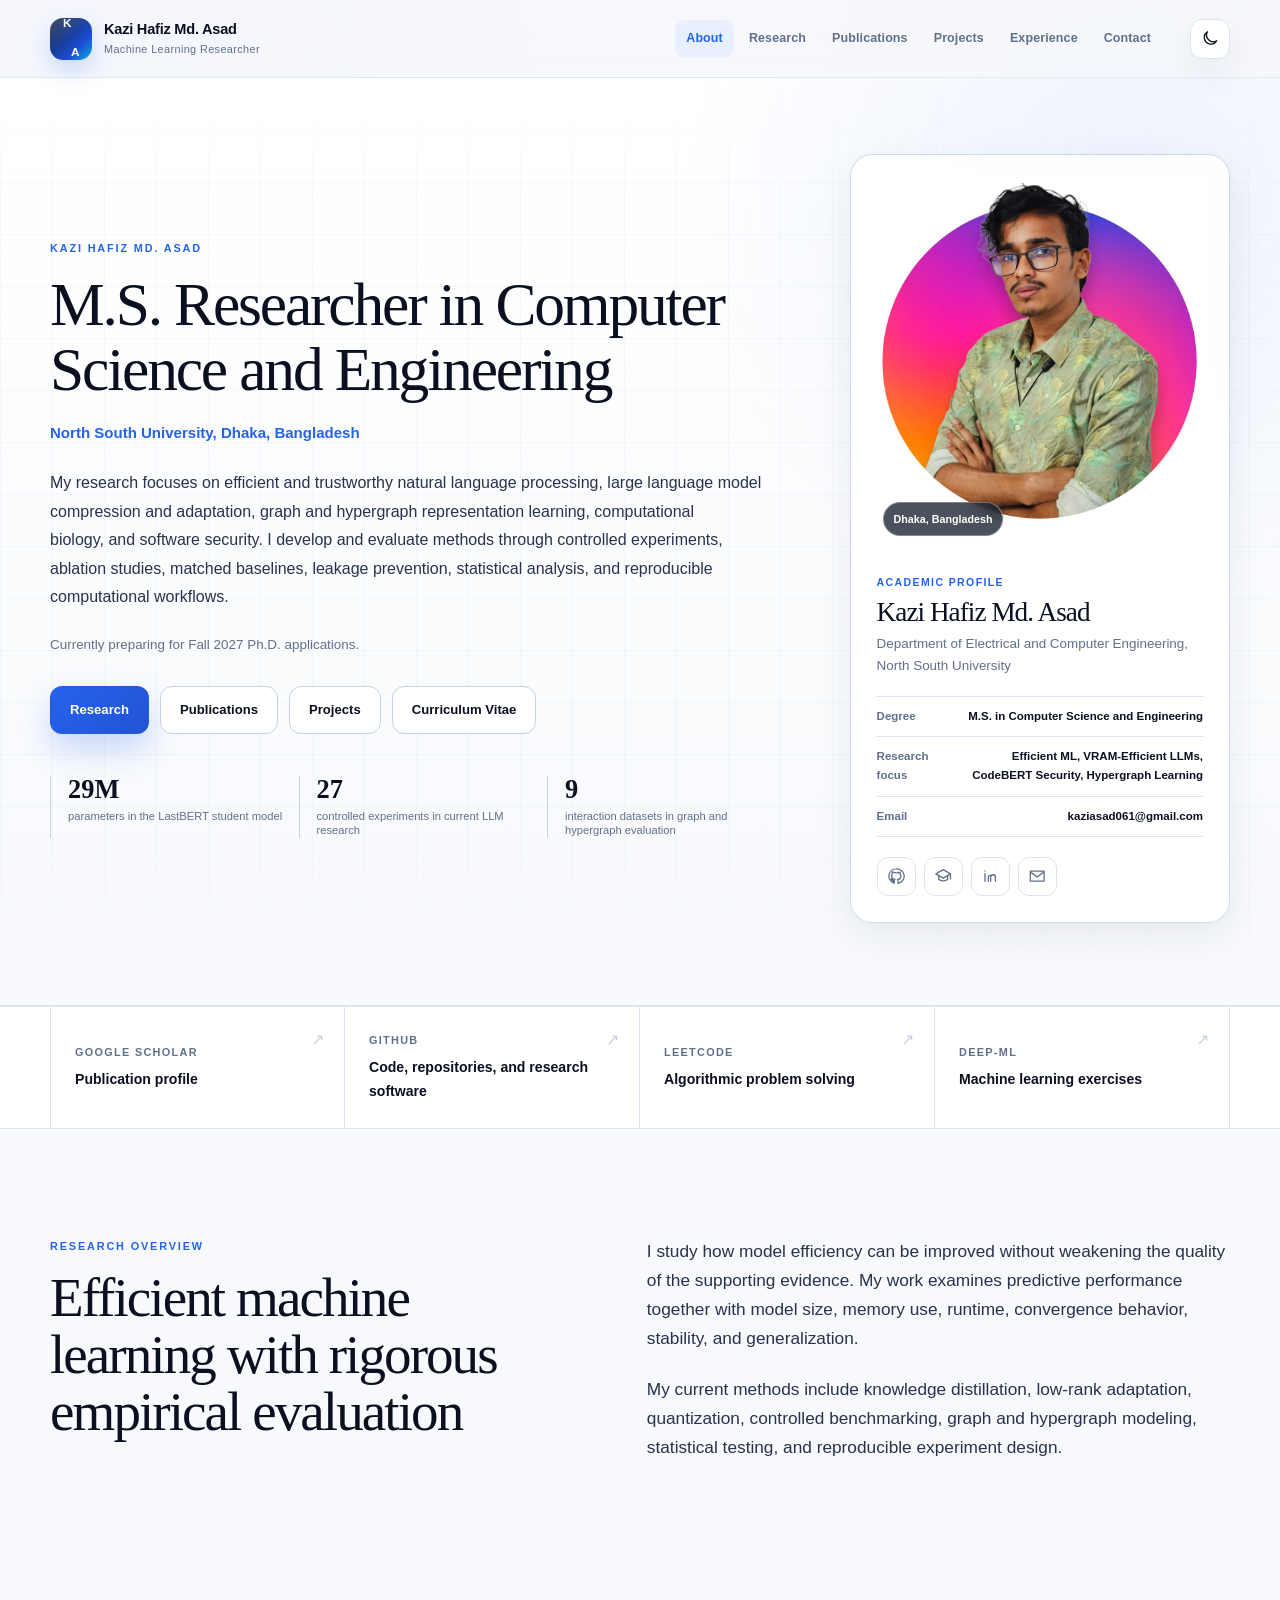
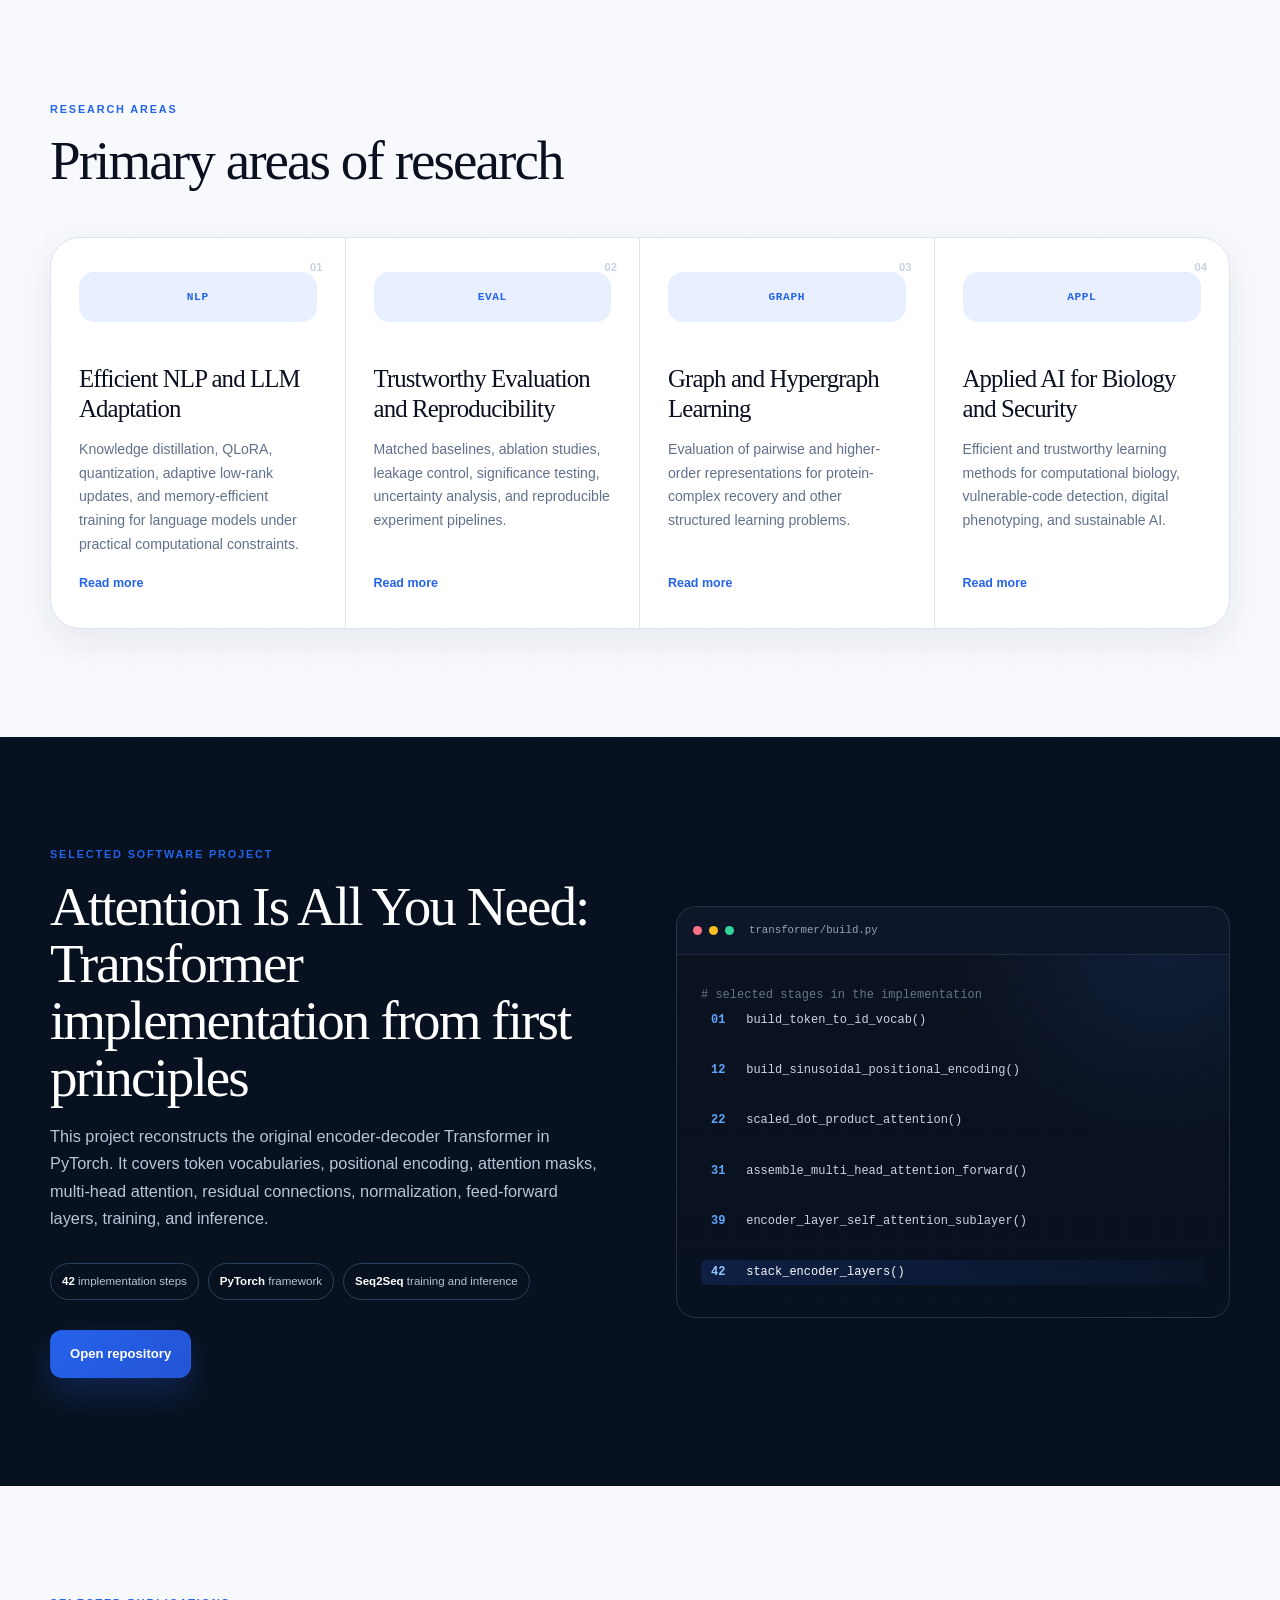
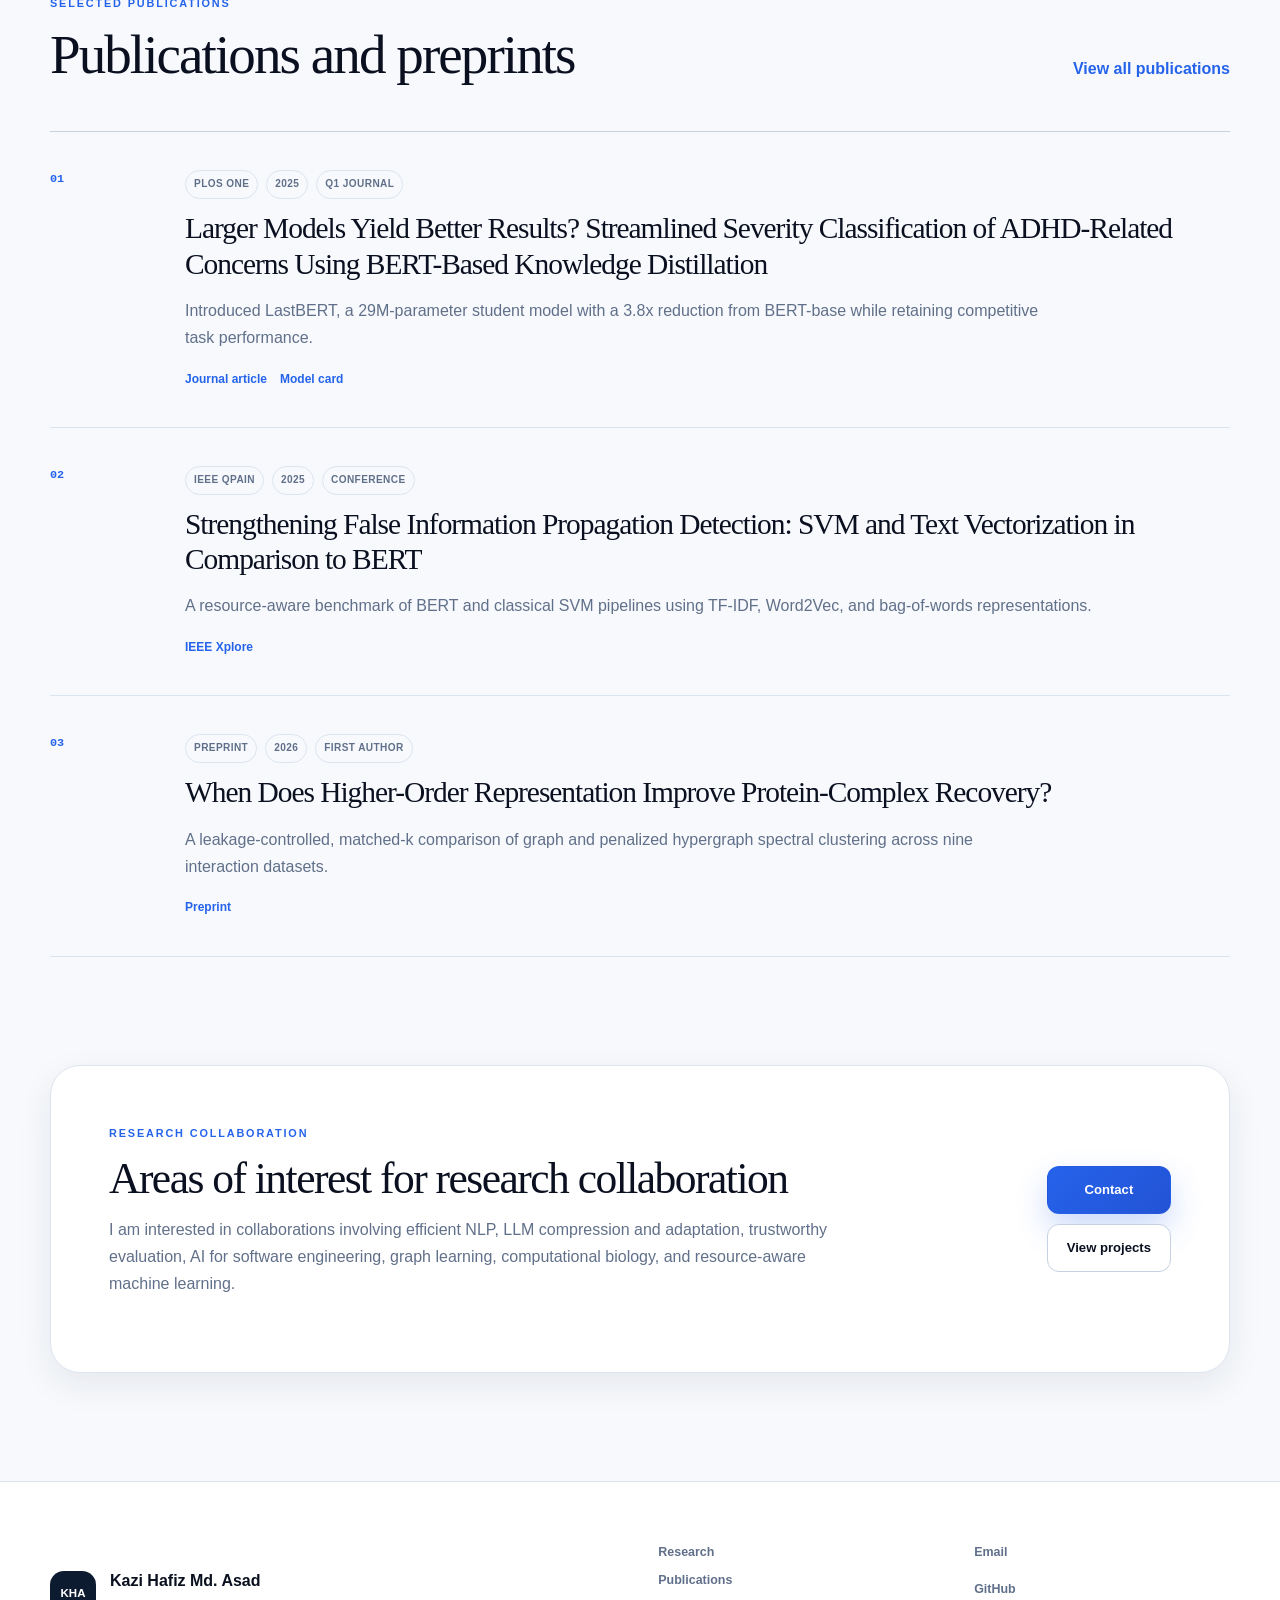
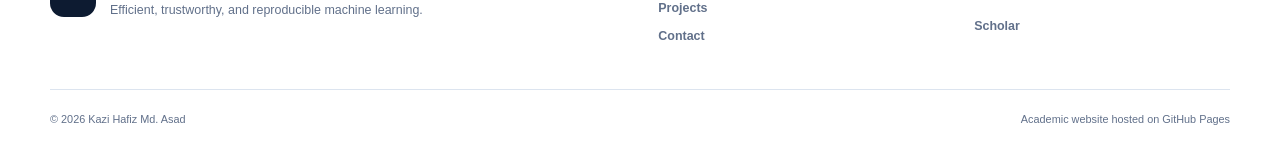
==== commit 0f930506: "Add files via upload" ====
--- a/index.html
+++ b/index.html
@@ -3,14 +3,14 @@
 <head>
   <meta charset="utf-8">
   <meta name="viewport" content="width=device-width, initial-scale=1">
-  <title>About · Kazi Hafiz Md. Asad</title>
-  <meta name="description" content="M.S. researcher working on efficient and trustworthy NLP, large language model compression, higher-order representation learning, computational biology, and AI security.">
+  <title>Kazi Hafiz Md. Asad | Academic Website</title>
+  <meta name="description" content="Academic website of Kazi Hafiz Md. Asad, an M.S. researcher in Computer Science and Engineering working on efficient and trustworthy machine learning, NLP, LLM adaptation, graph learning, computational biology, and software security.">
   <meta name="author" content="Kazi Hafiz Md. Asad">
   <meta name="theme-color" content="#08111f">
   <meta name="color-scheme" content="light dark">
   <link rel="canonical" href="https://kazi-hafiz-md-asad.github.io/">
-  <meta property="og:title" content="About · Kazi Hafiz Md. Asad">
-  <meta property="og:description" content="M.S. researcher working on efficient and trustworthy NLP, large language model compression, higher-order representation learning, computational biology, and AI security.">
+  <meta property="og:title" content="Kazi Hafiz Md. Asad | Academic Website">
+  <meta property="og:description" content="M.S. researcher in Computer Science and Engineering focused on efficient and trustworthy machine learning.">
   <meta property="og:type" content="website">
   <meta property="og:url" content="https://kazi-hafiz-md-asad.github.io/">
   <meta property="og:site_name" content="Kazi Hafiz Md. Asad">
@@ -18,28 +18,173 @@
   <link rel="icon" href="assets/img/favicon.svg" type="image/svg+xml">
   <link rel="manifest" href="site.webmanifest">
   <link rel="stylesheet" href="assets/css/style.css">
+  <style>
+    .home-academic-hero {
+      min-height: auto;
+      border-bottom: 1px solid var(--line);
+      background:
+        radial-gradient(circle at 88% 12%, rgba(37, 99, 235, .08), transparent 32%),
+        linear-gradient(180deg, var(--surface), var(--paper));
+    }
+
+    .home-academic-hero .hero-grid-bg {
+      opacity: .24;
+    }
+
+    .home-academic-hero .hero-grid {
+      grid-template-columns: minmax(0, 1.25fr) minmax(300px, .65fr);
+      gap: 68px;
+      padding: 76px 0 82px;
+    }
+
+    .home-academic-hero h1 {
+      max-width: 820px;
+      font-size: clamp(2.55rem, 4.8vw, 4.75rem);
+      line-height: 1.06;
+      letter-spacing: -.035em;
+    }
+
+    .academic-affiliation {
+      margin: 18px 0 0;
+      color: var(--accent);
+      font-size: .94rem;
+      font-weight: 800;
+    }
+
+    .home-academic-hero .hero-lead {
+      max-width: 820px;
+      margin-top: 24px;
+      font-size: clamp(1rem, 1.25vw, 1.12rem);
+      line-height: 1.78;
+    }
+
+    .academic-note {
+      margin: 22px 0 0;
+      color: var(--muted);
+      font-size: .84rem;
+    }
+
+    .home-academic-hero .hero-actions {
+      margin-top: 30px;
+    }
+
+    .home-academic-hero .hero-proof {
+      margin-top: 42px;
+      max-width: 760px;
+    }
+
+    .home-academic-hero .profile-panel {
+      border-radius: 22px;
+      box-shadow: var(--shadow-soft);
+    }
+
+    .home-academic-hero .profile-glow {
+      display: none;
+    }
+
+    .profile-label {
+      display: block;
+      color: var(--accent);
+      font-size: .66rem;
+      font-weight: 900;
+      letter-spacing: .13em;
+      text-transform: uppercase;
+    }
+
+    .home-academic-hero .profile-meta li span {
+      font-family: inherit;
+      font-weight: 700;
+    }
+
+    .formal-pillar .pillar-icon {
+      width: auto;
+      min-width: 50px;
+      padding: 0 10px;
+      font-family: ui-monospace, SFMono-Regular, Menlo, monospace;
+      font-size: .7rem;
+      font-weight: 900;
+      letter-spacing: .05em;
+    }
+
+    .formal-pillar .pillar-card {
+      min-height: 390px;
+    }
+
+    .formal-pillar .pillar-card h3 {
+      margin-top: 42px;
+    }
+
+    .home-feature .code-window {
+      transform: none;
+    }
+
+    .academic-contact-card {
+      color: var(--ink);
+      border: 1px solid var(--line);
+      background: var(--surface);
+      box-shadow: var(--shadow-soft);
+    }
+
+    .academic-contact-card h2 {
+      max-width: 760px;
+      color: var(--ink);
+      font-size: clamp(1.9rem, 3.4vw, 3rem);
+    }
+
+    .academic-contact-card p:not(.eyebrow) {
+      color: var(--muted);
+    }
+
+    @media (max-width: 980px) {
+      .home-academic-hero .hero-grid {
+        grid-template-columns: 1fr;
+        gap: 48px;
+      }
+
+      .home-academic-hero .profile-panel {
+        max-width: 470px;
+      }
+    }
+
+    @media (max-width: 640px) {
+      .home-academic-hero .hero-grid {
+        padding: 58px 0 66px;
+      }
+
+      .home-academic-hero h1 {
+        font-size: clamp(2.25rem, 11vw, 3.5rem);
+      }
+    }
+  
+
+    
+  
+    
+  </style>
   <script>document.documentElement.classList.add('js');</script>
 
-<script type="application/ld+json">
-{
-  "@context": "https://schema.org",
-  "@type": "Person",
-  "name": "Kazi Hafiz Md. Asad",
-  "url": "https://kazi-hafiz-md-asad.github.io/",
-  "jobTitle": "M.S. Researcher in Computer Science and Engineering",
-  "affiliation": {"@type": "CollegeOrUniversity", "name": "North South University"},
-  "email": "mailto:kazi.asad@northsouth.edu",
-  "sameAs": [
-    "https://github.com/kazi-hafiz-md-asad",
-    "https://github.com/donnowhattodo",
-    "https://linkedin.com/in/kaziasadcse",
-    "https://scholar.google.com/citations?user=24zDLJMAAAAJ&hl=en",
-    "https://twitter.com/ImKaziAsad",
-    "https://leetcode.com/u/ImMasterPutin/",
-    "https://www.deep-ml.com/profile/7ysd47LWjIM21Ng2NGWvlmxS0Du1"
-  ]
-}
-</script>
+  <script type="application/ld+json">
+  {
+    "@context": "https://schema.org",
+    "@type": "Person",
+    "name": "Kazi Hafiz Md. Asad",
+    "url": "https://kazi-hafiz-md-asad.github.io/",
+    "jobTitle": "M.S. Researcher in Computer Science and Engineering",
+    "affiliation": {
+      "@type": "CollegeOrUniversity",
+      "name": "North South University"
+    },
+    "email": "mailto:kazi.asad@northsouth.edu",
+    "sameAs": [
+      "https://github.com/donnowhattodo",
+      "https://linkedin.com/in/kaziasadcse",
+      "https://scholar.google.com/citations?user=24zDLJMAAAAJ&hl=en",
+      "https://twitter.com/ImKaziAsad",
+      "https://leetcode.com/u/ImMasterPutin/",
+      "https://www.deep-ml.com/profile/7ysd47LWjIM21Ng2NGWvlmxS0Du1"
+    ]
+  }
+  </script>
 </head>
 <body>
 <a class="skip-link" href="#main">Skip to content</a>
@@ -48,127 +193,215 @@
     <div class="container nav-wrap">
       <a class="brand" href="index.html" aria-label="Kazi Hafiz Md. Asad home">
         <span class="brand-mark" aria-hidden="true"><span>K</span><span>A</span></span>
-        <span class="brand-copy"><strong>Kazi Hafiz Md. Asad</strong><small>Efficient AI · Trustworthy ML</small></span>
+        <span class="brand-copy"><strong>Kazi Hafiz Md. Asad</strong><small>Machine Learning Researcher</small></span>
       </a>
       <button class="menu-toggle" type="button" aria-label="Open navigation" aria-expanded="false"><span></span><span></span><span></span></button>
-      <nav class="site-nav" aria-label="Primary navigation"><a class="nav-link active" href="index.html">About</a><a class="nav-link" href="research.html">Research</a><a class="nav-link" href="publications.html">Publications</a><a class="nav-link" href="projects.html">Projects</a><a class="nav-link" href="experience.html">Experience</a><a class="nav-link" href="contact.html">Contact</a></nav>
-      <button class="theme-toggle" type="button" aria-label="Toggle color theme"><svg class="sun" viewBox="0 0 24 24" aria-hidden="true"><circle cx="12" cy="12" r="4"/><path d="M12 2v2M12 20v2M4.93 4.93l1.42 1.42M17.66 17.66l1.41 1.41M2 12h2M20 12h2M4.93 19.07l1.42-1.42M17.66 6.34l1.41-1.41"/></svg><svg class="moon" viewBox="0 0 24 24" aria-hidden="true"><path d="M20.4 15.5A8.7 8.7 0 0 1 8.5 3.6a8.7 8.7 0 1 0 11.9 11.9Z"/></svg></button>
+      <nav class="site-nav" aria-label="Primary navigation">
+        <a class="nav-link active" href="index.html">About</a>
+        <a class="nav-link" href="research.html">Research</a>
+        <a class="nav-link" href="publications.html">Publications</a>
+        <a class="nav-link" href="projects.html">Projects</a>
+        <a class="nav-link" href="experience.html">Experience</a>
+        <a class="nav-link" href="contact.html">Contact</a>
+      </nav>
+      <button class="theme-toggle" type="button" aria-label="Toggle color theme">
+        <svg class="sun" viewBox="0 0 24 24" aria-hidden="true"><circle cx="12" cy="12" r="4"/><path d="M12 2v2M12 20v2M4.93 4.93l1.42 1.42M17.66 17.66l1.41 1.41M2 12h2M20 12h2M4.93 19.07l1.42-1.42M17.66 6.34l1.41-1.41"/></svg>
+        <svg class="moon" viewBox="0 0 24 24" aria-hidden="true"><path d="M20.4 15.5A8.7 8.7 0 0 1 8.5 3.6a8.7 8.7 0 1 0 11.9 11.9Z"/></svg>
+      </button>
     </div>
   </header>
+
   <main id="main">
-<section class="hero hero-home">
-  <div class="hero-grid-bg" aria-hidden="true"></div>
-  <div class="container hero-grid">
-    <div class="hero-copy reveal">
-      <div class="status-line"><span class="status-dot"></span>Open to Fall 2027 Ph.D. opportunities</div>
-      <p class="eyebrow">M.S. Researcher · North South University</p>
-      <h1>I build <em>smaller AI systems</em>—and stronger evidence for why they work.</h1>
-      <p class="hero-lead">My research spans efficient and trustworthy NLP, large language model compression, higher-order representation learning, computational biology, and AI security. I care about controlled evidence: matched baselines, ablations, leakage prevention, statistical validation, and reproducible systems.</p>
-      <div class="hero-actions">
-        <a class="button primary" href="research.html">Explore research <svg viewBox="0 0 24 24" aria-hidden="true"><path d="M5 12h14M13 6l6 6-6 6"/></svg></a>
-        <a class="button ghost" href="publications.html">Read publications</a>
-        <a class="button ghost cv-link" href="#" hidden>Download CV</a>
-      </div>
-      <div class="hero-proof">
-        <div><strong>29M</strong><span>LastBERT parameters</span></div>
-        <div><strong>27</strong><span>controlled LLM experiments</span></div>
-        <div><strong>9</strong><span>interaction datasets</span></div>
-      </div>
-    </div>
-    <aside class="profile-panel reveal" aria-label="Researcher profile card">
-      <div class="profile-glow" aria-hidden="true"></div>
-      <div class="portrait-wrap">
-        <img class="profile-image" src="assets/img/profile-placeholder.svg" alt="Profile placeholder for Kazi Hafiz Md. Asad" data-profile-image>
-        <span class="portrait-label">Dhaka, Bangladesh</span>
-      </div>
-      <div class="profile-meta">
-        <span class="terminal-label">researcher.profile</span>
-        <h2>Kazi Hafiz Md. Asad</h2>
-        <p>M.S. in Computer Science and Engineering</p>
-        <ul>
-          <li><span>focus</span><strong>Efficient &amp; Trustworthy AI</strong></li>
-          <li><span>methods</span><strong>KD · QLoRA · Hypergraphs</strong></li>
-          <li><span>status</span><strong>Research active</strong></li>
-        </ul>
-      </div>
-      <div class="quick-links">
-        <a href="https://github.com/kazi-hafiz-md-asad" target="_blank" rel="noopener" aria-label="GitHub"><svg viewBox="0 0 24 24" aria-hidden="true"><path d="M12 2.5a9.5 9.5 0 0 0-3 18.52c.48.09.65-.2.65-.46v-1.68c-2.66.58-3.22-1.13-3.22-1.13-.43-1.11-1.06-1.4-1.06-1.4-.87-.6.07-.59.07-.59.96.07 1.47.99 1.47.99.86 1.47 2.25 1.05 2.8.8.09-.63.34-1.05.61-1.29-2.12-.24-4.35-1.06-4.35-4.7 0-1.04.37-1.9.99-2.56-.1-.24-.43-1.21.09-2.52 0 0 .8-.26 2.61.98A9.1 9.1 0 0 1 12 7.34c.81 0 1.61.11 2.37.32 1.81-1.24 2.61-.98 2.61-.98.52 1.31.19 2.28.09 2.52.62.66.99 1.52.99 2.56 0 3.65-2.23 4.45-4.36 4.69.34.3.65.88.65 1.77v2.54c0 .26.17.56.66.46A9.5 9.5 0 0 0 12 2.5Z"/></svg></a>
-        <a href="https://scholar.google.com/citations?user=24zDLJMAAAAJ&hl=en" target="_blank" rel="noopener" aria-label="Google Scholar"><svg viewBox="0 0 24 24" aria-hidden="true"><path d="m2.5 9 9.5-5.5L21.5 9 12 14.5z"/><path d="M6.2 11.2v5.2c2.8 2.2 8.8 2.2 11.6 0v-5.2M21.5 9v6.4"/></svg></a>
-        <a href="https://linkedin.com/in/kaziasadcse" target="_blank" rel="noopener" aria-label="LinkedIn"><svg viewBox="0 0 24 24" aria-hidden="true"><path d="M5.2 8.6v10M5.2 5.2v.1M9.6 18.6v-5.5c0-2.4 3-3.2 3-0.2v5.7M12.6 13.1c.2-3.9 6.2-4.2 6.2.3v5.2"/></svg></a>
-        <a href="mailto:kazi.asad@northsouth.edu" aria-label="Email"><svg viewBox="0 0 24 24" aria-hidden="true"><path d="M3 5.5h18v13H3z"/><path d="m4 7 8 6 8-6"/></svg></a>
-      </div>
-    </aside>
-  </div>
-</section>
-
-<section class="signal-strip" aria-label="Research profile links">
-  <div class="container signal-grid reveal">
-    <a href="https://scholar.google.com/citations?user=24zDLJMAAAAJ&hl=en" target="_blank" rel="noopener"><span>Google Scholar</span><strong>Publications &amp; citations</strong></a>
-    <a href="https://github.com/kazi-hafiz-md-asad" target="_blank" rel="noopener"><span>GitHub</span><strong>Primary developer profile</strong></a>
-    <a href="https://leetcode.com/u/ImMasterPutin/" target="_blank" rel="noopener"><span>LeetCode</span><strong>Algorithmic problem solving</strong></a>
-    <a href="https://www.deep-ml.com/profile/7ysd47LWjIM21Ng2NGWvlmxS0Du1" target="_blank" rel="noopener"><span>Deep-ML</span><strong>ML implementation practice</strong></a>
-  </div>
-</section>
-
-<section class="section intro-section">
-  <div class="container editorial-split reveal">
-    <div><p class="eyebrow">Research statement</p><h2>Efficiency claims should survive careful scrutiny.</h2></div>
-    <div class="prose-large"><p>I investigate how much model capacity is genuinely necessary and how that claim can be demonstrated through rigorous experimentation. My work combines resource-aware model development with transparent analysis of quality, memory, runtime, stability, and generalization.</p><p>I am especially interested in methods that make strong models practical without hiding trade-offs: knowledge distillation, low-rank adaptation, quantization, structured comparison, and higher-order representations.</p></div>
-  </div>
-</section>
-
-<section class="section section-grid">
-  <div class="container">
-    <div class="section-heading reveal"><p class="eyebrow">Core research directions</p><h2>Research built around four connected questions</h2></div>
-    <div class="pillar-grid">
-      <article class="pillar-card reveal"><span class="pillar-no">01</span><div class="pillar-icon">∿</div><h3>Efficient NLP &amp; LLM Adaptation</h3><p>How can knowledge distillation, QLoRA, quantization, and adaptive low-rank updates retain capability under strict compute and memory constraints?</p><a href="research.html#efficient-nlp">Research direction →</a></article>
-      <article class="pillar-card reveal"><span class="pillar-no">02</span><div class="pillar-icon">⊢</div><h3>Trustworthy Evaluation</h3><p>Which gains remain after matched baselines, ablations, leakage control, significance testing, and reproducible reruns?</p><a href="research.html#trustworthy-evaluation">Research direction →</a></article>
-      <article class="pillar-card reveal"><span class="pillar-no">03</span><div class="pillar-icon">⌘</div><h3>Graph &amp; Hypergraph Learning</h3><p>When does higher-order incidence structure provide measurable value beyond pairwise graph projection?</p><a href="research.html#higher-order">Research direction →</a></article>
-      <article class="pillar-card reveal"><span class="pillar-no">04</span><div class="pillar-icon">◇</div><h3>AI for Science &amp; Security</h3><p>How can efficient, trustworthy models support computational biology, software security, digital phenotyping, and sustainable AI?</p><a href="research.html#applied-ai">Research direction →</a></article>
-    </div>
-  </div>
-</section>
-
-<section class="section feature-section">
-  <div class="container feature-grid reveal">
-    <div class="feature-copy">
-      <p class="eyebrow">Featured engineering build</p>
-      <h2>Attention Is All You Need—implemented from first principles.</h2>
-      <p>A complete encoder–decoder Transformer reconstruction in PyTorch, progressing from token vocabularies and sinusoidal positional encodings to multi-head attention, residual normalization, Noam scheduling, and beam search.</p>
-      <div class="feature-stats"><span><strong>42</strong> incremental build steps</span><span><strong>PyTorch</strong> implementation</span><span><strong>Seq2Seq</strong> training + inference</span></div>
-      <a class="button primary" href="https://github.com/donnowhattodo/attention-is-all-you-need-build-the-transformer-from-scratch" target="_blank" rel="noopener">Open repository <svg viewBox="0 0 24 24" aria-hidden="true"><path d="M5 12h14M13 6l6 6-6 6"/></svg></a>
-    </div>
-    <div class="code-window" aria-label="Transformer build roadmap preview">
-      <div class="code-window-bar"><span></span><span></span><span></span><code>transformer/build.py</code></div>
-      <pre><code><span class="code-comment"># from tokens to a full encoder-decoder system</span>
+    <section class="hero hero-home home-academic-hero">
+      <div class="hero-grid-bg" aria-hidden="true"></div>
+      <div class="container hero-grid">
+        <div class="hero-copy reveal">
+          <p class="eyebrow">Kazi Hafiz Md. Asad</p>
+          <h1>M.S. Researcher in Computer Science and Engineering</h1>
+          <p class="academic-affiliation">North South University, Dhaka, Bangladesh</p>
+          <p class="hero-lead">My research focuses on efficient and trustworthy natural language processing, large language model compression and adaptation, graph and hypergraph representation learning, computational biology, and software security. I develop and evaluate methods through controlled experiments, ablation studies, matched baselines, leakage prevention, statistical analysis, and reproducible computational workflows.</p>
+          <p class="academic-note">Currently preparing for Fall 2027 Ph.D. applications.</p>
+          <div class="hero-actions">
+            <a class="button primary" href="research.html">Research</a>
+            <a class="button ghost" href="publications.html">Publications</a>
+            <a class="button ghost" href="projects.html">Projects</a>
+            <a class="button ghost cv-link" href="#" hidden>Curriculum Vitae</a>
+          </div>
+          <div class="hero-proof" aria-label="Selected research facts">
+            <div><strong>29M</strong><span>parameters in the LastBERT student model</span></div>
+            <div><strong>27</strong><span>controlled experiments in current LLM research</span></div>
+            <div><strong>9</strong><span>interaction datasets in graph and hypergraph evaluation</span></div>
+          </div>
+        </div>
+
+        <aside class="profile-panel reveal" aria-label="Academic profile">
+          <div class="portrait-wrap">
+            <img class="profile-image" src="assets/img/profile-placeholder.svg" alt="Profile placeholder for Kazi Hafiz Md. Asad" data-profile-image>
+            <span class="portrait-label">Dhaka, Bangladesh</span>
+          </div>
+          <div class="profile-meta">
+            <span class="profile-label">Academic profile</span>
+            <h2>Kazi Hafiz Md. Asad</h2>
+            <p>Department of Electrical and Computer Engineering, North South University</p>
+            <ul>
+              <li><span>Degree</span><strong>M.S. in Computer Science and Engineering</strong></li>
+              <li><span>Research focus</span><strong>Efficient ML, VRAM-Efficient LLMs, CodeBERT Security, Hypergraph Learning</strong></li>
+              <li><span>Email</span><strong>kaziasad061@gmail.com</strong></li>
+            </ul>
+          </div>
+          <div class="quick-links">
+            <a href="https://github.com/donnowhattodo" target="_blank" rel="noopener" aria-label="GitHub"><svg viewBox="0 0 24 24" aria-hidden="true"><path d="M12 2.5a9.5 9.5 0 0 0-3 18.52c.48.09.65-.2.65-.46v-1.68c-2.66.58-3.22-1.13-3.22-1.13-.43-1.11-1.06-1.4-1.06-1.4-.87-.6.07-.59.07-.59.96.07 1.47.99 1.47.99.86 1.47 2.25 1.05 2.8.8.09-.63.34-1.05.61-1.29-2.12-.24-4.35-1.06-4.35-4.7 0-1.04.37-1.9.99-2.56-.1-.24-.43-1.21.09-2.52 0 0 .8-.26 2.61.98A9.1 9.1 0 0 1 12 7.34c.81 0 1.61.11 2.37.32 1.81-1.24 2.61-.98 2.61-.98.52 1.31.19 2.28.09 2.52.62.66.99 1.52.99 2.56 0 3.65-2.23 4.45-4.36 4.69.34.3.65.88.65 1.77v2.54c0 .26.17.56.66.46A9.5 9.5 0 0 0 12 2.5Z"/></svg></a>
+            <a href="https://scholar.google.com/citations?user=24zDLJMAAAAJ&hl=en" target="_blank" rel="noopener" aria-label="Google Scholar"><svg viewBox="0 0 24 24" aria-hidden="true"><path d="m2.5 9 9.5-5.5L21.5 9 12 14.5z"/><path d="M6.2 11.2v5.2c2.8 2.2 8.8 2.2 11.6 0v-5.2M21.5 9v6.4"/></svg></a>
+            <a href="https://linkedin.com/in/kaziasadcse" target="_blank" rel="noopener" aria-label="LinkedIn"><svg viewBox="0 0 24 24" aria-hidden="true"><path d="M5.2 8.6v10M5.2 5.2v.1M9.6 18.6v-5.5c0-2.4 3-3.2 3-0.2v5.7M12.6 13.1c.2-3.9 6.2-4.2 6.2.3v5.2"/></svg></a>
+            <a href="mailto:kaziasad061@gmail.com" aria-label="Email"><svg viewBox="0 0 24 24" aria-hidden="true"><path d="M3 5.5h18v13H3z"/><path d="m4 7 8 6 8-6"/></svg></a>
+          </div>
+        </aside>
+      </div>
+    </section>
+
+    <section class="signal-strip" aria-label="Academic and technical profiles">
+      <div class="container signal-grid reveal">
+        <a href="https://scholar.google.com/citations?user=24zDLJMAAAAJ&hl=en" target="_blank" rel="noopener"><span>Google Scholar</span><strong>Publication profile</strong></a>
+        <a href="https://github.com/donnowhattodo" target="_blank" rel="noopener"><span>GitHub</span><strong>Code, repositories, and research software</strong></a>
+        <a href="https://leetcode.com/u/ImMasterPutin/" target="_blank" rel="noopener"><span>LeetCode</span><strong>Algorithmic problem solving</strong></a>
+        <a href="https://www.deep-ml.com/profile/7ysd47LWjIM21Ng2NGWvlmxS0Du1" target="_blank" rel="noopener"><span>Deep-ML</span><strong>Machine learning exercises</strong></a>
+      </div>
+    </section>
+
+    <section class="section intro-section">
+      <div class="container editorial-split reveal">
+        <div>
+          <p class="eyebrow">Research overview</p>
+          <h2>Efficient machine learning with rigorous empirical evaluation</h2>
+        </div>
+        <div class="prose-large">
+          <p>I study how model efficiency can be improved without weakening the quality of the supporting evidence. My work examines predictive performance together with model size, memory use, runtime, convergence behavior, stability, and generalization.</p>
+          <p>My current methods include knowledge distillation, low-rank adaptation, quantization, controlled benchmarking, graph and hypergraph modeling, statistical testing, and reproducible experiment design.</p>
+        </div>
+      </div>
+    </section>
+
+    <section class="section section-grid formal-pillar">
+      <div class="container">
+        <div class="section-heading reveal">
+          <p class="eyebrow">Research areas</p>
+          <h2>Primary areas of research</h2>
+        </div>
+        <div class="pillar-grid">
+          <article class="pillar-card reveal">
+            <span class="pillar-no">01</span>
+            <div class="pillar-icon">NLP</div>
+            <h3>Efficient NLP and LLM Adaptation</h3>
+            <p>Knowledge distillation, QLoRA, quantization, adaptive low-rank updates, and memory-efficient training for language models under practical computational constraints.</p>
+            <a href="research.html#efficient-nlp">Read more</a>
+          </article>
+          <article class="pillar-card reveal">
+            <span class="pillar-no">02</span>
+            <div class="pillar-icon">EVAL</div>
+            <h3>Trustworthy Evaluation and Reproducibility</h3>
+            <p>Matched baselines, ablation studies, leakage control, significance testing, uncertainty analysis, and reproducible experiment pipelines.</p>
+            <a href="research.html#trustworthy-evaluation">Read more</a>
+          </article>
+          <article class="pillar-card reveal">
+            <span class="pillar-no">03</span>
+            <div class="pillar-icon">GRAPH</div>
+            <h3>Graph and Hypergraph Learning</h3>
+            <p>Evaluation of pairwise and higher-order representations for protein-complex recovery and other structured learning problems.</p>
+            <a href="research.html#higher-order">Read more</a>
+          </article>
+          <article class="pillar-card reveal">
+            <span class="pillar-no">04</span>
+            <div class="pillar-icon">APPL</div>
+            <h3>Applied AI for Biology and Security</h3>
+            <p>Efficient and trustworthy learning methods for computational biology, vulnerable-code detection, digital phenotyping, and sustainable AI.</p>
+            <a href="research.html#applied-ai">Read more</a>
+          </article>
+        </div>
+      </div>
+    </section>
+
+    <section class="section feature-section home-feature">
+      <div class="container feature-grid reveal">
+        <div class="feature-copy">
+          <p class="eyebrow">Selected software project</p>
+          <h2>Attention Is All You Need: Transformer implementation from first principles</h2>
+          <p>This project reconstructs the original encoder-decoder Transformer in PyTorch. It covers token vocabularies, positional encoding, attention masks, multi-head attention, residual connections, normalization, feed-forward layers, training, and inference.</p>
+          <div class="feature-stats">
+            <span><strong>42</strong> implementation steps</span>
+            <span><strong>PyTorch</strong> framework</span>
+            <span><strong>Seq2Seq</strong> training and inference</span>
+          </div>
+          <a class="button primary" href="https://github.com/donnowhattodo/attention-is-all-you-need-build-the-transformer-from-scratch" target="_blank" rel="noopener">Open repository</a>
+        </div>
+        <div class="code-window" aria-label="Transformer implementation roadmap preview">
+          <div class="code-window-bar"><span></span><span></span><span></span><code>transformer/build.py</code></div>
+          <pre><code><span class="code-comment"># selected stages in the implementation</span>
 <span class="code-line"><b>01</b> build_token_to_id_vocab()</span>
 <span class="code-line"><b>12</b> build_sinusoidal_positional_encoding()</span>
 <span class="code-line"><b>22</b> scaled_dot_product_attention()</span>
 <span class="code-line"><b>31</b> assemble_multi_head_attention_forward()</span>
 <span class="code-line"><b>39</b> encoder_layer_self_attention_sublayer()</span>
 <span class="code-line active"><b>42</b> stack_encoder_layers()</span></code></pre>
-    </div>
-  </div>
-</section>
-
-<section class="section">
-  <div class="container">
-    <div class="section-heading with-action reveal"><div><p class="eyebrow">Selected publications</p><h2>Research outputs</h2></div><a class="text-link" href="publications.html">View all work →</a></div>
-    <div class="publication-stack">
-      <article class="pub-row reveal"><div class="pub-index">01</div><div class="pub-body"><div class="pub-meta"><span>PLOS ONE</span><span>2025</span><span>Q1 Journal</span></div><h3>Larger Models Yield Better Results? Streamlined Severity Classification of ADHD-Related Concerns Using BERT-Based Knowledge Distillation</h3><p>Introduced LastBERT, a 29M-parameter student model with a 3.8× reduction from BERT-base while retaining competitive task performance.</p><div class="pub-actions"><a href="https://journals.plos.org/plosone/article?id=10.1371/journal.pone.0315829" target="_blank" rel="noopener">Article ↗</a><a href="https://huggingface.co/Peraboom/LastBERT" target="_blank" rel="noopener">Model card ↗</a></div></div></article>
-      <article class="pub-row reveal"><div class="pub-index">02</div><div class="pub-body"><div class="pub-meta"><span>IEEE QPAIN</span><span>2025</span><span>Conference</span></div><h3>Strengthening False Information Propagation Detection: SVM and Text Vectorization in Comparison to BERT</h3><p>A resource-aware benchmark of BERT and classical SVM pipelines using TF-IDF, Word2Vec, and bag-of-words representations.</p><div class="pub-actions"><a href="https://ieeexplore.ieee.org/document/11171942" target="_blank" rel="noopener">IEEE Xplore ↗</a></div></div></article>
-      <article class="pub-row reveal"><div class="pub-index">03</div><div class="pub-body"><div class="pub-meta"><span>Preprint</span><span>2026</span><span>First Author</span></div><h3>When Does Higher-Order Representation Improve Protein-Complex Recovery?</h3><p>A leakage-controlled, matched-k comparison of graph and penalized hypergraph spectral clustering across nine interaction datasets.</p><div class="pub-actions"><a href="https://doi.org/10.5281/zenodo.21651589" target="_blank" rel="noopener">Preprint ↗</a></div></div></article>
-    </div>
-  </div>
-</section>
-
-<section class="section collaboration-section">
-  <div class="container collaboration-card reveal">
-    <div><p class="eyebrow">Research collaboration</p><h2>Interested in rigorous, compute-aware machine learning?</h2><p>I welcome conversations around efficient NLP, LLM adaptation, AI for software engineering, graph learning, computational biology, and trustworthy evaluation.</p></div>
-    <div class="collaboration-actions"><a class="button light" href="contact.html">Start a conversation <svg viewBox="0 0 24 24" aria-hidden="true"><path d="M5 12h14M13 6l6 6-6 6"/></svg></a><a class="button outline-light" href="projects.html">Browse projects</a></div>
-  </div>
-</section>
+        </div>
+      </div>
+    </section>
+
+    <section class="section">
+      <div class="container">
+        <div class="section-heading with-action reveal">
+          <div>
+            <p class="eyebrow">Selected publications</p>
+            <h2>Publications and preprints</h2>
+          </div>
+          <a class="text-link" href="publications.html">View all publications</a>
+        </div>
+        <div class="publication-stack">
+          <article class="pub-row reveal">
+            <div class="pub-index">01</div>
+            <div class="pub-body">
+              <div class="pub-meta"><span>PLOS ONE</span><span>2025</span><span>Q1 Journal</span></div>
+              <h3>Larger Models Yield Better Results? Streamlined Severity Classification of ADHD-Related Concerns Using BERT-Based Knowledge Distillation</h3>
+              <p>Introduced LastBERT, a 29M-parameter student model with a 3.8x reduction from BERT-base while retaining competitive task performance.</p>
+              <div class="pub-actions"><a href="https://journals.plos.org/plosone/article?id=10.1371/journal.pone.0315829" target="_blank" rel="noopener">Journal article</a><a href="https://huggingface.co/Peraboom/LastBERT" target="_blank" rel="noopener">Model card</a></div>
+            </div>
+          </article>
+          <article class="pub-row reveal">
+            <div class="pub-index">02</div>
+            <div class="pub-body">
+              <div class="pub-meta"><span>IEEE QPAIN</span><span>2025</span><span>Conference</span></div>
+              <h3>Strengthening False Information Propagation Detection: SVM and Text Vectorization in Comparison to BERT</h3>
+              <p>A resource-aware benchmark of BERT and classical SVM pipelines using TF-IDF, Word2Vec, and bag-of-words representations.</p>
+              <div class="pub-actions"><a href="https://ieeexplore.ieee.org/document/11171942" target="_blank" rel="noopener">IEEE Xplore</a></div>
+            </div>
+          </article>
+          <article class="pub-row reveal">
+            <div class="pub-index">03</div>
+            <div class="pub-body">
+              <div class="pub-meta"><span>Preprint</span><span>2026</span><span>First Author</span></div>
+              <h3>When Does Higher-Order Representation Improve Protein-Complex Recovery?</h3>
+              <p>A leakage-controlled, matched-k comparison of graph and penalized hypergraph spectral clustering across nine interaction datasets.</p>
+              <div class="pub-actions"><a href="https://doi.org/10.5281/zenodo.21651589" target="_blank" rel="noopener">Preprint</a></div>
+            </div>
+          </article>
+        </div>
+      </div>
+    </section>
+
+    <section class="section collaboration-section">
+      <div class="container collaboration-card academic-contact-card reveal">
+        <div>
+          <p class="eyebrow">Research collaboration</p>
+          <h2>Areas of interest for research collaboration</h2>
+          <p>I am interested in collaborations involving efficient NLP, LLM compression and adaptation, trustworthy evaluation, AI for software engineering, graph learning, computational biology, and resource-aware machine learning.</p>
+        </div>
+        <div class="collaboration-actions">
+          <a class="button primary" href="contact.html">Contact</a>
+          <a class="button ghost" href="projects.html">View projects</a>
+        </div>
+      </div>
+    </section>
   </main>
+
   <footer class="site-footer">
     <div class="container footer-main">
       <div class="footer-identity">
@@ -176,18 +409,23 @@
         <div><strong>Kazi Hafiz Md. Asad</strong><p>Efficient, trustworthy, and reproducible machine learning.</p></div>
       </div>
       <div class="footer-nav">
-        <a href="research.html">Research</a><a href="publications.html">Publications</a><a href="projects.html">Projects</a><a href="contact.html">Contact</a>
+        <a href="research.html">Research</a>
+        <a href="publications.html">Publications</a>
+        <a href="projects.html">Projects</a>
+        <a href="contact.html">Contact</a>
       </div>
       <div class="footer-social">
         <a href="mailto:kazi.asad@northsouth.edu">Email</a>
-        <a href="https://github.com/kazi-hafiz-md-asad" target="_blank" rel="noopener">GitHub</a>
+        <a href="https://github.com/donnowhattodo" target="_blank" rel="noopener">GitHub</a>
         <a href="https://scholar.google.com/citations?user=24zDLJMAAAAJ&hl=en" target="_blank" rel="noopener">Scholar</a>
       </div>
     </div>
-    <div class="container footer-bottom"><span>© <span data-current-year></span> Kazi Hafiz Md. Asad</span><span>Research portfolio · GitHub Pages</span></div>
+    <div class="container footer-bottom"><span>© <span data-current-year></span> Kazi Hafiz Md. Asad</span><span>Academic website hosted on GitHub Pages</span></div>
   </footer>
 </div>
 <script src="assets/js/site-config.js"></script>
 <script src="assets/js/main.js"></script>
+<script src="assets/js/research-field.js" defer></script>
+
 </body>
 </html>
--- a/assets/css/style.css
+++ b/assets/css/style.css
@@ -431,3 +431,165 @@
   .js .reveal { opacity: 1; transform: none; transition: none; }
   .button, .project-card { transition: none; }
 }
+
+/* ========================================================================== */
+/* Research field — interactive scientific/data-network background            */
+/* ========================================================================== */
+.research-field-canvas {
+  position: fixed;
+  inset: 0;
+  z-index: 0;
+  width: 100%;
+  height: 100%;
+  pointer-events: none;
+  opacity: .92;
+  contain: strict;
+}
+
+.research-field-aura {
+  position: fixed;
+  inset: 0;
+  z-index: 0;
+  pointer-events: none;
+  background:
+    radial-gradient(circle at 12% 14%, color-mix(in srgb, var(--accent) 9%, transparent), transparent 29%),
+    radial-gradient(circle at 87% 24%, color-mix(in srgb, var(--accent-2) 7%, transparent), transparent 28%),
+    radial-gradient(circle at 52% 84%, color-mix(in srgb, var(--accent-3) 5%, transparent), transparent 33%);
+}
+
+.site-shell {
+  position: relative;
+  z-index: 1;
+}
+
+/* Let the scientific network show through without expensive full-page blur. */
+.hero,
+.page-hero {
+  background:
+    radial-gradient(circle at 84% 14%, color-mix(in srgb, var(--accent) 10%, transparent), transparent 32%),
+    linear-gradient(
+      180deg,
+      color-mix(in srgb, var(--surface) 90%, transparent),
+      color-mix(in srgb, var(--paper) 93%, transparent)
+    );
+}
+
+.signal-strip {
+  background: color-mix(in srgb, var(--surface) 92%, transparent);
+}
+
+/* GPU-friendly micro-interactions: transform/paint only, no layout animation. */
+.profile-panel,
+.pillar-card,
+.project-card,
+.pub-row,
+.skill-card,
+.process-card,
+.signal-grid a,
+.profile-directory a {
+  transition:
+    transform .28s cubic-bezier(.2,.75,.2,1),
+    border-color .28s ease,
+    box-shadow .28s ease,
+    background-color .28s ease;
+}
+
+@media (hover: hover) and (pointer: fine) {
+  .profile-panel:hover,
+  .pillar-card:hover,
+  .project-card:hover,
+  .skill-card:hover,
+  .process-card:hover {
+    transform: translate3d(0, -4px, 0);
+  }
+
+  .pub-row:hover {
+    transform: translate3d(4px, 0, 0);
+  }
+
+  .signal-grid a:hover,
+  .profile-directory a:hover {
+    transform: translate3d(0, -2px, 0);
+  }
+}
+
+/* Transformer project stays editor-dark in BOTH light and dark site themes. */
+.home-feature .code-window {
+  position: relative;
+  overflow: hidden;
+  transform: none;
+  color: #dbeafe;
+  border-color: rgba(148, 163, 184, .20);
+  background:
+    radial-gradient(circle at 88% 8%, rgba(59, 130, 246, .11), transparent 34%),
+    linear-gradient(180deg, #0b1220 0%, #08111f 100%);
+  box-shadow:
+    0 24px 58px rgba(8, 17, 31, .18),
+    inset 0 1px 0 rgba(255, 255, 255, .035);
+}
+
+.home-feature .code-window::before {
+  content: "";
+  position: absolute;
+  inset: 0;
+  pointer-events: none;
+  background:
+    linear-gradient(rgba(148, 163, 184, .024) 1px, transparent 1px),
+    linear-gradient(90deg, rgba(148, 163, 184, .018) 1px, transparent 1px);
+  background-size: 28px 28px;
+  opacity: .55;
+}
+
+.home-feature .code-window-bar {
+  position: relative;
+  z-index: 1;
+  color: #94a3b8;
+  border-bottom-color: rgba(148, 163, 184, .14);
+  background: rgba(15, 23, 42, .98);
+}
+
+.home-feature .code-window-bar code { color: #94a3b8; }
+.home-feature .code-window-bar > span:nth-child(1) { background: #fb7185; }
+.home-feature .code-window-bar > span:nth-child(2) { background: #fbbf24; }
+.home-feature .code-window-bar > span:nth-child(3) { background: #34d399; }
+
+.home-feature .code-window pre,
+.home-feature .code-window pre code {
+  position: relative;
+  z-index: 1;
+  color: #dbeafe;
+  background: transparent;
+}
+
+.home-feature .code-window .code-comment { color: #64748b; }
+.home-feature .code-window .code-line { color: #cbd5e1; }
+.home-feature .code-window .code-line b { color: #60a5fa; }
+
+.home-feature .code-window .code-line.active {
+  color: #f8fafc;
+  background: linear-gradient(90deg, rgba(37, 99, 235, .18), rgba(37, 99, 235, .04));
+  border-left-color: #3b82f6;
+}
+
+.home-feature .code-window .code-line.active b { color: #93c5fd; }
+
+@media (max-width: 700px) {
+  .research-field-canvas { opacity: .70; }
+  .research-field-aura { opacity: .72; }
+}
+
+@media (prefers-reduced-motion: reduce) {
+  .research-field-canvas { opacity: .28; }
+
+  .profile-panel,
+  .pillar-card,
+  .project-card,
+  .pub-row,
+  .skill-card,
+  .process-card,
+  .signal-grid a,
+  .profile-directory a {
+    transition: none !important;
+  }
+}
+
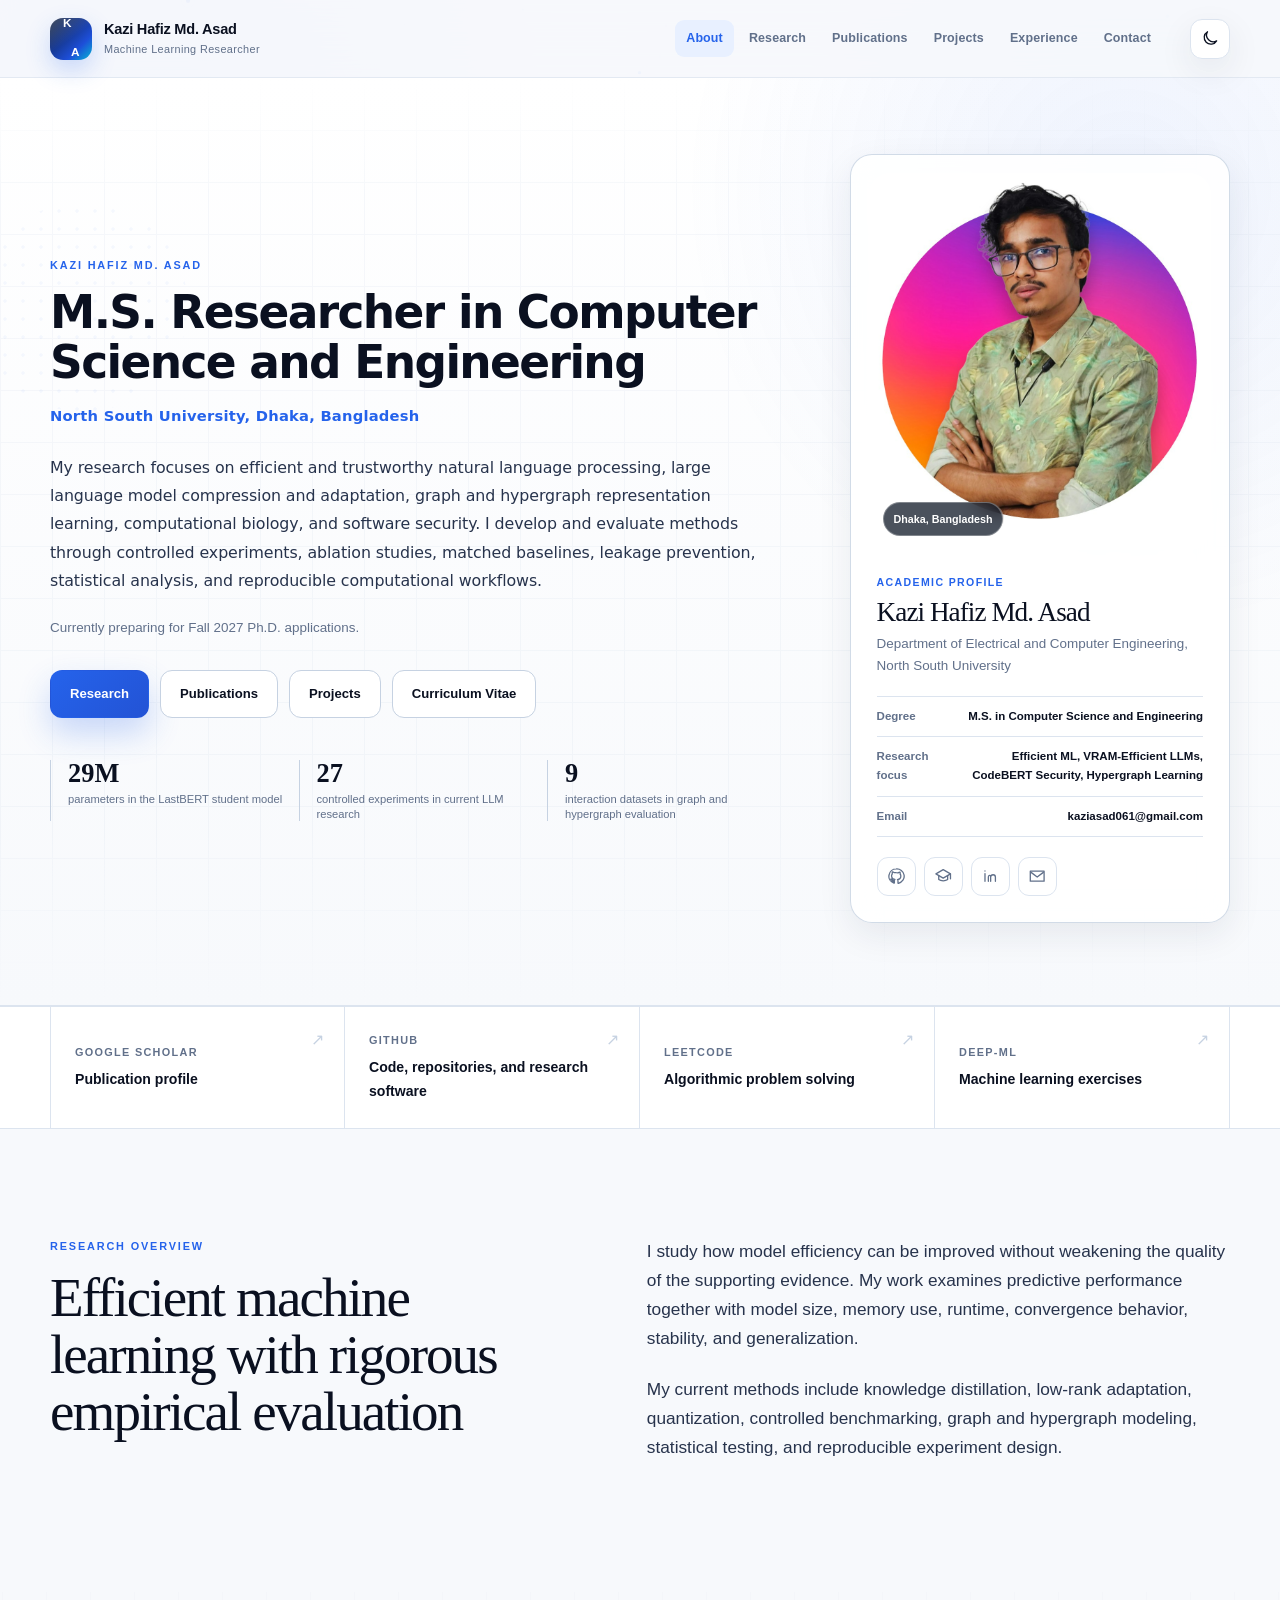
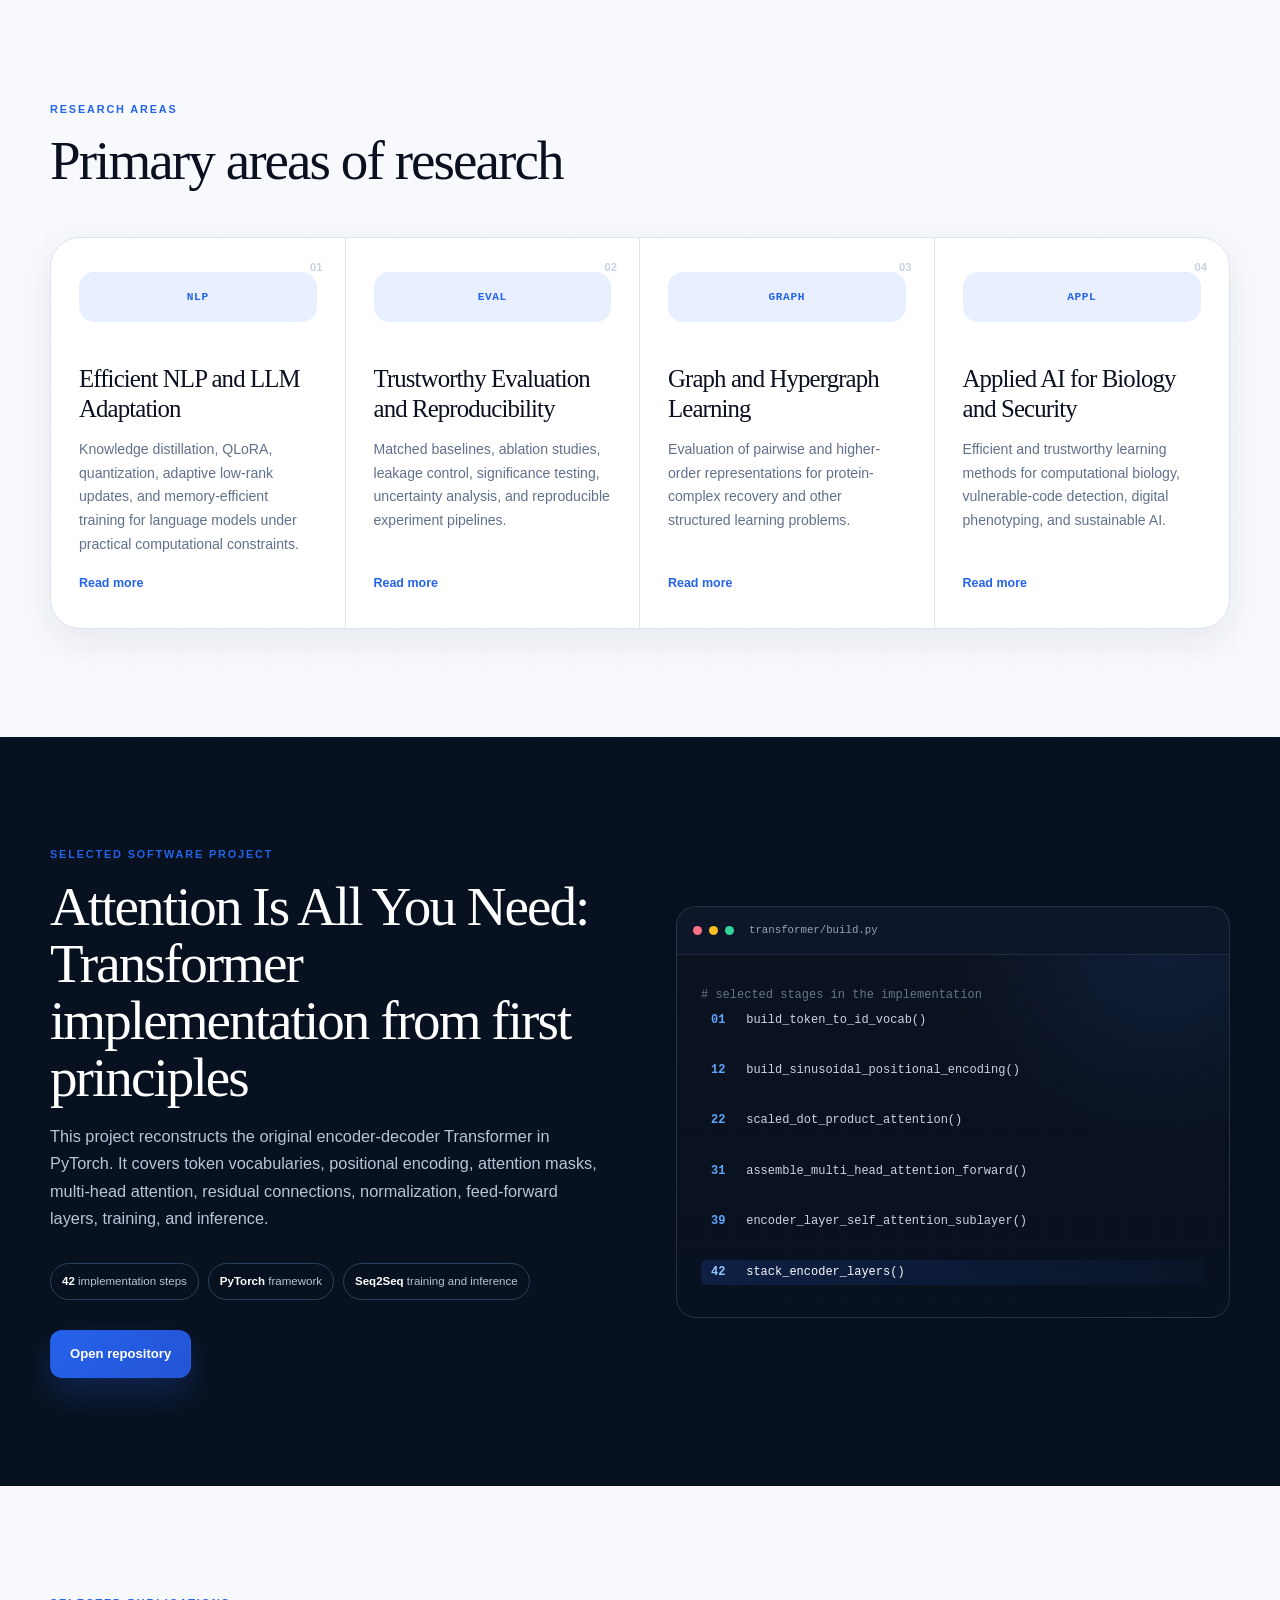
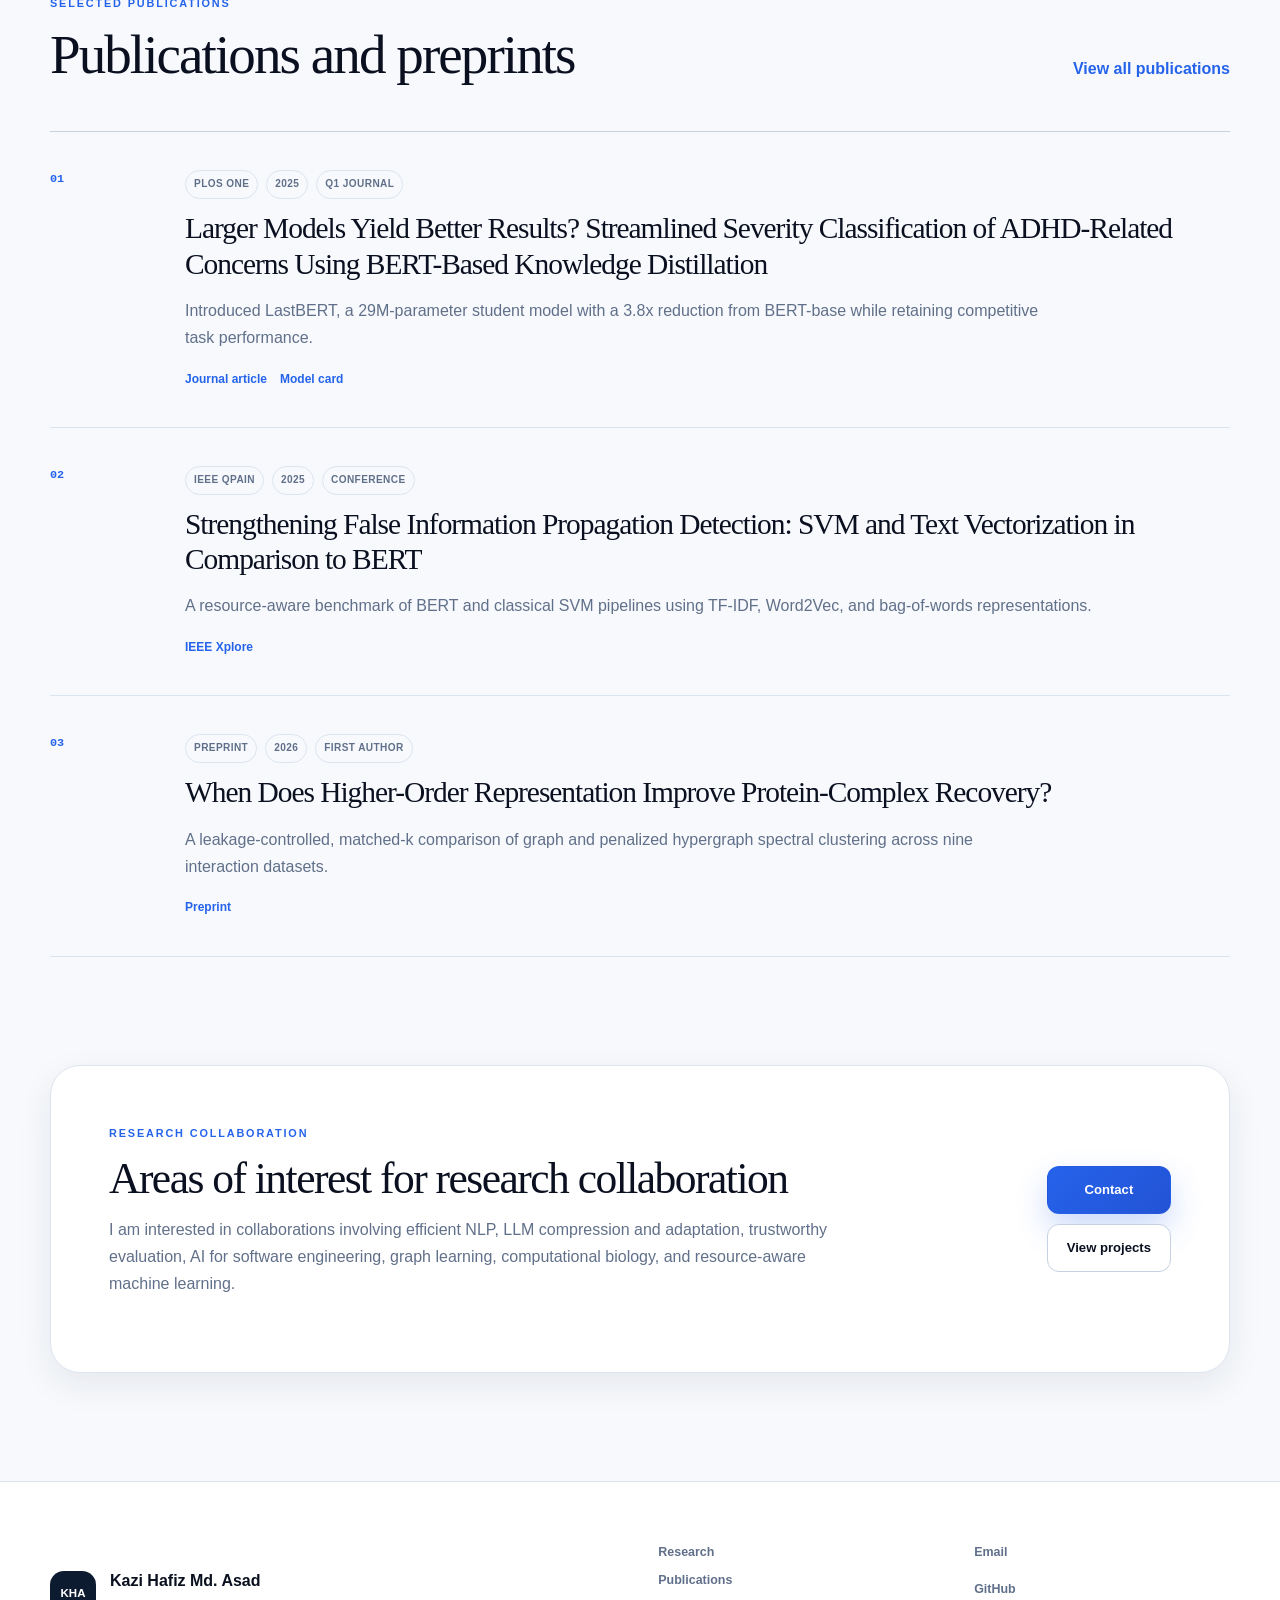
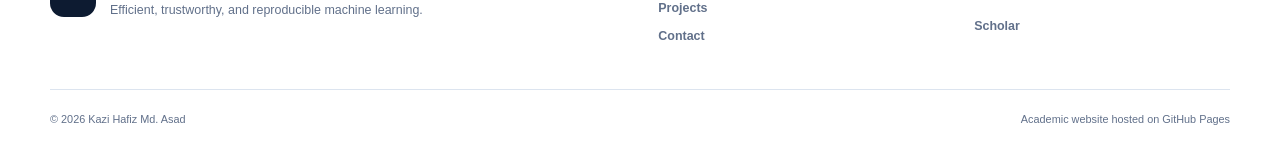
==== commit d4bb4924: "Update index.html" ====
--- a/index.html
+++ b/index.html
@@ -38,24 +38,64 @@
     }
 
     .home-academic-hero h1 {
-      max-width: 820px;
-      font-size: clamp(2.55rem, 4.8vw, 4.75rem);
-      line-height: 1.06;
+      max-width: 760px;
+      margin-top: 14px;
+      font-family: "Inter", "Avenir Next", "Segoe UI Variable Display", "Segoe UI", system-ui, -apple-system, BlinkMacSystemFont, sans-serif;
+      font-size: clamp(2.05rem, 3.55vw, 3.7rem);
+      font-weight: 680;
+      line-height: 1.09;
       letter-spacing: -.035em;
+      text-wrap: balance;
+      font-optical-sizing: auto;
+      -webkit-font-smoothing: antialiased;
+      text-rendering: optimizeLegibility;
+    }
+
+    .home-academic-hero .hero-copy {
+      position: relative;
+      isolation: isolate;
+    }
+
+    .home-academic-hero .hero-copy::before {
+      content: "";
+      position: absolute;
+      z-index: -1;
+      width: 210px;
+      height: 210px;
+      top: -54px;
+      left: -72px;
+      border-radius: 50%;
+      background:
+        radial-gradient(circle at 50% 50%, rgba(37, 99, 235, .065) 0 1.5px, transparent 1.8px) 0 0 / 18px 18px;
+      opacity: .62;
+      pointer-events: none;
+      animation: researchDrift 18s ease-in-out infinite alternate;
+    }
+
+    @keyframes researchDrift {
+      from { transform: translate3d(0, 0, 0) rotate(0.001deg); }
+      to   { transform: translate3d(18px, 12px, 0) rotate(4deg); }
     }
 
     .academic-affiliation {
-      margin: 18px 0 0;
+      margin: 17px 0 0;
       color: var(--accent);
-      font-size: .94rem;
-      font-weight: 800;
+      font-family: "Inter", "Avenir Next", "Segoe UI Variable Text", "Segoe UI", system-ui, -apple-system, BlinkMacSystemFont, sans-serif;
+      font-size: .92rem;
+      font-weight: 650;
+      letter-spacing: .015em;
     }
 
     .home-academic-hero .hero-lead {
-      max-width: 820px;
-      margin-top: 24px;
-      font-size: clamp(1rem, 1.25vw, 1.12rem);
+      max-width: 800px;
+      margin-top: 25px;
+      font-family: "Inter", "Avenir Next", "Segoe UI Variable Text", "Segoe UI", system-ui, -apple-system, BlinkMacSystemFont, sans-serif;
+      font-size: clamp(.99rem, 1.18vw, 1.08rem);
+      font-weight: 400;
       line-height: 1.78;
+      letter-spacing: -.006em;
+      text-wrap: pretty;
+      -webkit-font-smoothing: antialiased;
     }
 
     .academic-note {
@@ -146,13 +186,29 @@
       }
     }
 
+
+    @media (prefers-reduced-motion: reduce) {
+      .home-academic-hero .hero-copy::before {
+        animation: none;
+      }
+    }
+
     @media (max-width: 640px) {
       .home-academic-hero .hero-grid {
         padding: 58px 0 66px;
       }
 
       .home-academic-hero h1 {
-        font-size: clamp(2.25rem, 11vw, 3.5rem);
+        font-size: clamp(2rem, 9.4vw, 3rem);
+        line-height: 1.12;
+      }
+
+      .home-academic-hero .hero-copy::before {
+        width: 150px;
+        height: 150px;
+        top: -30px;
+        left: -44px;
+        opacity: .42;
       }
     }
   
--- a/assets/css/style.css
+++ b/assets/css/style.css
@@ -72,6 +72,7 @@
   position: sticky;
   top: 0;
   z-index: 100;
+  isolation: isolate;
   height: var(--header);
   border-bottom: 1px solid color-mix(in srgb, var(--line) 75%, transparent);
   background: color-mix(in srgb, var(--paper) 86%, transparent);
@@ -346,9 +347,35 @@
 .footer-bottom { display: flex; justify-content: space-between; gap: 30px; margin-top: 42px; padding-top: 20px; border-top: 1px solid var(--line); color: var(--muted); font-size: .68rem; }
 
 /* Motion */
-.reveal { opacity: 1; transform: none; }
-.js .reveal { opacity: 0; transform: translateY(18px); transition: opacity .65s ease, transform .65s ease; }
-.js .reveal.visible { opacity: 1; transform: none; }
+.reveal {
+  opacity: 1;
+  transform: none;
+}
+
+/*
+  Progressive-enhancement reveal system:
+  Content is NEVER hidden just because JavaScript exists.
+  JS adds `.reveal-ready` only after all above-the-fold elements
+  have already been made visible synchronously.
+*/
+.js.reveal-ready .reveal:not(.visible) {
+  opacity: 0;
+  transform: translateY(18px);
+  transition: opacity .65s ease, transform .65s ease;
+}
+
+.js.reveal-ready .reveal.visible {
+  opacity: 1;
+  transform: none;
+}
+
+/* Critical first viewport content must always render immediately. */
+.site-header,
+.hero .reveal,
+.page-hero .reveal {
+  opacity: 1 !important;
+  transform: none !important;
+}
 
 @media (max-width: 1080px) {
   .site-nav { gap: 0; }
@@ -428,7 +455,7 @@
 
 @media (prefers-reduced-motion: reduce) {
   * { scroll-behavior: auto !important; }
-  .js .reveal { opacity: 1; transform: none; transition: none; }
+  .js.reveal-ready .reveal { opacity: 1; transform: none; transition: none; }
   .button, .project-card { transition: none; }
 }
 
